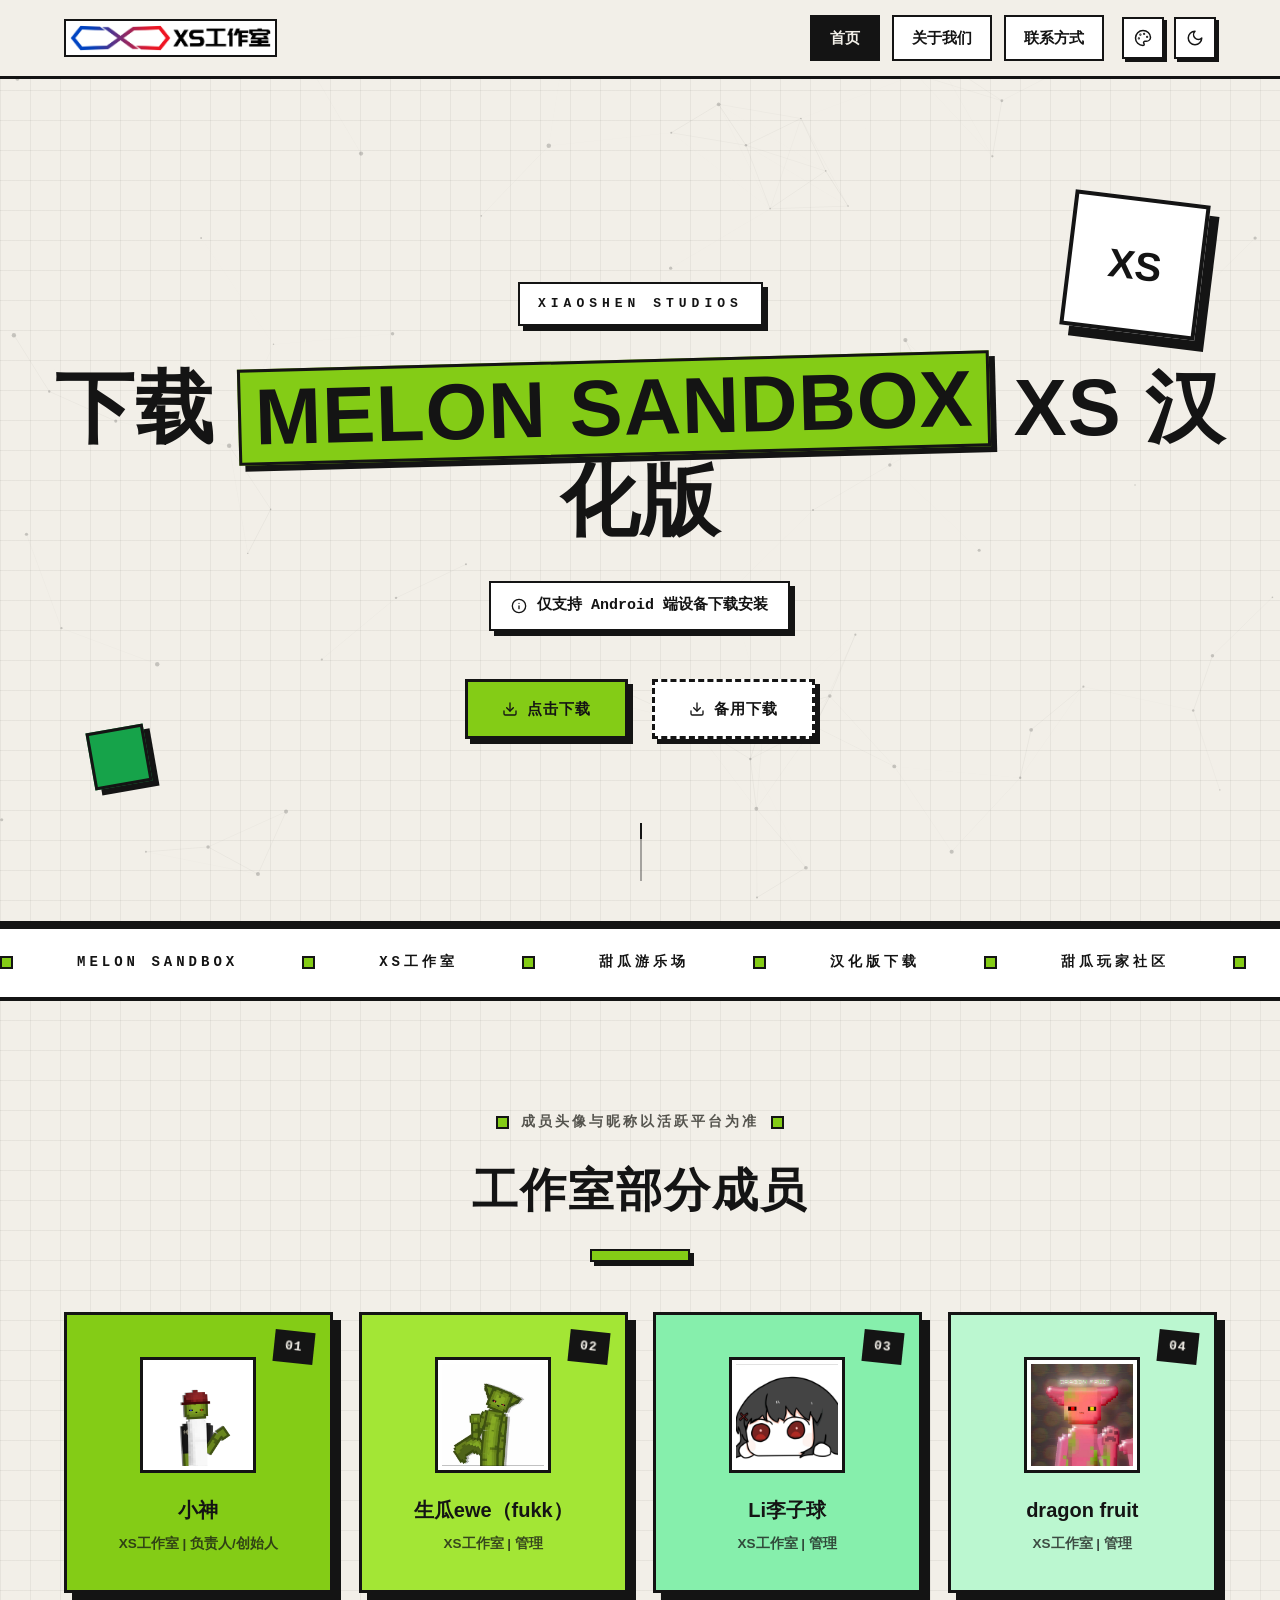
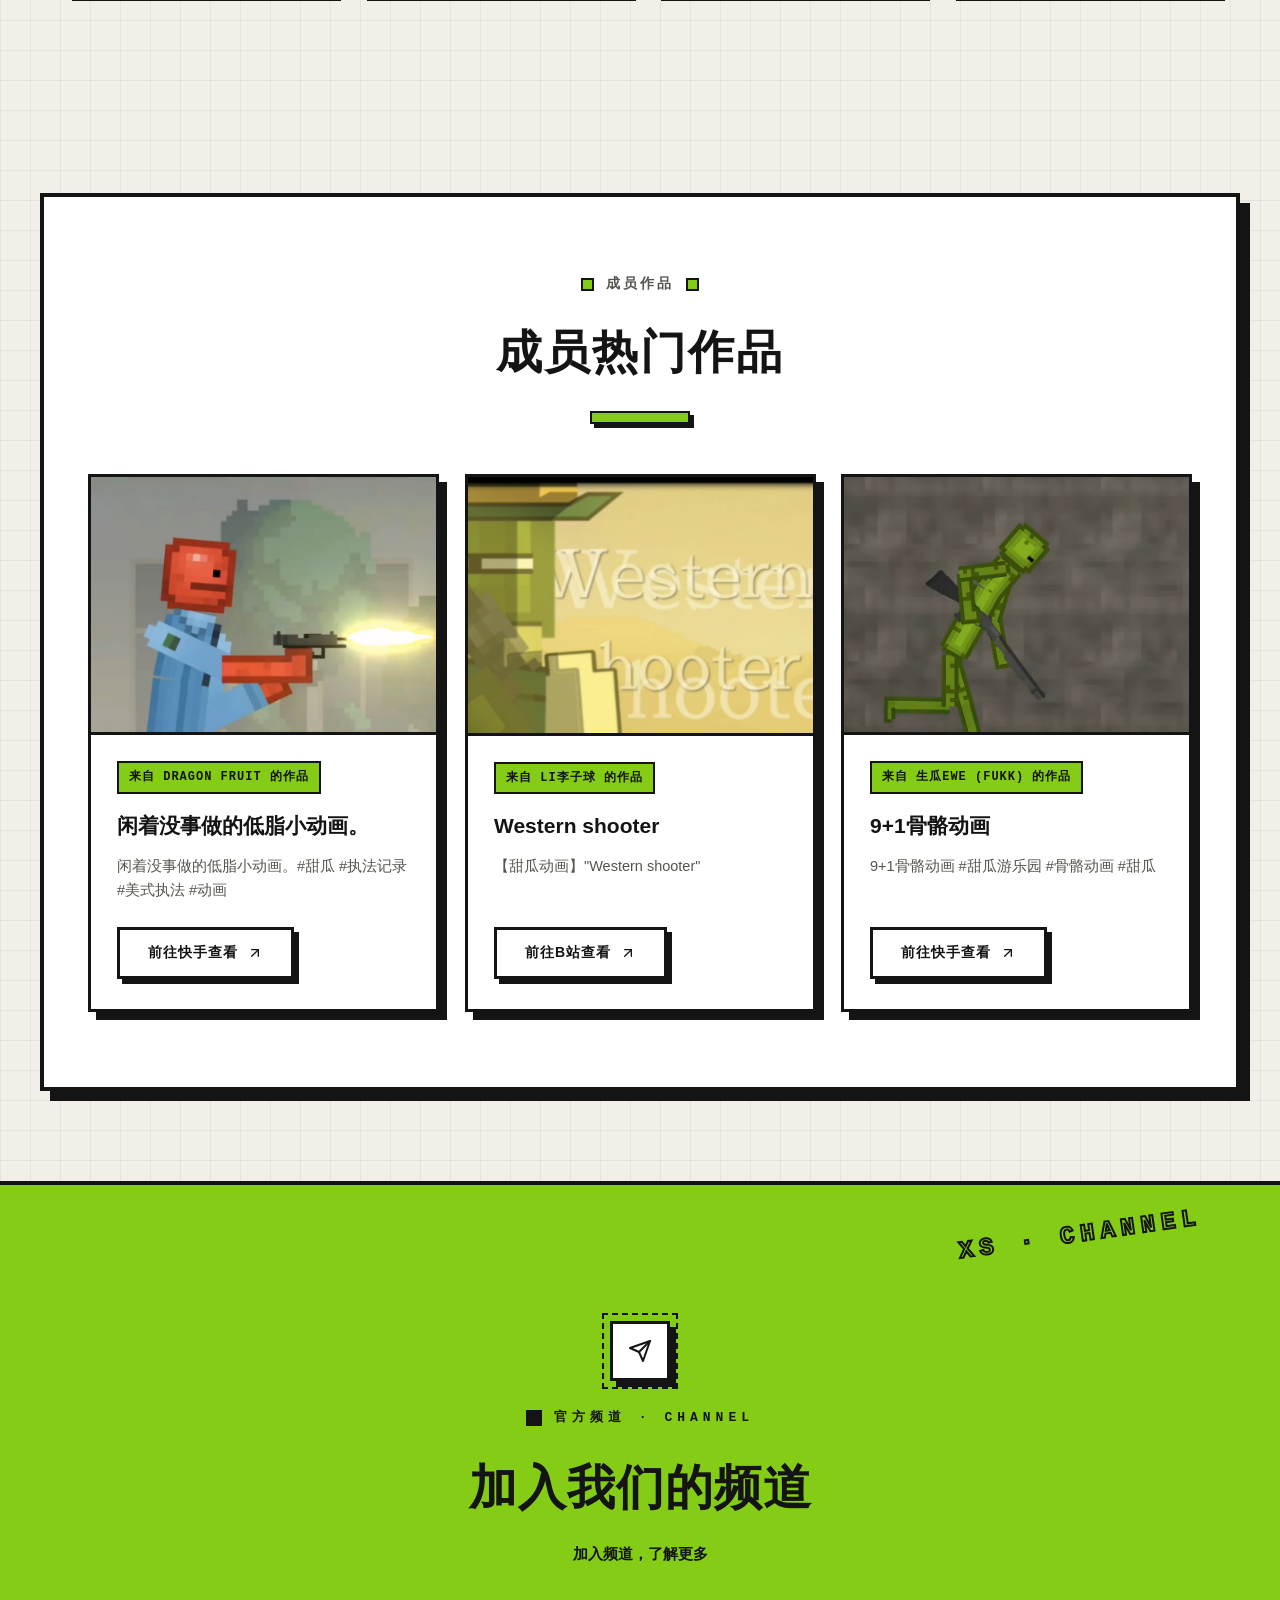
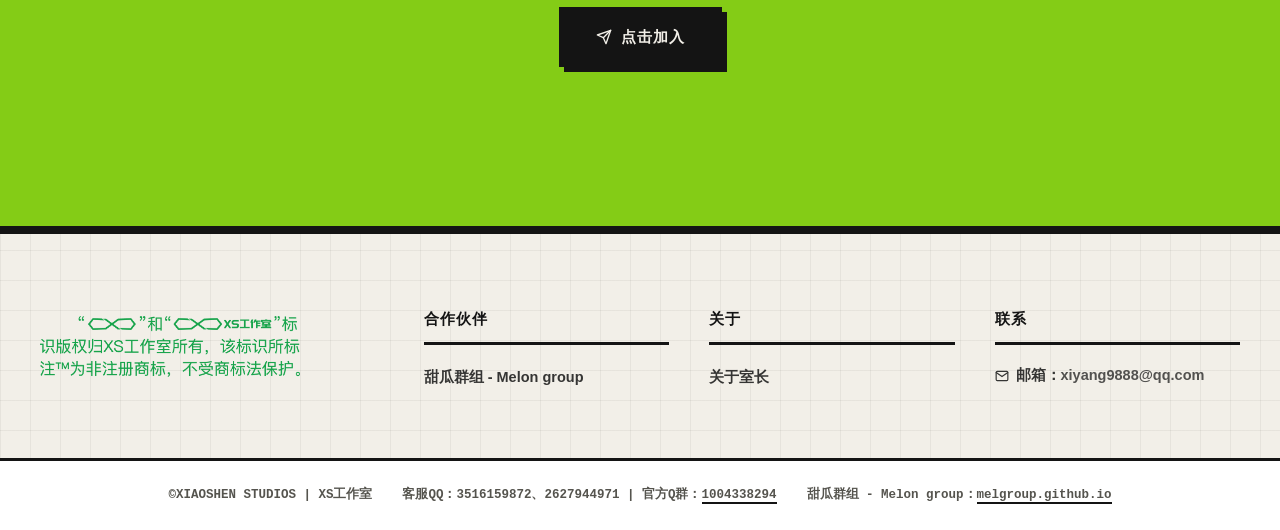
==== index.html @ 53ee2c27 "fix: 恢复页脚甜瓜群组内容并修复页脚logo主题色显示与排版" ====
<!DOCTYPE html>
<html lang="zh-CN">
<head>
  <meta charset="UTF-8">
  <meta name="viewport" content="width=device-width, initial-scale=1">
  <meta name="theme-color" content="#F2EFE8">
  <title>XS工作室官方网站</title>
  <meta name="description" content="《Melon Sandbox》非官方玩家组织">
  <meta name="keywords" content="XS工作室,甜瓜游乐场,Melon Sandbox">
  <link rel="icon" type="image/png" sizes="32x32" href="images/favicon-32.png">
  <link rel="apple-touch-icon" href="images/favicon-180.png">
  <link rel="stylesheet" href="css/style.css">
</head>
<body>

  <svg xmlns="http://www.w3.org/2000/svg" style="display:none" aria-hidden="true">
    <symbol id="i-arrow-up" viewBox="0 0 24 24" fill="none" stroke="currentColor" stroke-width="2" stroke-linecap="round" stroke-linejoin="round">
      <path d="M12 19V5"/><path d="M5 12l7-7 7 7"/>
    </symbol>
    <symbol id="i-download" viewBox="0 0 24 24" fill="none" stroke="currentColor" stroke-width="2" stroke-linecap="round" stroke-linejoin="round">
      <path d="M21 15v4a2 2 0 0 1-2 2H5a2 2 0 0 1-2-2v-4"/><path d="M7 10l5 5 5-5"/><path d="M12 15V3"/>
    </symbol>
    <symbol id="i-info" viewBox="0 0 24 24" fill="none" stroke="currentColor" stroke-width="2" stroke-linecap="round" stroke-linejoin="round">
      <circle cx="12" cy="12" r="10"/><path d="M12 16v-4"/><path d="M12 8h.01"/>
    </symbol>
    <symbol id="i-arrow-up-right" viewBox="0 0 24 24" fill="none" stroke="currentColor" stroke-width="2" stroke-linecap="round" stroke-linejoin="round">
      <path d="M7 17L17 7"/><path d="M7 7h10v10"/>
    </symbol>
    <symbol id="i-send" viewBox="0 0 24 24" fill="none" stroke="currentColor" stroke-width="2" stroke-linecap="round" stroke-linejoin="round">
      <path d="M22 2L11 13"/><path d="M22 2l-7 20-4-9-9-4 20-7"/>
    </symbol>
    <symbol id="i-external-link" viewBox="0 0 24 24" fill="none" stroke="currentColor" stroke-width="2" stroke-linecap="round" stroke-linejoin="round">
      <path d="M18 13v6a2 2 0 0 1-2 2H5a2 2 0 0 1-2-2V8a2 2 0 0 1 2-2h6"/><path d="M15 3h6v6"/><path d="M10 14L21 3"/>
    </symbol>
    <symbol id="i-mail" viewBox="0 0 24 24" fill="none" stroke="currentColor" stroke-width="2" stroke-linecap="round" stroke-linejoin="round">
      <path d="M4 4h16c1.1 0 2 .9 2 2v12c0 1.1-.9 2-2 2H4c-1.1 0-2-.9-2-2V6c0-1.1.9-2 2-2z"/><path d="m22 6-10 7L2 6"/>
    </symbol>
    <symbol id="i-message" viewBox="0 0 24 24" fill="none" stroke="currentColor" stroke-width="2" stroke-linecap="round" stroke-linejoin="round">
      <path d="M21 11.5a8.38 8.38 0 0 1-.9 3.8 8.5 8.5 0 0 1-7.6 4.7 8.38 8.38 0 0 1-3.8-.9L3 21l1.9-5.7a8.38 8.38 0 0 1-.9-3.8 8.5 8.5 0 0 1 4.7-7.6 8.38 8.38 0 0 1 3.8-.9h.5a8.48 8.48 0 0 1 8 8v.5z"/>
    </symbol>
    <symbol id="i-users" viewBox="0 0 24 24" fill="none" stroke="currentColor" stroke-width="2" stroke-linecap="round" stroke-linejoin="round">
      <path d="M17 21v-2a4 4 0 0 0-4-4H5a4 4 0 0 0-4 4v2"/><circle cx="9" cy="7" r="4"/><path d="M23 21v-2a4 4 0 0 0-3-3.87"/><path d="M16 3.13a4 4 0 0 1 0 7.75"/>
    </symbol>
    <symbol id="i-globe" viewBox="0 0 24 24" fill="none" stroke="currentColor" stroke-width="2" stroke-linecap="round" stroke-linejoin="round">
      <circle cx="12" cy="12" r="10"/><path d="M2 12h20"/><path d="M12 2a15.3 15.3 0 0 1 4 10 15.3 15.3 0 0 1-4 10 15.3 15.3 0 0 1-4-10 15.3 15.3 0 0 1 4-10z"/>
    </symbol>
    <symbol id="i-sun" viewBox="0 0 24 24" fill="none" stroke="currentColor" stroke-width="2" stroke-linecap="round" stroke-linejoin="round">
      <circle cx="12" cy="12" r="4"/><path d="M12 2v2"/><path d="M12 20v2"/><path d="m4.93 4.93 1.41 1.41"/><path d="m17.66 17.66 1.41 1.41"/><path d="M2 12h2"/><path d="M20 12h2"/><path d="m6.34 17.66-1.41 1.41"/><path d="m19.07 4.93-1.41 1.41"/>
    </symbol>
    <symbol id="i-moon" viewBox="0 0 24 24" fill="none" stroke="currentColor" stroke-width="2" stroke-linecap="round" stroke-linejoin="round">
      <path d="M12 3a6 6 0 0 0 9 9 9 9 0 1 1-9-9Z"/>
    </symbol>
    <symbol id="i-palette" viewBox="0 0 24 24" fill="none" stroke="currentColor" stroke-width="2" stroke-linecap="round" stroke-linejoin="round">
      <circle cx="13.5" cy="6.5" r=".5"/><circle cx="17.5" cy="10.5" r=".5"/><circle cx="8.5" cy="7.5" r=".5"/><circle cx="6.5" cy="12.5" r=".5"/>
      <path d="M12 2C6.5 2 2 6.5 2 12s4.5 10 10 10c.926 0 1.648-.746 1.648-1.688 0-.437-.18-.835-.437-1.125-.29-.289-.438-.652-.438-1.125a1.64 1.64 0 0 1 1.668-1.668h1.996c3.051 0 5.555-2.503 5.555-5.554C21.965 6.012 17.461 2 12 2z"/>
    </symbol>
  </svg>

  <canvas id="particles" aria-hidden="true"></canvas>

  <div class="preloader" id="preloader" aria-hidden="true">
    <div class="preloader-inner">
      <img class="preloader-logo" src="images/logo.png" alt="">
      <div class="preloader-line"></div>
      <span class="preloader-text">XS工作室</span>
    </div>
  </div>

  <div class="scroll-progress" id="scrollProgress"></div>
  <div class="cursor-glow" id="cursorGlow"></div>

  <!-- ===== 导航栏 ===== -->
  <header class="site-header" id="siteHeader">
    <div class="container nav-wrap">
      <a href="index.html" class="brand">
        <img src="images/logo-light.png" alt="XS工作室 Logo" class="brand-logo brand-logo-light">
        <img src="images/logo.png" alt="XS工作室 Logo" class="brand-logo brand-logo-dark">
      </a>
      <nav class="nav" id="mainNav">
        <a href="index.html" class="nav-link active">首页</a>
        <a href="about.html" class="nav-link">关于我们</a>
        <a href="contact.html" class="nav-link">联系方式</a>
      </nav>
      <div class="theme-controls">
        <div class="palette-wrap">
          <button class="palette-toggle" id="paletteToggle" aria-label="切换配色主题" aria-expanded="false">
            <svg class="ic" aria-hidden="true" focusable="false"><use href="#i-palette"/></svg>
          </button>
          <div class="palette-pop" id="palettePop">
            <button class="swatch" data-accent="yellow" aria-label="黄色主题"></button>
            <button class="swatch" data-accent="green" aria-label="绿色主题"></button>
            <button class="swatch" data-accent="blue" aria-label="蓝色主题"></button>
            <button class="swatch" data-accent="purple" aria-label="紫色主题"></button>
          </div>
        </div>
        <button class="theme-toggle" id="themeToggle" aria-label="切换深色/浅色主题">
          <svg class="ic tt-ic tt-moon" aria-hidden="true" focusable="false"><use href="#i-moon"/></svg>
          <svg class="ic tt-ic tt-sun" aria-hidden="true" focusable="false"><use href="#i-sun"/></svg>
        </button>
      </div>
      <button class="nav-toggle" id="navToggle" aria-label="打开菜单" aria-expanded="false">
        <span></span><span></span><span></span>
      </button>
    </div>
  </header>

  <main>

    <!-- ===== Hero 首屏 ===== -->
    <section class="hero">
      <div class="hero-bg" style="background-image:url('images/hero-bg.jpeg')"></div>
      <div class="hero-overlay"></div>
      <div class="hero-aurora" aria-hidden="true"></div>
      <div class="container hero-content">
        <span class="hero-kicker reveal">XIAOSHEN STUDIOS</span>
        <h1 class="hero-title reveal">下载 <em class="accent">Melon Sandbox</em> XS 汉化版</h1>
        <p class="hero-subtitle reveal">
          <svg class="ic hero-info-ic" aria-hidden="true" focusable="false"><use href="#i-info"/></svg>
          <span>仅支持 Android 端设备下载安装</span>
        </p>
        <div class="hero-actions reveal">
          <a class="btn btn-primary" href="https://1816986569.share.123pan.cn/123pan/jmLyVv-11Lph" target="_blank" rel="noopener">
            <svg class="ic btn-ic" aria-hidden="true" focusable="false"><use href="#i-download"/></svg>
            <span class="btn-text">点击下载</span>
          </a>
          <a class="btn btn-ghost" href="http://a.ruansky.com/up/2795013/" target="_blank" rel="noopener">
            <svg class="ic btn-ic" aria-hidden="true" focusable="false"><use href="#i-download"/></svg>
            <span class="btn-text">备用下载</span>
          </a>
        </div>
      </div>
      <div class="hero-scroll" aria-hidden="true"><span class="hero-scroll-dot"></span></div>
    </section>

    <!-- ===== 话题滚动条 ===== -->
    <div class="marquee" aria-hidden="true">
      <div class="marquee-track">
        <span>Melon Sandbox</span><span>XS工作室</span><span>甜瓜游乐场</span><span>汉化版下载</span><span>甜瓜玩家社区</span><span>甜瓜群组</span><span>Melon Sandbox</span><span>XS工作室</span><span>甜瓜游乐场</span><span>汉化版下载</span><span>甜瓜玩家社区</span><span>甜瓜群组</span>
      </div>
    </div>

    <!-- ===== 工作室成员 ===== -->
    <section class="section" id="members">
      <div class="container">
        <p class="section-eyebrow reveal">成员头像与昵称以活跃平台为准</p>
        <h2 class="section-title reveal">工作室部分成员</h2>
        <div class="member-grid">
          <figure class="member-card glass reveal" data-tilt>
            <span class="member-idx">01</span>
            <img class="member-avatar" src="images/avatar-xiaoshen.png" alt="小神">
            <figcaption class="member-name">小神</figcaption>
            <p class="member-role">XS工作室 | 负责人/创始人</p>
          </figure>
          <figure class="member-card glass reveal" data-tilt>
            <span class="member-idx">02</span>
            <img class="member-avatar" src="images/avatar-shenggua.jpg" alt="生瓜ewe（fukk）">
            <figcaption class="member-name">生瓜ewe（fukk）</figcaption>
            <p class="member-role">XS工作室 | 管理</p>
          </figure>
          <figure class="member-card glass reveal" data-tilt>
            <span class="member-idx">03</span>
            <img class="member-avatar" src="images/avatar-liziqiu.jpg" alt="Li李子球">
            <figcaption class="member-name">Li李子球</figcaption>
            <p class="member-role">XS工作室 | 管理</p>
          </figure>
          <figure class="member-card glass reveal" data-tilt>
            <span class="member-idx">04</span>
            <img class="member-avatar" src="images/avatar-dragonfruit.jpg" alt="dragon fruit">
            <figcaption class="member-name">dragon fruit</figcaption>
            <p class="member-role">XS工作室 | 管理</p>
          </figure>
        </div>
      </div>
    </section>

    <!-- ===== 成员作品 ===== -->
    <section class="section section-alt">
      <div class="container">
        <p class="section-eyebrow reveal">成员作品</p>
        <h2 class="section-title reveal">成员热门作品</h2>
        <div class="work-grid">
          <article class="work-card glass reveal" data-tilt>
            <div class="work-cover">
              <img src="images/work-dragonfruit.jpg" alt="闲着没事做的低脂小动画" loading="lazy">
              <span class="work-view" aria-hidden="true"><svg class="ic" aria-hidden="true" focusable="false"><use href="#i-arrow-up-right"/></svg></span>
            </div>
            <div class="work-body">
              <span class="work-author">来自 dragon fruit 的作品</span>
              <h3 class="work-title">闲着没事做的低脂小动画。</h3>
              <p class="work-desc">闲着没事做的低脂小动画。#甜瓜 #执法记录 #美式执法 #动画</p>
              <a class="btn btn-outline" href="http://v.kuaishou.com/KPwKpQvZ" target="_blank" rel="noopener">
                <span class="btn-text">前往快手查看</span>
                <svg class="ic btn-ic" aria-hidden="true" focusable="false"><use href="#i-arrow-up-right"/></svg>
              </a>
            </div>
          </article>
          <article class="work-card glass reveal" data-tilt>
            <div class="work-cover">
              <img src="images/work-liziqiu.jpg" alt="Western shooter" loading="lazy">
              <span class="work-view" aria-hidden="true"><svg class="ic" aria-hidden="true" focusable="false"><use href="#i-arrow-up-right"/></svg></span>
            </div>
            <div class="work-body">
              <span class="work-author">来自 Li李子球 的作品</span>
              <h3 class="work-title">Western shooter</h3>
              <p class="work-desc">【甜瓜动画】"Western shooter"</p>
              <a class="btn btn-outline" href="http://b23.tv/dc9qNei" target="_blank" rel="noopener">
                <span class="btn-text">前往B站查看</span>
                <svg class="ic btn-ic" aria-hidden="true" focusable="false"><use href="#i-arrow-up-right"/></svg>
              </a>
            </div>
          </article>
          <article class="work-card glass reveal" data-tilt>
            <div class="work-cover">
              <img src="images/work-shenggua.jpg" alt="9+1骨骼动画" loading="lazy">
              <span class="work-view" aria-hidden="true"><svg class="ic" aria-hidden="true" focusable="false"><use href="#i-arrow-up-right"/></svg></span>
            </div>
            <div class="work-body">
              <span class="work-author">来自 生瓜ewe (fukk) 的作品</span>
              <h3 class="work-title">9+1骨骼动画</h3>
              <p class="work-desc">9+1骨骼动画 #甜瓜游乐园 #骨骼动画 #甜瓜</p>
              <a class="btn btn-outline" href="http://v.kuaishou.com/JDgKGIay" target="_blank" rel="noopener">
                <span class="btn-text">前往快手查看</span>
                <svg class="ic btn-ic" aria-hidden="true" focusable="false"><use href="#i-arrow-up-right"/></svg>
              </a>
            </div>
          </article>
        </div>
      </div>
    </section>

    <!-- ===== 加入频道 ===== -->
    <section class="join">
      <img class="join-bg" src="images/join-bg.jpg" alt="" aria-hidden="true">
      <div class="join-overlay"></div>
      <div class="join-orb o1" aria-hidden="true"></div>
      <div class="join-orb o2" aria-hidden="true"></div>
      <div class="container join-content">
        <span class="join-badge reveal">
          <svg class="ic" aria-hidden="true" focusable="false"><use href="#i-send"/></svg>
        </span>
        <p class="join-label reveal">官方频道 · CHANNEL</p>
        <h2 class="join-title reveal">加入我们的频道</h2>
        <p class="join-subtitle reveal">加入频道，了解更多</p>
        <div class="join-actions reveal">
          <a class="btn btn-primary" href="http://pd.qq.com/s/3m5mgyonx" target="_blank" rel="noopener">
            <svg class="ic btn-ic" aria-hidden="true" focusable="false"><use href="#i-send"/></svg>
            <span class="btn-text">点击加入</span>
          </a>
        </div>
      </div>
    </section>

  </main>

  <!-- ===== 页脚 ===== -->
  <footer class="site-footer">
    <div class="container footer-grid">
      <div class="footer-col footer-brand">
        <span class="footer-logo"><img src="images/footer-logo.png" alt="XS工作室"></span>
      </div>
      <div class="footer-col">
        <h4 class="footer-title">合作伙伴</h4>
        <ul class="footer-links">
          <li><a href="https://melgroup.github.io" target="_blank" rel="noopener"><span>甜瓜群组 - Melon group</span><svg class="ic footer-arrow" aria-hidden="true" focusable="false"><use href="#i-external-link"/></svg></a></li>
        </ul>
      </div>
      <div class="footer-col">
        <h4 class="footer-title">关于</h4>
        <ul class="footer-links">
          <li><a href="http://dwz.cn/7M4l8HW7" target="_blank" rel="noopener"><span>关于室长</span><svg class="ic footer-arrow" aria-hidden="true" focusable="false"><use href="#i-external-link"/></svg></a></li>
        </ul>
      </div>
      <div class="footer-col">
        <h4 class="footer-title">联系</h4>
        <p class="footer-text"><svg class="ic footer-mail" aria-hidden="true" focusable="false"><use href="#i-mail"/></svg><span>邮箱：<a href="mailto:xiyang9888@qq.com">xiyang9888@qq.com</a></span></p>
      </div>
    </div>
    <div class="footer-bottom">
      <div class="container footer-bottom-inner">
        <p>©XIAOSHEN STUDIOS | XS工作室</p>
        <p>客服QQ：3516159872、2627944971 | 官方Q群：<a href="http://qm.qq.com/q/MsI9bf29GK" target="_blank" rel="noopener">1004338294</a></p>
        <p>甜瓜群组 - Melon group：<a href="https://melgroup.github.io/" target="_blank" rel="noopener">melgroup.github.io</a></p>
      </div>
    </div>
  </footer>

  <button class="back-to-top" id="backToTop" aria-label="返回顶部">
    <svg class="btt-ring" viewBox="0 0 48 48" aria-hidden="true" focusable="false">
      <circle class="btt-ring-track" cx="24" cy="24" r="21"></circle>
      <circle class="btt-ring-progress" id="bttRing" cx="24" cy="24" r="21"></circle>
    </svg>
    <svg class="ic btt-ic" aria-hidden="true" focusable="false"><use href="#i-arrow-up"/></svg>
  </button>
  <script src="js/main.js"></script>
</body>
</html>
---- css/style.css ----
/* ===== XS工作室 — Neo-Brutalism (新粗野主义) · 双主题 ===== */

:root {
  --ink: #141414;
  --paper: #F2EFE8;
  --paper-2: #FFFFFF;
  --panel: #FFFFFF;
  --text-dim: #55544E;
  --line: var(--ink);
  --line-soft: rgba(20, 20, 20, 0.35);
  --line-grid: rgba(20, 20, 20, 0.055);
  --shadow-color: #141414;
  --accent: #84CC16;
  --accent-2: #16A34A;
  --mint: #A3E635;
  --sky: #86EFAC;
  --pink: #BBF7D0;
  --ease-out: cubic-bezier(0.22, 1, 0.36, 1);
  --ease-spring: cubic-bezier(0.34, 1.56, 0.64, 1);
  --font: "Noto Sans SC", "PingFang SC", "Hiragino Sans GB", "Microsoft YaHei", "Segoe UI", sans-serif;
  --mono: "JetBrains Mono", "Cascadia Code", "Consolas", "SF Mono", monospace;
}

[data-theme="dark"] {
  --ink: #F2EFE8;
  --paper: #151513;
  --paper-2: #1F1F1C;
  --panel: #1F1F1C;
  --text-dim: #A6A69A;
  --line: #F2EFE8;
  --line-soft: rgba(242, 239, 232, 0.35);
  --line-grid: rgba(242, 239, 232, 0.05);
  --shadow-color: #000000;
}

/* ===== 配色主题（默认绿 / 黄 / 蓝 / 紫） ===== */
[data-accent="yellow"] {
  --accent: #FFD43B;
  --accent-2: #FF6B5E;
  --mint: #A9E5BB;
  --sky: #B8D4FF;
  --pink: #FFB3C7;
}
[data-accent="green"] {
  --accent: #84CC16;
  --accent-2: #16A34A;
  --mint: #A3E635;
  --sky: #86EFAC;
  --pink: #BBF7D0;
}
[data-accent="blue"] {
  --accent: #38BDF8;
  --accent-2: #3B82F6;
  --mint: #7DD3FC;
  --sky: #93C5FD;
  --pink: #A5B4FC;
}
[data-accent="purple"] {
  --accent: #A855F7;
  --accent-2: #7C3AED;
  --mint: #C084FC;
  --sky: #D8B4FE;
  --pink: #F0ABFC;
}

* { margin: 0; padding: 0; box-sizing: border-box; }

html { scroll-behavior: smooth; }

body {
  font-family: var(--font);
  background-color: var(--paper);
  background-image:
    linear-gradient(var(--line-grid) 1px, transparent 1px),
    linear-gradient(90deg, var(--line-grid) 1px, transparent 1px);
  background-size: 30px 30px;
  color: var(--ink);
  line-height: 1.7;
  -webkit-font-smoothing: antialiased;
}

img { max-width: 100%; display: block; }
a { color: inherit; text-decoration: none; }
ul { list-style: none; }

a:focus-visible,
button:focus-visible,
.nav-link:focus-visible {
  outline: 3px solid var(--ink);
  outline-offset: 2px;
  border-radius: 0;
}
a:focus:not(:focus-visible) { outline: none; }

a, button, .btn, .nav-link, .swatch, .theme-toggle, .palette-toggle, .nav-toggle, .back-to-top, .work-view, .contact-tile, .footer-links a {
  -webkit-tap-highlight-color: transparent;
  touch-action: manipulation;
}

::selection { background: var(--accent); color: var(--ink); }

::-webkit-scrollbar { width: 14px; }
::-webkit-scrollbar-track { background: var(--paper); border-left: 2px solid var(--ink); }
::-webkit-scrollbar-thumb {
  background: var(--accent);
  border: 2px solid var(--ink);
  border-radius: 0;
}
::-webkit-scrollbar-thumb:hover { background: var(--accent-2); }

.container {
  width: 100%;
  max-width: 1200px;
  margin: 0 auto;
  padding: 0 24px;
}

/* ===== 图标（内联 SVG，Lucide/Feather 开源图标） ===== */
.ic {
  width: 18px;
  height: 18px;
  display: inline-block;
  flex: none;
  vertical-align: -2px;
}

/* ===== 粒子背景 ===== */
#particles {
  position: fixed;
  inset: 0;
  z-index: 0;
  pointer-events: none;
  opacity: 0.5;
}

main, footer { position: relative; z-index: 1; }

/* ===== 预加载动画 ===== */
.preloader {
  position: fixed;
  inset: 0;
  z-index: 1000;
  display: flex;
  align-items: center;
  justify-content: center;
  background: var(--paper);
  background-image:
    linear-gradient(var(--line-grid) 1px, transparent 1px),
    linear-gradient(90deg, var(--line-grid) 1px, transparent 1px);
  background-size: 30px 30px;
  transition: opacity 0.45s ease, visibility 0.45s ease;
}
.preloader.hide { opacity: 0; visibility: hidden; }
.preloader-inner { display: flex; flex-direction: column; align-items: center; gap: 24px; }
.preloader-line {
  width: 220px;
  height: 14px;
  background: var(--paper-2);
  border: 3px solid var(--ink);
  position: relative;
  overflow: hidden;
}
.preloader-line::after {
  content: "";
  position: absolute;
  top: 0;
  bottom: 0;
  left: 0;
  width: 40%;
  background: var(--accent);
  animation: lineSlide 1.1s linear infinite;
}
@keyframes lineSlide {
  from { transform: translateX(-110%); }
  to   { transform: translateX(360%); }
}
.preloader-text {
  font-family: var(--mono);
  font-size: 13px;
  font-weight: 800;
  letter-spacing: 8px;
  padding-left: 8px;
  color: var(--ink);
}
.preloader-logo {
  width: 62px;
  height: 62px;
  object-fit: contain;
  background: var(--paper-2);
  border: 3px solid var(--ink);
  padding: 6px;
  animation: logoPulse 1.5s var(--ease-out) infinite alternate;
}
@keyframes logoPulse {
  from { transform: scale(0.92) rotate(-3deg); }
  to   { transform: scale(1) rotate(2deg); }
}

/* ===== 全局装饰层 ===== */
.scroll-progress {
  position: fixed;
  top: 0;
  left: 0;
  height: 6px;
  width: 0;
  z-index: 400;
  background: var(--accent);
  border-bottom: 2px solid var(--ink);
}

.cursor-glow {
  position: fixed;
  top: 0;
  left: 0;
  width: 30px;
  height: 30px;
  margin: -15px 0 0 -15px;
  background: var(--accent);
  border: 3px solid var(--ink);
  pointer-events: none;
  z-index: 6;
  opacity: 0;
  transition: opacity 0.3s ease;
}
.cursor-glow.visible { opacity: 0.9; }

.click-ring {
  position: fixed;
  width: 22px;
  height: 22px;
  margin: -11px 0 0 -11px;
  border: 3px solid var(--ink);
  background: var(--accent-2);
  pointer-events: none;
  z-index: 900;
  animation: clickRing 0.55s var(--ease-out) forwards;
}
@keyframes clickRing {
  0%   { transform: scale(0.4) rotate(0deg); opacity: 0.95; }
  100% { transform: scale(3.2) rotate(90deg); opacity: 0; border-color: var(--ink); }
}

/* ===== 粗野主义卡片工具类 ===== */
.glass {
  background: var(--panel);
  border: 3px solid var(--ink);
  box-shadow: 8px 8px 0 var(--shadow-color);
}

/* ===== 导航栏 ===== */
.site-header {
    position: sticky;
    top: 0;
    left: 0;
    right: 0;
    z-index: 200;
    background: var(--paper);
    border-bottom: 3px solid var(--ink);
    transition: box-shadow 0.25s ease;
    animation: headerIn 0.6s var(--ease-out) both;
  }
  @keyframes headerIn {
    from { opacity: 0; transform: translateY(-16px); }
    to   { transform: none; opacity: 1; }
  }
  .site-header.scrolled {
    background: var(--paper);
    box-shadow: 0 8px 0 -4px var(--shadow-color);
  }

.nav-wrap {
  display: flex;
  align-items: center;
  justify-content: space-between;
  height: 76px;
  gap: 18px;
}

.brand img {
  height: 38px;
  width: auto;
  background: var(--paper-2);
  border: 2px solid var(--ink);
  padding: 4px;
  transition: transform 0.2s var(--ease-out), box-shadow 0.2s ease;
}
.brand:hover img { transform: rotate(-2deg) scale(1.03); }

.brand .brand-logo-dark { display: none; }
[data-theme="dark"] .brand .brand-logo-light { display: none; }
[data-theme="dark"] .brand .brand-logo-dark { display: block; }

.nav { display: flex; gap: 12px; margin-left: auto; }

.nav-link {
  font-size: 15px;
  font-weight: 800;
  color: var(--ink);
  padding: 8px 18px;
  border: 2px solid var(--ink);
  background: var(--paper-2);
  transition: background 0.2s ease, color 0.2s ease, transform 0.15s ease, box-shadow 0.15s ease;
}
.nav-link:hover {
  background: var(--accent);
  transform: translate(-1px, -1px);
  box-shadow: 3px 3px 0 var(--shadow-color);
}
.nav-link.active {
  background: var(--ink);
  color: var(--paper);
}

.nav-toggle {
  display: none;
  flex-direction: column;
  gap: 5px;
  background: none;
  border: 0;
  cursor: pointer;
  padding: 6px;
}
.nav-toggle span {
  display: block;
  width: 24px;
  height: 3px;
  background: var(--ink);
  transition: transform 0.3s ease, opacity 0.3s ease;
}
.nav-toggle.open span:nth-child(1) { transform: translateY(8px) rotate(45deg); }
.nav-toggle.open span:nth-child(2) { opacity: 0; }
.nav-toggle.open span:nth-child(3) { transform: translateY(-8px) rotate(-45deg); }

/* ===== 主题切换 ===== */
.theme-toggle {
  width: 42px;
  height: 42px;
  display: inline-flex;
  align-items: center;
  justify-content: center;
  background: var(--paper-2);
  border: 2px solid var(--ink);
  box-shadow: 3px 3px 0 var(--shadow-color);
  cursor: pointer;
  color: var(--ink);
  transition: transform 0.15s ease, box-shadow 0.15s ease, background 0.2s ease;
}
.theme-toggle:hover {
  transform: translate(-1px, -1px);
  box-shadow: 5px 5px 0 var(--shadow-color);
  background: var(--accent);
}
.theme-toggle:active {
  transform: translate(2px, 2px);
  box-shadow: 0 0 0 var(--shadow-color);
}
.theme-toggle .tt-sun { display: none; }
.theme-toggle .tt-moon { display: block; }
[data-theme="dark"] .theme-toggle .tt-sun { display: block; }
[data-theme="dark"] .theme-toggle .tt-moon { display: none; }

/* ===== 配色主题切换器 ===== */
.theme-controls {
  display: flex;
  align-items: center;
  gap: 10px;
}
.palette-wrap { position: relative; }
.palette-toggle {
  width: 42px;
  height: 42px;
  display: inline-flex;
  align-items: center;
  justify-content: center;
  background: var(--paper-2);
  border: 2px solid var(--ink);
  box-shadow: 3px 3px 0 var(--shadow-color);
  cursor: pointer;
  color: var(--ink);
  transition: transform 0.15s ease, box-shadow 0.15s ease, background 0.2s ease;
}
.palette-toggle:hover {
  transform: translate(-1px, -1px);
  box-shadow: 5px 5px 0 var(--shadow-color);
  background: var(--accent);
}
.palette-toggle:active {
  transform: translate(2px, 2px);
  box-shadow: 0 0 0 var(--shadow-color);
}
.palette-pop {
  position: absolute;
  top: calc(100% + 12px);
  right: 0;
  display: none;
  flex-wrap: wrap;
  gap: 10px;
  background: var(--paper-2);
  border: 3px solid var(--ink);
  box-shadow: 6px 6px 0 var(--shadow-color);
  padding: 12px;
  z-index: 320;
}
.palette-pop.open { display: flex; }
.swatch {
  width: 34px;
  height: 34px;
  border: 2px solid var(--ink);
  cursor: pointer;
  position: relative;
  transition: transform 0.15s ease;
}
.swatch:hover { transform: scale(1.12) rotate(-6deg); }
.swatch[data-accent="yellow"] { background: #FFD43B; }
.swatch[data-accent="green"]  { background: #84CC16; }
.swatch[data-accent="blue"]   { background: #38BDF8; }
.swatch[data-accent="purple"] { background: #A855F7; }
.swatch.active::after {
  content: "\2713";
  position: absolute;
  inset: 0;
  display: flex;
  align-items: center;
  justify-content: center;
  font-size: 17px;
  font-weight: 900;
  color: #141414;
}
.swatch.active { outline: 3px solid var(--ink); outline-offset: 2px; }

/* ===== 按钮（粗野主义：粗描边 + 硬投影） ===== */
.btn {
  position: relative;
  display: inline-flex;
  align-items: center;
  justify-content: center;
  gap: 9px;
  padding: 14px 34px;
  border: 3px solid var(--ink);
  border-radius: 0;
  font-size: 15px;
  font-weight: 800;
  letter-spacing: 1px;
  cursor: pointer;
  color: var(--ink);
  background: var(--paper-2);
  box-shadow: 5px 5px 0 var(--shadow-color);
  transition: transform 0.18s var(--ease-spring), box-shadow 0.18s var(--ease-spring), background 0.2s ease, color 0.2s ease;
}
.btn:hover {
  transform: translate(-3px, -3px);
  box-shadow: 9px 9px 0 var(--shadow-color);
  background: var(--accent-2);
  color: var(--ink);
}
.btn:active {
  transform: translate(3px, 3px) scale(0.98);
  box-shadow: 0 0 0 var(--shadow-color);
}
.btn .btn-ic { width: 16px; height: 16px; transition: transform 0.3s var(--ease-spring); }
.btn:hover .btn-ic { transform: translateY(2px) rotate(-8deg); }
.btn:active .btn-ic { transform: translateY(3px); }
.btn-outline:hover .btn-ic { transform: translate(2px, -2px); }
.btn .btn-text { position: relative; z-index: 1; }

.btn-primary {
  background: var(--accent);
  color: var(--ink);
}
.btn-primary:hover {
  background: var(--ink);
  color: var(--paper);
}
.btn-primary:active {
  background: var(--accent-2);
  color: var(--ink);
}
.btn-primary .btn-ic { color: inherit; }

.btn-ghost {
  background: var(--paper-2);
  border-style: dashed;
}
.btn-ghost:hover {
  background: var(--sky);
  border-style: solid;
}

.btn-outline {
  background: transparent;
  padding: 11px 28px;
  font-size: 14px;
}
.btn-outline:hover {
  background: var(--mint);
  border-style: solid;
}

/* ===== 通用 Section ===== */
.section { padding: 110px 0; }
.section-alt { padding: 90px 0; }

.section-alt .container {
  background: var(--paper-2);
  border: 4px solid var(--ink);
  border-top: 4px solid var(--ink);
  padding: 76px 44px;
  box-shadow: 10px 10px 0 var(--shadow-color);
}

.section-eyebrow {
  font-family: var(--mono);
  text-align: center;
  color: var(--text-dim);
  font-size: 14px;
  font-weight: 700;
  margin-bottom: 16px;
  letter-spacing: 3px;
  text-transform: uppercase;
}
.section-eyebrow::before,
.section-eyebrow::after {
  content: "";
  display: inline-block;
  width: 9px;
  height: 9px;
  background: var(--accent);
  border: 2px solid var(--ink);
  vertical-align: middle;
  margin: 0 12px;
}

.section-title {
  text-align: center;
  font-size: clamp(32px, 4vw, 46px);
  font-weight: 900;
  letter-spacing: 2px;
  margin-bottom: 50px;
  position: relative;
  text-transform: uppercase;
}
.section-title::after {
  content: "";
  display: block;
  width: 96px;
  height: 9px;
  margin: 20px auto 0;
  background: var(--accent);
  border: 2px solid var(--ink);
  box-shadow: 4px 4px 0 var(--shadow-color);
  animation: lineGrow 0.9s var(--ease-out) both;
}
@keyframes lineGrow { from { width: 0; } to { width: 96px; } }

/* ===== Hero 首屏 ===== */
.hero {
    position: relative;
    min-height: 94vh;
    display: flex;
    align-items: center;
    justify-content: center;
    overflow: hidden;
    border-bottom: 4px solid var(--ink);
  }
  .hero::before,
  .hero::after {
    display: none;
  }
.hero-bg,
.hero-overlay {
  display: none;
}
.hero-aurora {
  position: absolute;
  inset: 0;
  z-index: 1;
  pointer-events: none;
}
.hero-aurora::before {
  content: "XS";
  position: absolute;
  right: 6%;
  top: 14%;
  width: 128px;
  height: 128px;
  display: flex;
  align-items: center;
  justify-content: center;
  border: 4px solid var(--ink);
  background: var(--paper-2);
  box-shadow: 10px 10px 0 var(--shadow-color);
  font-weight: 900;
  font-size: 40px;
  transform: rotate(7deg);
}
.hero-aurora::after {
  content: "";
  position: absolute;
  left: 7%;
  bottom: 16%;
  width: 52px;
  height: 52px;
  background: var(--accent-2);
  border: 3px solid var(--ink);
  box-shadow: 6px 6px 0 var(--shadow-color);
  transform: rotate(-10deg);
}
@keyframes fadeIn { from { opacity: 0; } to { opacity: 1; } }

.hero-content {
  position: relative;
  z-index: 2;
  text-align: center;
  padding: 130px 0 110px;
}

.hero-kicker {
  display: inline-flex;
  align-items: center;
  font-family: var(--mono);
  font-size: 13px;
  font-weight: 800;
  letter-spacing: 5px;
  color: var(--ink);
  text-transform: uppercase;
  background: var(--paper-2);
  border: 2px solid var(--ink);
  box-shadow: 5px 5px 0 var(--shadow-color);
  padding: 9px 18px;
  transform: rotate(-2deg);
  margin-bottom: 34px;
}
.hero-kicker::before { display: none; }

.hero-kicker,
.hero-title,
.hero-subtitle,
.hero-actions {
  opacity: 0;
  animation: riseIn 0.7s var(--ease-out) forwards;
  will-change: transform, opacity;
}
.hero-kicker    { animation-delay: 0.08s; }
.hero-title     { animation-delay: 0.18s; }
.hero-subtitle  { animation-delay: 0.32s; }
.hero-actions   { animation-delay: 0.46s; }

@keyframes riseIn {
  from { opacity: 0; transform: translateY(20px); }
  to   { opacity: 1; transform: none; }
}

.hero-title {
  font-size: clamp(44px, 6.2vw, 88px);
  font-weight: 900;
  line-height: 1.14;
  letter-spacing: 1px;
  color: var(--ink);
  text-transform: uppercase;
}
.hero-title em.accent {
  font-style: normal;
  color: var(--ink);
  background: var(--accent);
  border: 3px solid var(--ink);
  padding: 0 14px;
  box-shadow: 6px 6px 0 var(--shadow-color);
  display: inline-block;
  transform: rotate(-1.5deg);
}

.hero-subtitle {
  margin: 34px auto 48px;
  font-family: var(--mono);
  font-size: 15px;
  font-weight: 700;
  color: var(--ink);
  display: inline-flex;
  align-items: center;
  justify-content: center;
  gap: 10px;
  padding: 10px 20px;
  border: 2px solid var(--ink);
  background: var(--paper-2);
  box-shadow: 5px 5px 0 var(--shadow-color);
}
.hero-info-ic {
  width: 16px;
  height: 16px;
  flex: none;
  color: var(--ink);
}

.hero-actions {
  display: flex;
  gap: 24px;
  justify-content: center;
  flex-wrap: wrap;
}

/* ===== Hero 滚动指示 ===== */
.hero-scroll {
  position: absolute;
  left: 50%;
  bottom: 40px;
  transform: translateX(-50%);
  width: 2px;
  height: 58px;
  background: var(--line-soft);
  overflow: hidden;
  z-index: 4;
  opacity: 0;
  animation: riseIn 0.7s var(--ease-out) 0.6s forwards;
}
.hero-scroll-dot {
  position: absolute;
  left: -1px;
  top: 0;
  width: 4px;
  height: 16px;
  background: var(--ink);
  animation: scrollDot 2s var(--ease-out) infinite;
}
@keyframes scrollDot {
  0%   { transform: translateY(-18px); opacity: 0; }
  25%  { opacity: 1; }
  100% { transform: translateY(60px); opacity: 0; }
}

/* ===== 成员卡片 ===== */
.member-grid {
  display: grid;
  grid-template-columns: repeat(4, 1fr);
  gap: 26px;
}

.member-card {
  position: relative;
  border: 3px solid var(--ink);
  box-shadow: 8px 8px 0 var(--shadow-color);
  padding: 42px 22px 34px;
  text-align: center;
  overflow: hidden;
  transform-style: preserve-3d;
  transition: transform 0.18s var(--ease-out), box-shadow 0.18s var(--ease-out);
}
.member-card:nth-child(1) { background: var(--accent); }
.member-card:nth-child(2) { background: var(--mint); }
.member-card:nth-child(3) { background: var(--sky); }
.member-card:nth-child(4) { background: var(--pink); }
.member-card:hover {
  transform: translate(-3px, -3px);
  box-shadow: 12px 12px 0 var(--shadow-color);
}

.member-card::before,
.work-card::before { display: none; }
.member-card::after,
.work-card::after { display: none; }

.member-idx {
  position: absolute;
  top: 16px;
  right: 16px;
  font-family: var(--mono);
  font-size: 13px;
  font-weight: 800;
  letter-spacing: 1px;
  color: var(--paper);
  background: var(--ink);
  border: 2px solid var(--ink);
  padding: 3px 9px;
  transform: rotate(6deg);
  transition: background 0.2s ease, color 0.2s ease;
}
.member-card:hover .member-idx {
  background: var(--accent-2);
  color: var(--ink);
}

.member-avatar {
  width: 116px;
  height: 116px;
  object-fit: cover;
  border-radius: 0;
  margin: 0 auto 20px;
  border: 3px solid var(--ink);
  padding: 4px;
  background: var(--paper-2);
  transition: transform 0.25s var(--ease-out);
}
.member-card:hover .member-avatar {
  transform: scale(1.05) rotate(3deg);
}

.member-name {
  font-size: 20px;
  font-weight: 900;
  margin-bottom: 6px;
}
.member-role {
  font-size: 13.5px;
  font-weight: 600;
  color: var(--ink);
  opacity: 0.75;
}

/* ===== 作品卡片 ===== */
.work-grid {
  display: grid;
  grid-template-columns: repeat(3, 1fr);
  gap: 26px;
}

.work-card {
  position: relative;
  border: 3px solid var(--ink);
  box-shadow: 8px 8px 0 var(--shadow-color);
  overflow: hidden;
  display: flex;
  flex-direction: column;
  background: var(--panel);
  transform-style: preserve-3d;
  transition: transform 0.18s var(--ease-out), box-shadow 0.18s var(--ease-out);
}
.work-card:hover {
  transform: translate(-3px, -3px);
  box-shadow: 12px 12px 0 var(--shadow-color);
}

.work-cover {
  aspect-ratio: 4 / 3;
  overflow: hidden;
  background: var(--paper-2);
  position: relative;
  border-bottom: 3px solid var(--ink);
}
.work-cover::after { display: none; }
.work-view {
  position: absolute;
  left: 50%;
  top: 50%;
  width: 56px;
  height: 56px;
  margin: -28px 0 0 -28px;
  display: flex;
  align-items: center;
  justify-content: center;
  border: 3px solid var(--ink);
  background: var(--ink);
  color: var(--paper);
  z-index: 3;
  opacity: 0;
  transform: scale(0.6) rotate(12deg);
  transition: opacity 0.25s ease, transform 0.3s var(--ease-out), background 0.2s ease, color 0.2s ease;
}
.work-card:hover .work-view {
  opacity: 1;
  transform: scale(1) rotate(0deg);
}
.work-view:hover {
  background: var(--accent);
  color: var(--ink);
}
.work-view .ic { transition: transform 0.25s var(--ease-out); }
.work-view:hover .ic { transform: translate(2px, -2px); }
.work-cover img {
  width: 100%;
  height: 100%;
  object-fit: cover;
  transition: transform 0.5s var(--ease-out);
}
.work-card:hover .work-cover img { transform: scale(1.07); }

.work-body {
  padding: 26px 26px 30px;
  display: flex;
  flex-direction: column;
  flex: 1;
}
.work-author {
  font-family: var(--mono);
  font-size: 12px;
  color: var(--ink);
  font-weight: 800;
  letter-spacing: 1px;
  text-transform: uppercase;
  background: var(--accent);
  border: 2px solid var(--ink);
  padding: 4px 10px;
  align-self: flex-start;
  margin-bottom: 14px;
}
.work-title {
  font-size: 21px;
  font-weight: 900;
  margin-bottom: 10px;
}
.work-desc {
  font-size: 14.5px;
  color: var(--text-dim);
  margin-bottom: 24px;
  flex: 1;
}
.work-body .btn { align-self: flex-start; }

/* ===== 加入频道 ===== */
.join {
  position: relative;
  padding: 96px 0 120px;
  overflow: hidden;
  background: var(--accent);
  border-top: 4px solid var(--ink);
  border-bottom: 4px solid var(--ink);
}
.join::before {
  content: "XS · CHANNEL";
  position: absolute;
  top: 30px;
  right: 6%;
  font-family: var(--mono);
  font-weight: 900;
  font-size: 24px;
  letter-spacing: 6px;
  color: transparent;
  -webkit-text-stroke: 2px var(--ink);
  transform: rotate(-8deg);
  z-index: 2;
  pointer-events: none;
}
.join::after { display: none; }
.join-bg,
.join-overlay,
.join-orb { display: none; }

.join-content {
  position: relative;
  z-index: 3;
  text-align: center;
  padding: 40px 20px;
  display: flex;
  flex-direction: column;
  align-items: center;
}
.join-badge {
  position: relative;
  display: inline-flex;
  align-items: center;
  justify-content: center;
  width: 60px;
  height: 60px;
  border: 3px solid var(--ink);
  background: var(--paper-2);
  box-shadow: 6px 6px 0 var(--shadow-color);
  margin-bottom: 26px;
  color: var(--ink);
  transform: rotate(-6deg);
  transition: transform 0.2s var(--ease-out), background 0.2s ease;
}
.join-badge:hover {
  transform: rotate(0deg) scale(1.06);
  background: var(--accent-2);
  box-shadow: 8px 8px 0 var(--shadow-color);
}
.join-badge::before {
  content: "";
  position: absolute;
  inset: -11px;
  border: 2px dashed var(--ink);
  animation: ringSpin 9s linear infinite;
  pointer-events: none;
}
@keyframes ringSpin { to { transform: rotate(360deg); } }
.join-badge .ic {
  width: 24px;
  height: 24px;
}
.join-label {
  display: inline-flex;
  align-items: center;
  gap: 12px;
  font-family: var(--mono);
  font-size: 13px;
  font-weight: 800;
  letter-spacing: 5px;
  color: var(--ink);
  text-transform: uppercase;
  margin-bottom: 18px;
}
.join-label::before {
  content: "";
  width: 12px;
  height: 12px;
  background: var(--ink);
  border: 2px solid var(--ink);
}
.join-title {
  font-size: clamp(32px, 4.2vw, 48px);
  font-weight: 900;
  letter-spacing: 1px;
  color: var(--ink);
  text-transform: uppercase;
}
.join-subtitle {
  margin: 14px 0 38px;
  font-family: var(--mono);
  font-size: 15px;
  font-weight: 700;
  color: var(--ink);
  opacity: 0.8;
}
.join-actions {
  display: flex;
  gap: 24px;
  justify-content: center;
  flex-wrap: wrap;
}
.join-actions .btn-primary {
  background: var(--ink);
  color: var(--paper);
}
.join-actions .btn-primary:hover {
  background: var(--accent-2);
  color: var(--ink);
}

/* ===== 话题滚动条 ===== */
.marquee {
  position: relative;
  overflow: hidden;
  padding: 22px 0;
  border-top: 4px solid var(--ink);
  border-bottom: 4px solid var(--ink);
  background: var(--paper-2);
}
.marquee-track {
  display: flex;
  gap: 64px;
  width: max-content;
  animation: marqueeScroll 30s linear infinite;
}
.marquee:hover .marquee-track { animation-play-state: paused; }
.marquee-track span {
  display: inline-flex;
  align-items: center;
  gap: 64px;
  font-family: var(--mono);
  font-size: 14px;
  font-weight: 800;
  letter-spacing: 4px;
  text-transform: uppercase;
  color: var(--ink);
  white-space: nowrap;
}
.marquee-track span::before {
  content: "";
  width: 9px;
  height: 9px;
  background: var(--accent);
  border: 2px solid var(--ink);
  flex: none;
}
@keyframes marqueeScroll {
  to { transform: translateX(-50%); }
}

/* ===== 页脚 ===== */
.site-footer {
  position: relative;
}
.site-footer::before {
  content: "";
  position: absolute;
  top: 0;
  left: 0;
  right: 0;
  height: 4px;
  background: var(--ink);
}
.footer-grid {
  display: grid;
  grid-template-columns: 1.4fr 1fr 1fr 1fr;
  gap: 40px;
  padding: 76px 0 56px;
}
.page-contact .footer-grid {
  grid-template-columns: 1.4fr 1fr 1fr;
}
.footer-logo {
  display: block;
  max-width: 260px;
  padding: 10px;
  background: var(--paper-2);
  border: 3px solid var(--ink);
  box-shadow: 6px 6px 0 var(--shadow-color);
  transition: transform 0.2s var(--ease-out), box-shadow 0.2s ease;
}
.footer-logo img {
  display: block;
  width: 100%;
  height: auto;
}
[data-theme="light"] .footer-logo {
  background: var(--accent-2);
  border-color: transparent;
  outline: 3px solid var(--ink);
  box-shadow: 6px 6px 0 var(--ink);
  -webkit-mask-image: url(../images/footer-logo.png);
  mask-image: url(../images/footer-logo.png);
  -webkit-mask-size: contain;
  mask-size: contain;
  -webkit-mask-repeat: no-repeat;
  mask-repeat: no-repeat;
  -webkit-mask-position: center;
  mask-position: center;
}
[data-theme="light"] .footer-logo img { visibility: hidden; }
.footer-logo:hover {
  transform: rotate(-2deg) translate(-2px, -2px);
  box-shadow: 9px 9px 0 var(--shadow-color);
}

.footer-title {
  font-size: 15px;
  font-weight: 900;
  margin-bottom: 18px;
  padding-bottom: 10px;
  border-bottom: 3px solid var(--ink);
  text-transform: uppercase;
  letter-spacing: 1px;
}
.footer-links li { margin-bottom: 12px; }
.footer-links a,
.footer-text a {
  position: relative;
  font-size: 14.5px;
  font-weight: 600;
  color: var(--ink);
  opacity: 0.85;
  transition: opacity 0.2s ease, background 0.2s ease;
}
.footer-links a {
  display: inline-flex;
  align-items: center;
  gap: 6px;
  transition: opacity 0.2s ease, background 0.2s ease, padding-left 0.2s var(--ease-out);
}
.footer-links a:hover,
.footer-text a:hover { opacity: 1; }
.footer-links a:hover {
  padding-left: 8px;
  background: var(--accent);
  border: 2px solid var(--ink);
  margin: -2px;
  padding: 2px 8px 2px 14px;
}
.footer-links a span::after { display: none; }
.footer-arrow {
  width: 13px;
  height: 13px;
  opacity: 0;
  transform: translate(-4px, 4px);
  transition: opacity 0.2s ease, transform 0.2s var(--ease-out);
}
.footer-links a:hover .footer-arrow {
  opacity: 1;
  transform: none;
}
.footer-text {
  display: flex;
  align-items: baseline;
  gap: 7px;
  font-size: 14.5px;
  font-weight: 600;
  color: var(--ink);
  opacity: 0.85;
  word-break: break-all;
}
.footer-mail {
  width: 14px;
  height: 14px;
  flex: none;
  align-self: flex-start;
  margin-top: 6px;
  color: var(--ink);
}

.footer-bottom {
  border-top: 3px solid var(--ink);
  background: var(--paper-2);
  padding: 24px 0;
}
.footer-bottom-inner {
  display: flex;
  flex-wrap: wrap;
  gap: 8px 30px;
  justify-content: center;
  font-family: var(--mono);
  font-size: 12.5px;
  font-weight: 600;
  color: var(--text-dim);
  text-align: center;
}
.footer-bottom a {
  font-weight: 800;
  border-bottom: 2px solid var(--ink);
  transition: background 0.2s ease;
}
.footer-bottom a:hover {
  background: var(--accent);
  border-bottom: 2px solid var(--ink);
}

/* ===== 子页面通用 ===== */
.page {
  position: relative;
  padding-top: 170px;
  padding-bottom: 130px;
  min-height: 70vh;
}
.page::before {
  content: "XS";
  position: absolute;
  top: 60px;
  right: 6%;
  width: 110px;
  height: 110px;
  display: flex;
  align-items: center;
  justify-content: center;
  border: 4px solid var(--ink);
  background: var(--paper-2);
  box-shadow: 9px 9px 0 var(--shadow-color);
  font-weight: 900;
  font-size: 34px;
  transform: rotate(8deg);
  z-index: 0;
  pointer-events: none;
}
.page::after {
  content: "";
  position: absolute;
  bottom: 10%;
  left: 5%;
  width: 44px;
  height: 44px;
  background: var(--mint);
  border: 3px solid var(--ink);
  box-shadow: 5px 5px 0 var(--shadow-color);
  transform: rotate(-10deg);
  pointer-events: none;
  z-index: 0;
}
.page .container { position: relative; z-index: 1; }
.page-kicker {
  display: inline-flex;
  align-items: center;
  font-family: var(--mono);
  font-size: 13px;
  font-weight: 800;
  letter-spacing: 5px;
  color: var(--ink);
  text-transform: uppercase;
  background: var(--paper-2);
  border: 2px solid var(--ink);
  box-shadow: 4px 4px 0 var(--shadow-color);
  padding: 8px 16px;
  transform: rotate(-1.5deg);
  margin-bottom: 26px;
}
.page-kicker::before { display: none; }
.page-title {
  font-size: clamp(36px, 4.4vw, 50px);
  font-weight: 900;
  letter-spacing: 2px;
  color: var(--ink);
  text-transform: uppercase;
  margin-bottom: 36px;
  position: relative;
  padding-bottom: 22px;
}
.page-title::after {
  content: "";
  position: absolute;
  left: 0;
  bottom: 0;
  width: 96px;
  height: 9px;
  background: var(--accent);
  border: 2px solid var(--ink);
  box-shadow: 4px 4px 0 var(--shadow-color);
  animation: lineGrow 0.9s var(--ease-out) both;
}
.page-content {
  max-width: 820px;
  padding: 46px 50px;
  font-size: 16px;
  line-height: 2;
  transition: transform 0.2s var(--ease-out), box-shadow 0.2s var(--ease-out);
}
.page-content:hover {
  transform: translate(-2px, -2px);
  box-shadow: 11px 11px 0 var(--shadow-color);
}
.page-content p { margin-bottom: 20px; }
.page-content p:last-child { margin-bottom: 0; }
.page-content a {
  color: var(--ink);
  border-bottom: 2px solid var(--ink);
  font-weight: 700;
  padding-bottom: 1px;
  transition: background 0.2s ease;
}
.page-content a:hover { background: var(--accent); }

/* ===== 时间轴 ===== */
.timeline {
  margin-top: 34px;
  margin-left: 4px;
  padding-left: 26px;
  border-left: 4px solid var(--ink);
}
.timeline-item {
  position: relative;
  padding-bottom: 28px;
}
.timeline-item:last-child { padding-bottom: 0; }
.timeline-item::before {
  content: "";
  position: absolute;
  left: -35px;
  top: 8px;
  width: 14px;
  height: 14px;
  background: var(--accent);
  border: 3px solid var(--ink);
}
.timeline-date {
  display: block;
  font-family: var(--mono);
  font-size: 12.5px;
  font-weight: 800;
  letter-spacing: 1.5px;
  color: var(--ink);
  background: var(--accent);
  border: 2px solid var(--ink);
  padding: 2px 8px;
  display: inline-block;
  margin-bottom: 8px;
}
.timeline-text {
  display: block;
  font-size: 14.5px;
  font-weight: 600;
  color: var(--text-dim);
}

/* ===== 联系方式 ===== */
.contact-grid {
  display: grid;
  grid-template-columns: 1fr 1fr;
  gap: 22px;
}
.contact-tile {
  display: flex;
  align-items: center;
  gap: 18px;
  padding: 24px 22px;
  border: 3px solid var(--ink);
  background: var(--paper-2);
  box-shadow: 5px 5px 0 var(--shadow-color);
  transition: transform 0.18s var(--ease-out), box-shadow 0.18s var(--ease-out), background 0.2s ease;
}
.contact-tile:hover {
  transform: translate(-2px, -2px);
  box-shadow: 8px 8px 0 var(--shadow-color);
  background: var(--sky);
}
.contact-tile-ic {
  flex: none;
  width: 48px;
  height: 48px;
  display: flex;
  align-items: center;
  justify-content: center;
  border: 3px solid var(--ink);
  background: var(--accent);
  box-shadow: 3px 3px 0 var(--shadow-color);
  color: var(--ink);
  transition: transform 0.2s var(--ease-out), background 0.2s ease;
}
.contact-tile:hover .contact-tile-ic {
  transform: rotate(-6deg) scale(1.05);
  background: var(--accent-2);
}
.contact-tile-body {
  display: flex;
  flex-direction: column;
  gap: 5px;
  min-width: 0;
}
.contact-tile-label {
  font-family: var(--mono);
  font-size: 12px;
  font-weight: 700;
  color: var(--text-dim);
  letter-spacing: 1px;
  text-transform: uppercase;
}
.contact-tile-value {
  font-size: 15px;
  font-weight: 800;
  color: var(--ink);
  word-break: break-all;
  border-bottom: 2px dashed var(--ink);
  transition: border-color 0.2s ease, background 0.2s ease;
}
a.contact-tile-value:hover {
  border-bottom: 2px solid var(--ink);
  background: var(--accent);
  padding: 0 4px;
  margin: 0 -4px;
}

/* ===== 返回顶部 ===== */
.back-to-top {
  position: fixed;
  right: 28px;
  bottom: 28px;
  width: 54px;
  height: 54px;
  border: 3px solid var(--ink);
  background: var(--accent);
  box-shadow: 5px 5px 0 var(--shadow-color);
  color: var(--ink);
  cursor: pointer;
  z-index: 300;
  opacity: 0;
  transform: translateY(16px);
  pointer-events: none;
  transition: opacity 0.25s ease, transform 0.25s var(--ease-out), background 0.2s ease;
}
.back-to-top.show {
  opacity: 1;
  transform: none;
  pointer-events: auto;
}
.back-to-top:hover {
  background: var(--accent-2);
  transform: translate(-2px, -2px);
  box-shadow: 8px 8px 0 var(--shadow-color);
}
.back-to-top:active {
  transform: translate(2px, 2px);
  box-shadow: 0 0 0 var(--shadow-color);
}
.btt-ring { display: none; }
.btt-ic {
  position: relative;
  z-index: 2;
  width: 22px;
  height: 22px;
  transition: transform 0.2s var(--ease-out);
}
.back-to-top:hover .btt-ic { transform: translateY(-3px); }

/* ===== 滚动入场动画 ===== */
.reveal {
  opacity: 0;
  transform: translateY(16px);
  transition: opacity 0.6s var(--ease-out), transform 0.6s var(--ease-out);
  will-change: opacity, transform;
}
.reveal.visible {
  opacity: 1;
  transform: none;
}

.member-card:active,
.work-card:active { transform: scale(0.98); }

.member-card.tilting,
.work-card.tilting { transition: transform 0.09s linear; }

/* ===== 响应式适配（平板 / 移动端） ===== */
@media (max-width: 1100px) {
  .member-grid { grid-template-columns: repeat(2, 1fr); }
  .work-grid { grid-template-columns: repeat(2, 1fr); }
  .footer-grid,
  .page-contact .footer-grid { grid-template-columns: 1fr 1fr; }
  .hero-aurora::before { right: 4%; width: 96px; height: 96px; font-size: 30px; }
  .page::before { right: 4%; width: 88px; height: 88px; font-size: 28px; }
}

@media (max-width: 768px) {
  body { min-width: 0; }
  .container { padding: 0 16px; }

  .nav-wrap { height: 64px; gap: 10px; }
  .brand img { height: 32px; }

  .nav-toggle { display: flex; }
  .nav {
    display: none;
    position: absolute;
    top: 100%;
    left: 0;
    right: 0;
    flex-direction: column;
    background: var(--paper);
    border-bottom: 3px solid var(--ink);
    box-shadow: 0 10px 0 -6px var(--shadow-color);
    padding: 14px;
    gap: 10px;
    margin: 0;
  }
  .nav.open { display: flex; }
  .nav-link { width: 100%; text-align: center; }

  .theme-controls { margin-left: auto; }

  .hero { min-height: auto; padding: 26px 0 84px; }
  .hero-content { padding: 64px 0 56px; }
  .hero-kicker { font-size: 11px; letter-spacing: 3px; }
  .hero-title { font-size: clamp(34px, 9.5vw, 52px); }
  .hero-title em.accent { padding: 0 10px; box-shadow: 4px 4px 0 var(--shadow-color); }
  .hero-subtitle { margin: 26px auto 34px; font-size: 13px; padding: 9px 14px; }
  .hero-actions { flex-direction: column; align-items: center; }
  .btn { width: 100%; max-width: 300px; }
  .hero-aurora::before,
  .hero-aurora::after { display: none; }
  .hero-scroll { bottom: 26px; height: 44px; }

  .section { padding: 64px 0; }
  .section-alt { padding: 56px 0; }
  .section-alt .container { padding: 40px 18px; }
  .section-title { font-size: 28px; }
  .section-title::after { width: 72px; }
  .section-eyebrow { font-size: 12px; letter-spacing: 2px; }
  .section-eyebrow::before,
  .section-eyebrow::after { width: 7px; height: 7px; margin: 0 8px; }

  .marquee { padding: 16px 0; }
  .marquee-track span { font-size: 12px; letter-spacing: 2px; gap: 40px; }
  .marquee-track span::before { width: 7px; height: 7px; }

  .member-grid { grid-template-columns: 1fr 1fr; gap: 14px; }
  .member-card { padding: 30px 14px 24px; }
  .member-avatar { width: 84px; height: 84px; }
  .member-name { font-size: 16px; }
  .member-role { font-size: 12px; }

  .work-grid { grid-template-columns: 1fr; gap: 16px; }
  .work-body { padding: 20px 18px 22px; }

  .join { padding: 56px 0 64px; }
  .join::before { display: none; }
  .join-content { padding: 24px 12px; }
  .join-title { font-size: 28px; }

  .footer-grid,
  .page-contact .footer-grid { grid-template-columns: 1fr; gap: 26px; padding: 50px 0 40px; }
  .footer-logo { max-width: 190px; }
  .footer-bottom-inner { flex-direction: column; gap: 6px; }

  .page { padding-top: 110px; padding-bottom: 80px; }
  .page::before,
  .page::after { display: none; }
  .page-title { font-size: 30px; }
  .page-content { padding: 28px 18px; }

  .contact-grid { grid-template-columns: 1fr; gap: 16px; }

  .back-to-top { right: 16px; bottom: 16px; width: 48px; height: 48px; }
  .cursor-glow { display: none; }
  #particles { opacity: 0.3; }
}

/* ===== 触屏设备（data-touch 由 JS 标记）：禁用悬停位移，保留按压反馈 ===== */
[data-touch] .btn:hover { transform: none; box-shadow: 5px 5px 0 var(--shadow-color); background: var(--paper-2); }
[data-touch] .btn:active { transform: translate(3px, 3px) scale(0.97); box-shadow: 0 0 0 var(--shadow-color); transition-duration: 0.1s; }
[data-touch] .btn-primary:hover { background: var(--accent); color: var(--ink); }
[data-touch] .btn-primary:active { background: var(--accent); color: var(--ink); }
[data-touch] .btn-ghost:hover,
[data-touch] .btn-outline:hover { background: transparent; }
[data-touch] .join-actions .btn-primary:hover { background: var(--ink); color: var(--paper); }
[data-touch] .join-actions .btn-primary:active { background: var(--ink); color: var(--paper); }
[data-touch] .nav-link:hover { background: var(--paper-2); color: var(--ink); box-shadow: none; transform: none; }
[data-touch] .member-card:hover,
[data-touch] .work-card:hover { transform: none; box-shadow: 8px 8px 0 var(--shadow-color); }
[data-touch] .theme-toggle:hover,
[data-touch] .palette-toggle:hover { transform: none; box-shadow: 3px 3px 0 var(--shadow-color); background: var(--paper-2); }
[data-touch] .theme-toggle:active,
[data-touch] .palette-toggle:active { transform: translate(2px, 2px); box-shadow: 0 0 0 var(--shadow-color); }
[data-touch] .swatch:hover { transform: none; }
[data-touch] .swatch:active { transform: scale(0.9) rotate(-6deg); }
[data-touch] .brand:hover img,
[data-touch] .footer-logo:hover { transform: none; box-shadow: 6px 6px 0 var(--shadow-color); }
[data-touch] .contact-tile:hover { transform: none; box-shadow: 5px 5px 0 var(--shadow-color); background: var(--paper-2); }
[data-touch] .page-content:hover { transform: none; box-shadow: 8px 8px 0 var(--shadow-color); }
[data-touch] .back-to-top:hover { transform: none; box-shadow: 5px 5px 0 var(--shadow-color); background: var(--accent); }
[data-touch] .join-badge:hover { transform: rotate(-6deg); background: var(--paper-2); }
[data-touch] .footer-links a:hover { padding-left: 0; background: none; margin: 0; padding: 2px 8px 2px 8px; }

/* ===== 移动端安全区（iPhone 手势条等） ===== */
@supports (padding: env(safe-area-inset-bottom)) {
  .footer-bottom { padding-bottom: calc(24px + env(safe-area-inset-bottom, 0px)); }
  .back-to-top { bottom: calc(28px + env(safe-area-inset-bottom, 0px)); }
  @media (max-width: 768px) {
    .back-to-top { bottom: calc(16px + env(safe-area-inset-bottom, 0px)); }
  }
}

@media (prefers-reduced-motion: reduce) {
  html { scroll-behavior: auto; }
  .preloader { display: none; }
  .site-header { animation: none; }
  .hero-kicker,
  .hero-title,
  .hero-subtitle,
  .hero-actions { opacity: 1; animation: none; }
  .hero-scroll { opacity: 0; }
  .join-badge { animation: none; }
  .join-badge::before { animation: none; }
  .join-actions .btn { animation: none; }
  .reveal { opacity: 1; transform: none; transition: none; }
  .preloader-logo { animation: none; }
  .marquee-track { animation: none; }
  .click-ring { display: none; }
  .work-view { opacity: 0; }
}
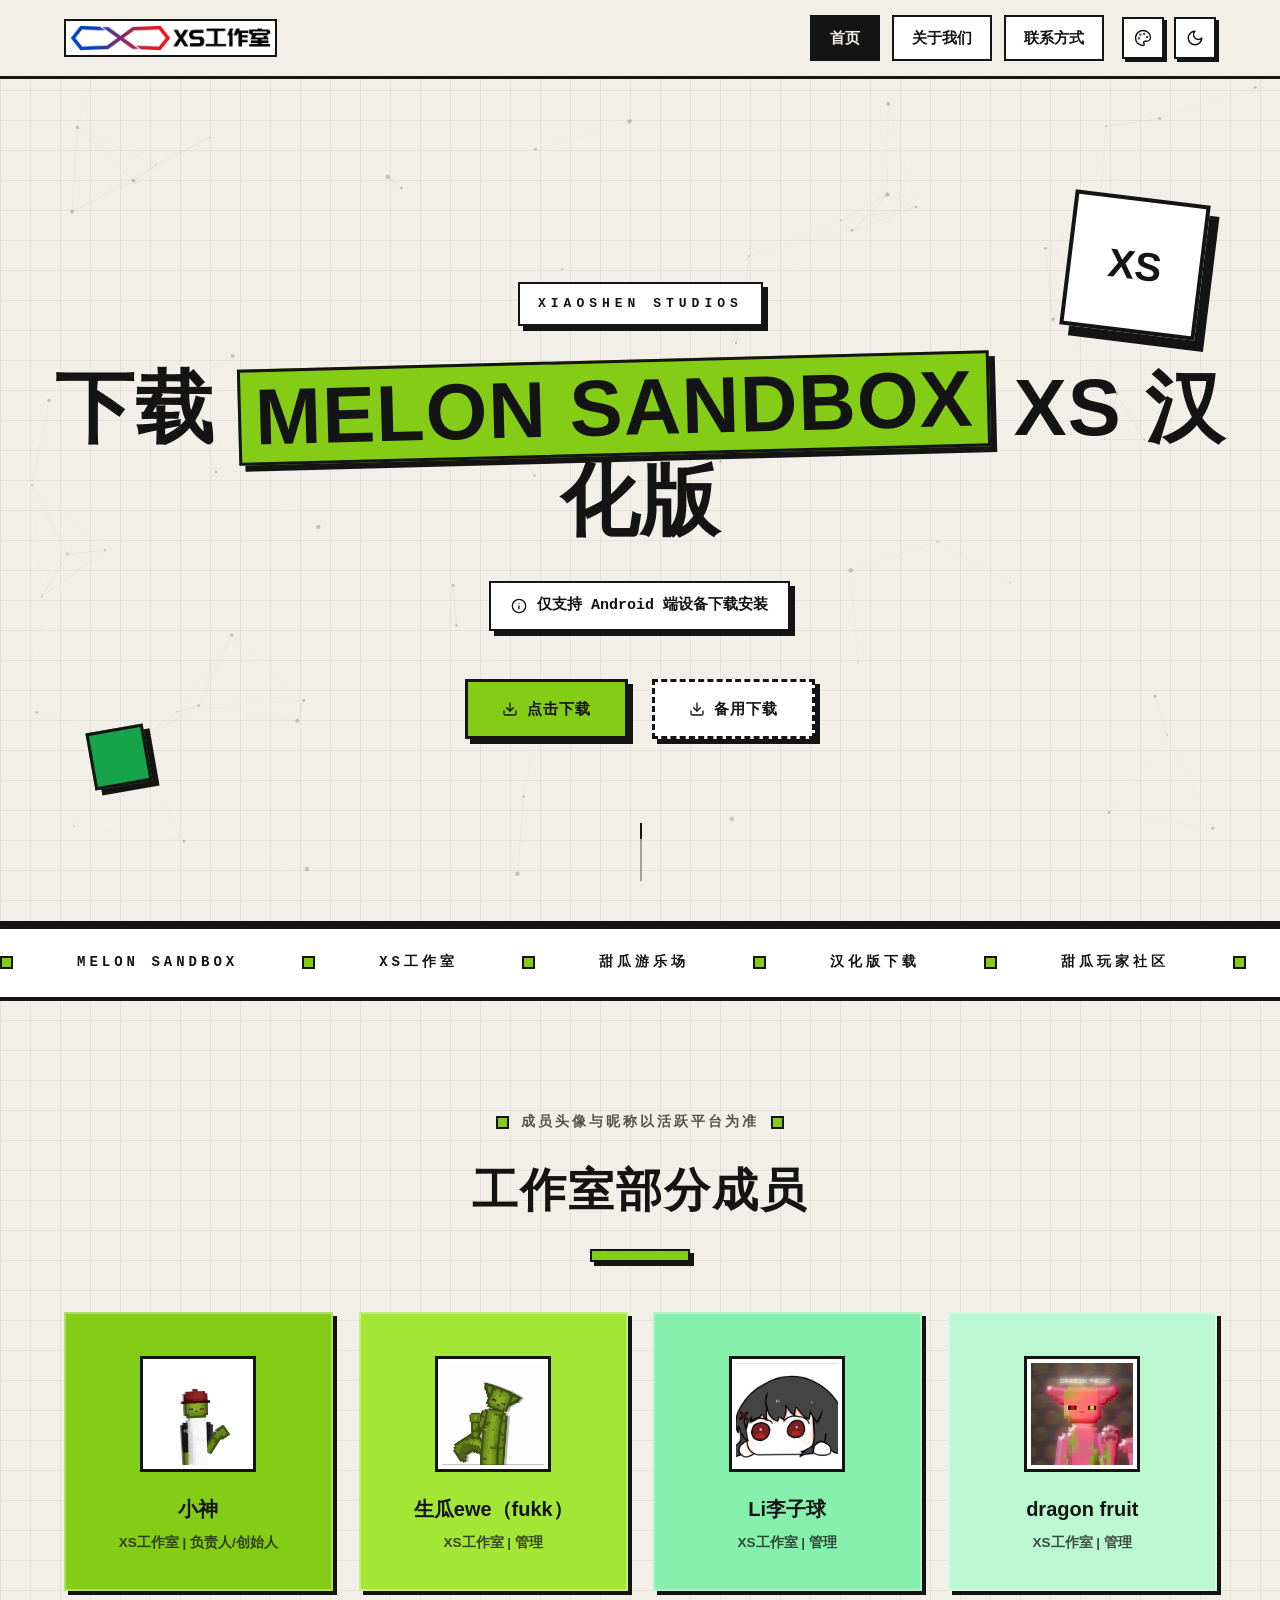
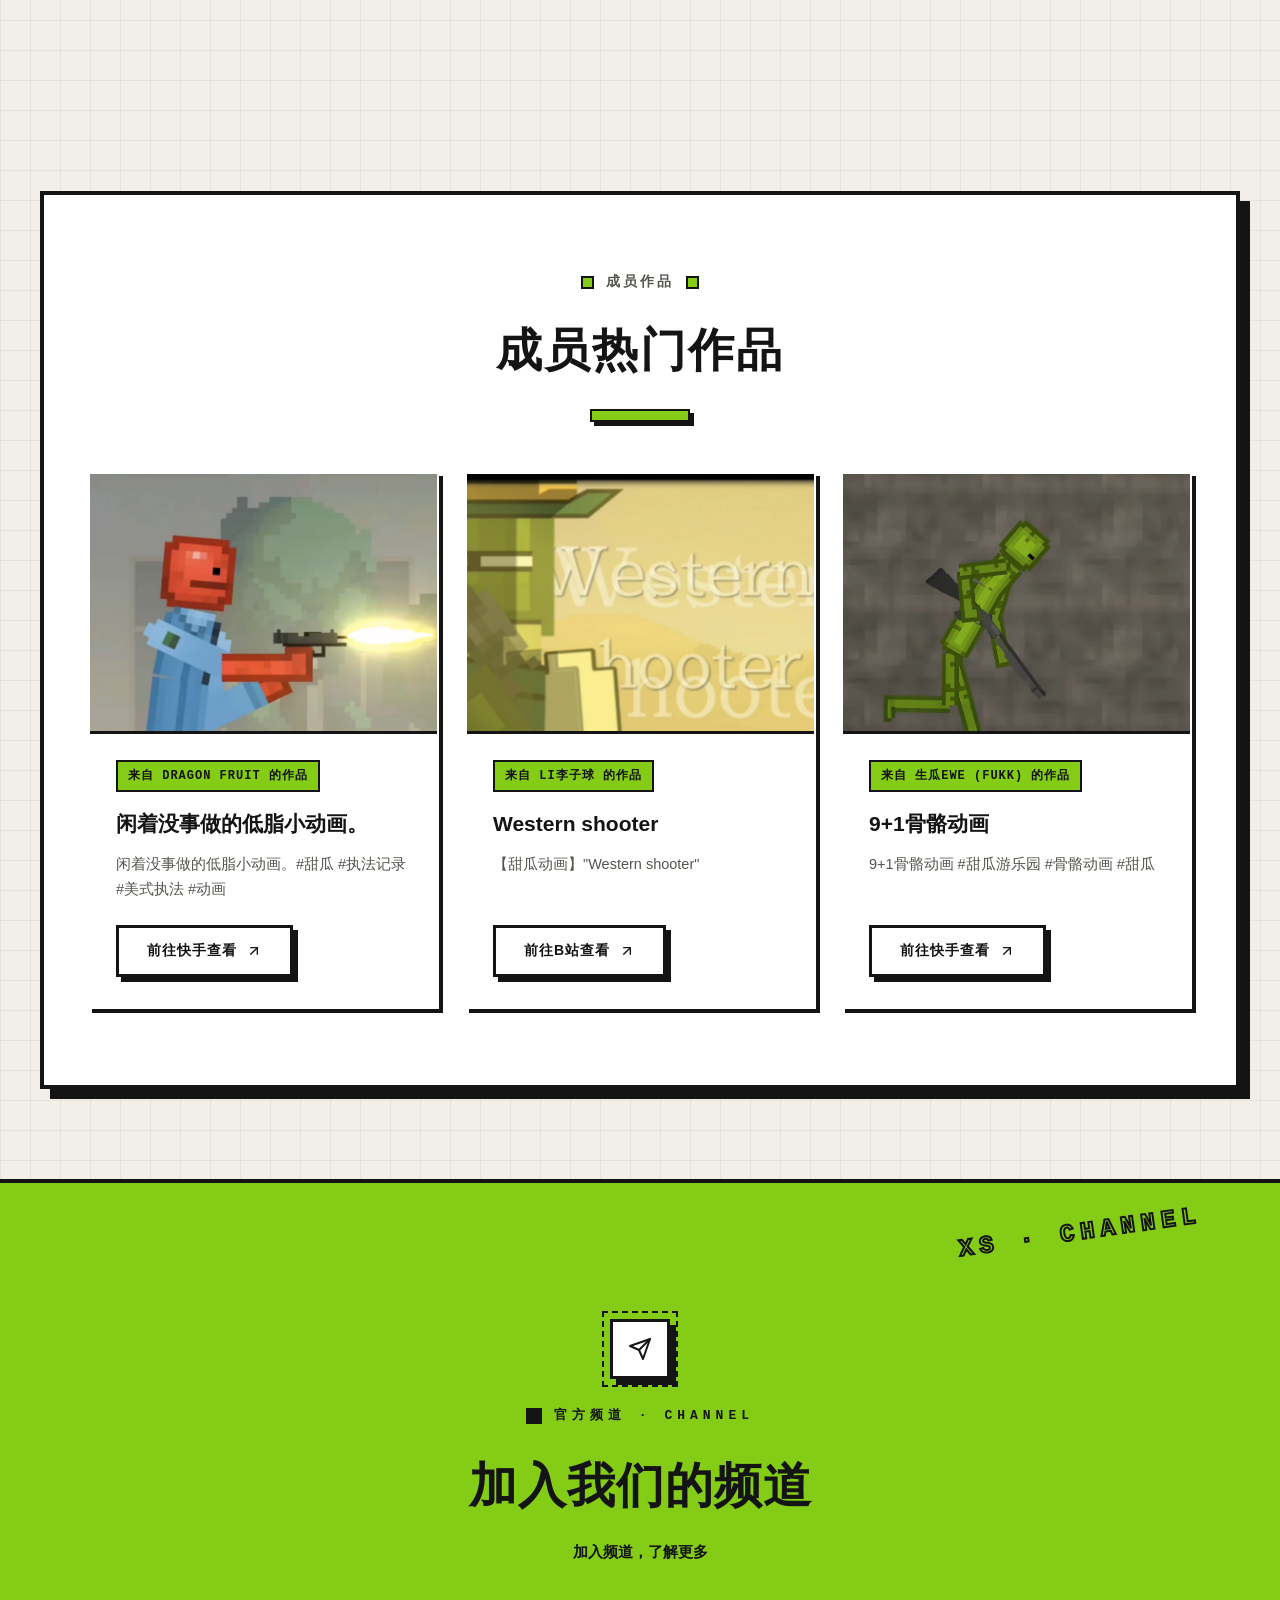
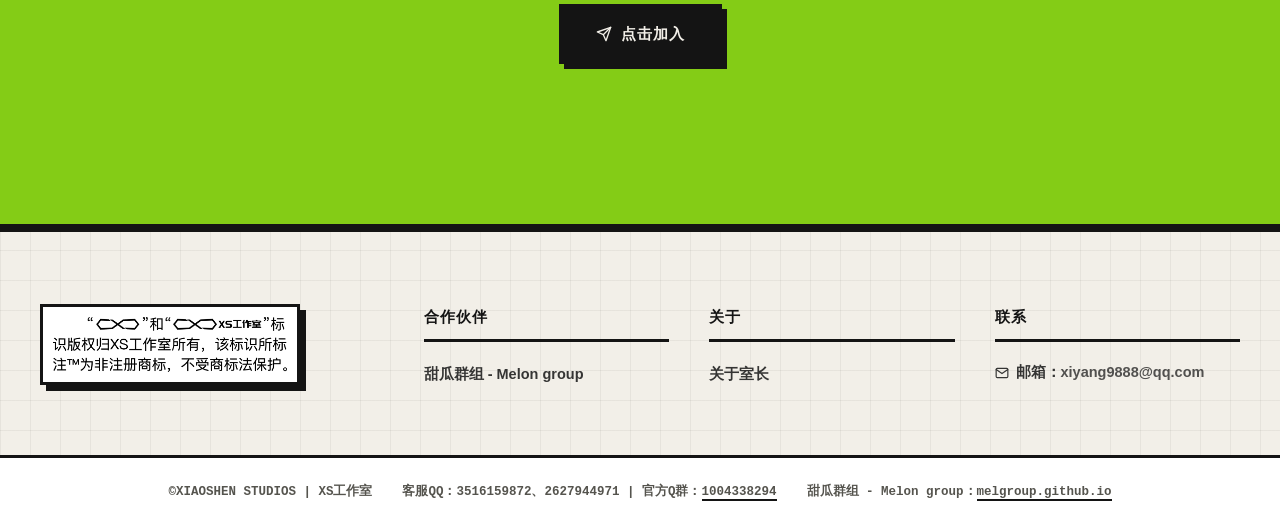
==== commit c8c5e511: "feat: 集成 LiquidGlass 液态玻璃效果，升级卡片外观与动画" ====
--- a/index.html
+++ b/index.html
@@ -10,6 +10,33 @@
   <link rel="icon" type="image/png" sizes="32x32" href="images/favicon-32.png">
   <link rel="apple-touch-icon" href="images/favicon-180.png">
   <link rel="stylesheet" href="css/style.css">
+  <style>
+    /* LiquidGlass 容器：确保内部玻璃卡片可见背景 */
+    #lg-root {
+      position: relative;
+      display: contents;
+    }
+    /* 为 LiquidGlass 覆盖原有 .glass 硬边风格，改用最细微的玻璃效果 */
+    .lg-glass {
+      --_blur: 0.06;
+      --_refract: 0.18;
+      --_edge: 0.12;
+      --_fresnel: 0.6;
+      --_shadow: 0.25;
+      --_corner: 18px;
+      background: rgba(255,255,255,0.18);
+      border: 2px solid rgba(255,255,255,0.35);
+      box-shadow: 4px 4px 0 var(--shadow-color);
+      backdrop-filter: blur(4px);
+      -webkit-backdrop-filter: blur(4px);
+    }
+    [data-theme="dark"] .lg-glass {
+      background: rgba(255,255,255,0.07);
+      border: 2px solid rgba(255,255,255,0.15);
+    }
+    /* member-card / work-card 保留原有 neo-brutalist 风格不变 */
+    /* lg-glass 仅作为数据属性标记，实际渲染由 JS 注入 WebGL canvas */
+  </style>
 </head>
 <body>
 
@@ -144,31 +171,33 @@
       <div class="container">
         <p class="section-eyebrow reveal">成员头像与昵称以活跃平台为准</p>
         <h2 class="section-title reveal">工作室部分成员</h2>
-        <div class="member-grid">
-          <figure class="member-card glass reveal" data-tilt>
-            <span class="member-idx">01</span>
-            <img class="member-avatar" src="images/avatar-xiaoshen.png" alt="小神">
-            <figcaption class="member-name">小神</figcaption>
-            <p class="member-role">XS工作室 | 负责人/创始人</p>
-          </figure>
-          <figure class="member-card glass reveal" data-tilt>
-            <span class="member-idx">02</span>
-            <img class="member-avatar" src="images/avatar-shenggua.jpg" alt="生瓜ewe（fukk）">
-            <figcaption class="member-name">生瓜ewe（fukk）</figcaption>
-            <p class="member-role">XS工作室 | 管理</p>
-          </figure>
-          <figure class="member-card glass reveal" data-tilt>
-            <span class="member-idx">03</span>
-            <img class="member-avatar" src="images/avatar-liziqiu.jpg" alt="Li李子球">
-            <figcaption class="member-name">Li李子球</figcaption>
-            <p class="member-role">XS工作室 | 管理</p>
-          </figure>
-          <figure class="member-card glass reveal" data-tilt>
-            <span class="member-idx">04</span>
-            <img class="member-avatar" src="images/avatar-dragonfruit.jpg" alt="dragon fruit">
-            <figcaption class="member-name">dragon fruit</figcaption>
-            <p class="member-role">XS工作室 | 管理</p>
-          </figure>
+        <div id="lg-root">
+          <div class="member-grid">
+            <figure class="member-card glass lg-glass reveal" data-tilt data-config='{"blurAmount":0.06,"refraction":0.18,"edgeHighlight":0.12,"fresnel":0.6,"cornerRadius":18,"opacity":0.92,"shadowOpacity":0.25,"shadowSpread":6,"shadowOffsetY":2}'>
+              <span class="member-idx">01</span>
+              <img class="member-avatar" src="images/avatar-xiaoshen.png" alt="小神">
+              <figcaption class="member-name">小神</figcaption>
+              <p class="member-role">XS工作室 | 负责人/创始人</p>
+            </figure>
+            <figure class="member-card glass lg-glass reveal" data-tilt data-config='{"blurAmount":0.06,"refraction":0.18,"edgeHighlight":0.12,"fresnel":0.6,"cornerRadius":18,"opacity":0.92,"shadowOpacity":0.25,"shadowSpread":6,"shadowOffsetY":2}'>
+              <span class="member-idx">02</span>
+              <img class="member-avatar" src="images/avatar-shenggua.jpg" alt="生瓜ewe（fukk）">
+              <figcaption class="member-name">生瓜ewe（fukk）</figcaption>
+              <p class="member-role">XS工作室 | 管理</p>
+            </figure>
+            <figure class="member-card glass lg-glass reveal" data-tilt data-config='{"blurAmount":0.06,"refraction":0.18,"edgeHighlight":0.12,"fresnel":0.6,"cornerRadius":18,"opacity":0.92,"shadowOpacity":0.25,"shadowSpread":6,"shadowOffsetY":2}'>
+              <span class="member-idx">03</span>
+              <img class="member-avatar" src="images/avatar-liziqiu.jpg" alt="Li李子球">
+              <figcaption class="member-name">Li李子球</figcaption>
+              <p class="member-role">XS工作室 | 管理</p>
+            </figure>
+            <figure class="member-card glass lg-glass reveal" data-tilt data-config='{"blurAmount":0.06,"refraction":0.18,"edgeHighlight":0.12,"fresnel":0.6,"cornerRadius":18,"opacity":0.92,"shadowOpacity":0.25,"shadowSpread":6,"shadowOffsetY":2}'>
+              <span class="member-idx">04</span>
+              <img class="member-avatar" src="images/avatar-dragonfruit.jpg" alt="dragon fruit">
+              <figcaption class="member-name">dragon fruit</figcaption>
+              <p class="member-role">XS工作室 | 管理</p>
+            </figure>
+          </div>
         </div>
       </div>
     </section>
@@ -178,52 +207,54 @@
       <div class="container">
         <p class="section-eyebrow reveal">成员作品</p>
         <h2 class="section-title reveal">成员热门作品</h2>
-        <div class="work-grid">
-          <article class="work-card glass reveal" data-tilt>
-            <div class="work-cover">
-              <img src="images/work-dragonfruit.jpg" alt="闲着没事做的低脂小动画" loading="lazy">
-              <span class="work-view" aria-hidden="true"><svg class="ic" aria-hidden="true" focusable="false"><use href="#i-arrow-up-right"/></svg></span>
-            </div>
-            <div class="work-body">
-              <span class="work-author">来自 dragon fruit 的作品</span>
-              <h3 class="work-title">闲着没事做的低脂小动画。</h3>
-              <p class="work-desc">闲着没事做的低脂小动画。#甜瓜 #执法记录 #美式执法 #动画</p>
-              <a class="btn btn-outline" href="http://v.kuaishou.com/KPwKpQvZ" target="_blank" rel="noopener">
-                <span class="btn-text">前往快手查看</span>
-                <svg class="ic btn-ic" aria-hidden="true" focusable="false"><use href="#i-arrow-up-right"/></svg>
-              </a>
-            </div>
-          </article>
-          <article class="work-card glass reveal" data-tilt>
-            <div class="work-cover">
-              <img src="images/work-liziqiu.jpg" alt="Western shooter" loading="lazy">
-              <span class="work-view" aria-hidden="true"><svg class="ic" aria-hidden="true" focusable="false"><use href="#i-arrow-up-right"/></svg></span>
-            </div>
-            <div class="work-body">
-              <span class="work-author">来自 Li李子球 的作品</span>
-              <h3 class="work-title">Western shooter</h3>
-              <p class="work-desc">【甜瓜动画】"Western shooter"</p>
-              <a class="btn btn-outline" href="http://b23.tv/dc9qNei" target="_blank" rel="noopener">
-                <span class="btn-text">前往B站查看</span>
-                <svg class="ic btn-ic" aria-hidden="true" focusable="false"><use href="#i-arrow-up-right"/></svg>
-              </a>
-            </div>
-          </article>
-          <article class="work-card glass reveal" data-tilt>
-            <div class="work-cover">
-              <img src="images/work-shenggua.jpg" alt="9+1骨骼动画" loading="lazy">
-              <span class="work-view" aria-hidden="true"><svg class="ic" aria-hidden="true" focusable="false"><use href="#i-arrow-up-right"/></svg></span>
-            </div>
-            <div class="work-body">
-              <span class="work-author">来自 生瓜ewe (fukk) 的作品</span>
-              <h3 class="work-title">9+1骨骼动画</h3>
-              <p class="work-desc">9+1骨骼动画 #甜瓜游乐园 #骨骼动画 #甜瓜</p>
-              <a class="btn btn-outline" href="http://v.kuaishou.com/JDgKGIay" target="_blank" rel="noopener">
-                <span class="btn-text">前往快手查看</span>
-                <svg class="ic btn-ic" aria-hidden="true" focusable="false"><use href="#i-arrow-up-right"/></svg>
-              </a>
-            </div>
-          </article>
+        <div id="lg-works-root">
+          <div class="work-grid">
+            <article class="work-card glass lg-glass reveal" data-tilt data-config='{"blurAmount":0.06,"refraction":0.18,"edgeHighlight":0.12,"fresnel":0.6,"cornerRadius":18,"opacity":0.92,"shadowOpacity":0.25,"shadowSpread":6,"shadowOffsetY":2}'>
+              <div class="work-cover">
+                <img src="images/work-dragonfruit.jpg" alt="闲着没事做的低脂小动画" loading="lazy">
+                <span class="work-view" aria-hidden="true"><svg class="ic" aria-hidden="true" focusable="false"><use href="#i-arrow-up-right"/></svg></span>
+              </div>
+              <div class="work-body">
+                <span class="work-author">来自 dragon fruit 的作品</span>
+                <h3 class="work-title">闲着没事做的低脂小动画。</h3>
+                <p class="work-desc">闲着没事做的低脂小动画。#甜瓜 #执法记录 #美式执法 #动画</p>
+                <a class="btn btn-outline" href="http://v.kuaishou.com/KPwKpQvZ" target="_blank" rel="noopener">
+                  <span class="btn-text">前往快手查看</span>
+                  <svg class="ic btn-ic" aria-hidden="true" focusable="false"><use href="#i-arrow-up-right"/></svg>
+                </a>
+              </div>
+            </article>
+            <article class="work-card glass lg-glass reveal" data-tilt data-config='{"blurAmount":0.06,"refraction":0.18,"edgeHighlight":0.12,"fresnel":0.6,"cornerRadius":18,"opacity":0.92,"shadowOpacity":0.25,"shadowSpread":6,"shadowOffsetY":2}'>
+              <div class="work-cover">
+                <img src="images/work-liziqiu.jpg" alt="Western shooter" loading="lazy">
+                <span class="work-view" aria-hidden="true"><svg class="ic" aria-hidden="true" focusable="false"><use href="#i-arrow-up-right"/></svg></span>
+              </div>
+              <div class="work-body">
+                <span class="work-author">来自 Li李子球 的作品</span>
+                <h3 class="work-title">Western shooter</h3>
+                <p class="work-desc">【甜瓜动画】"Western shooter"</p>
+                <a class="btn btn-outline" href="http://b23.tv/dc9qNei" target="_blank" rel="noopener">
+                  <span class="btn-text">前往B站查看</span>
+                  <svg class="ic btn-ic" aria-hidden="true" focusable="false"><use href="#i-arrow-up-right"/></svg>
+                </a>
+              </div>
+            </article>
+            <article class="work-card glass lg-glass reveal" data-tilt data-config='{"blurAmount":0.06,"refraction":0.18,"edgeHighlight":0.12,"fresnel":0.6,"cornerRadius":18,"opacity":0.92,"shadowOpacity":0.25,"shadowSpread":6,"shadowOffsetY":2}'>
+              <div class="work-cover">
+                <img src="images/work-shenggua.jpg" alt="9+1骨骼动画" loading="lazy">
+                <span class="work-view" aria-hidden="true"><svg class="ic" aria-hidden="true" focusable="false"><use href="#i-arrow-up-right"/></svg></span>
+              </div>
+              <div class="work-body">
+                <span class="work-author">来自 生瓜ewe (fukk) 的作品</span>
+                <h3 class="work-title">9+1骨骼动画</h3>
+                <p class="work-desc">9+1骨骼动画 #甜瓜游乐园 #骨骼动画 #甜瓜</p>
+                <a class="btn btn-outline" href="http://v.kuaishou.com/JDgKGIay" target="_blank" rel="noopener">
+                  <span class="btn-text">前往快手查看</span>
+                  <svg class="ic btn-ic" aria-hidden="true" focusable="false"><use href="#i-arrow-up-right"/></svg>
+                </a>
+              </div>
+            </article>
+          </div>
         </div>
       </div>
     </section>
@@ -291,6 +322,7 @@
     </svg>
     <svg class="ic btt-ic" aria-hidden="true" focusable="false"><use href="#i-arrow-up"/></svg>
   </button>
+  <script src="assets/liquidglass/index.js"></script>
   <script src="js/main.js"></script>
 </body>
 </html>
--- a/css/style.css
+++ b/css/style.css
@@ -446,7 +446,19 @@
   background: var(--paper-2);
   box-shadow: 5px 5px 0 var(--shadow-color);
   transition: transform 0.18s var(--ease-spring), box-shadow 0.18s var(--ease-spring), background 0.2s ease, color 0.2s ease;
-}
+  overflow: hidden;
+}
+.btn::before {
+  content: "";
+  position: absolute;
+  top: 0;
+  left: -100%;
+  width: 100%;
+  height: 100%;
+  background: linear-gradient(90deg, transparent, rgba(255,255,255,0.2), transparent);
+  transition: left 0.4s ease;
+}
+.btn:hover::before { left: 100%; }
 .btn:hover {
   transform: translate(-3px, -3px);
   box-shadow: 9px 9px 0 var(--shadow-color);
@@ -592,6 +604,7 @@
   font-weight: 900;
   font-size: 40px;
   transform: rotate(7deg);
+  animation: floatSlow 6s ease-in-out infinite;
 }
 .hero-aurora::after {
   content: "";
@@ -604,6 +617,11 @@
   border: 3px solid var(--ink);
   box-shadow: 6px 6px 0 var(--shadow-color);
   transform: rotate(-10deg);
+  animation: floatSlow 5s ease-in-out infinite reverse;
+}
+@keyframes floatSlow {
+  0%, 100% { transform: rotate(7deg) translateY(0); }
+  50% { transform: rotate(7deg) translateY(-10px); }
 }
 @keyframes fadeIn { from { opacity: 0; } to { opacity: 1; } }
 
@@ -1059,6 +1077,11 @@
   background: var(--accent);
   border: 2px solid var(--ink);
   flex: none;
+  animation: dotPulse 2s ease-in-out infinite;
+}
+@keyframes dotPulse {
+  0%, 100% { transform: scale(1); }
+  50% { transform: scale(1.3); }
 }
 @keyframes marqueeScroll {
   to { transform: translateX(-50%); }
@@ -1094,6 +1117,11 @@
   border: 3px solid var(--ink);
   box-shadow: 6px 6px 0 var(--shadow-color);
   transition: transform 0.2s var(--ease-out), box-shadow 0.2s ease;
+  animation: floatSlow2 7s ease-in-out infinite;
+}
+@keyframes floatSlow2 {
+  0%, 100% { transform: translateY(0) rotate(0deg); }
+  50% { transform: translateY(-4px) rotate(-0.5deg); }
 }
 .footer-logo img {
   display: block;
@@ -1101,20 +1129,13 @@
   height: auto;
 }
 [data-theme="light"] .footer-logo {
-  background: var(--accent-2);
-  border-color: transparent;
-  outline: 3px solid var(--ink);
+  background: var(--paper-2);
+  border-color: var(--ink);
   box-shadow: 6px 6px 0 var(--ink);
-  -webkit-mask-image: url(../images/footer-logo.png);
-  mask-image: url(../images/footer-logo.png);
-  -webkit-mask-size: contain;
-  mask-size: contain;
-  -webkit-mask-repeat: no-repeat;
-  mask-repeat: no-repeat;
-  -webkit-mask-position: center;
-  mask-position: center;
-}
-[data-theme="light"] .footer-logo img { visibility: hidden; }
+}
+[data-theme="light"] .footer-logo img {
+  filter: brightness(0);
+}
 .footer-logo:hover {
   transform: rotate(-2deg) translate(-2px, -2px);
   box-shadow: 9px 9px 0 var(--shadow-color);
@@ -1474,6 +1495,16 @@
 .reveal.visible {
   opacity: 1;
   transform: none;
+}
+
+/* LiquidGlass canvas 注入后的样式修正 */
+.lg-glass canvas {
+  position: absolute !important;
+  inset: 0 !important;
+  width: 100% !important;
+  height: 100% !important;
+  pointer-events: none !important;
+  z-index: -1 !important;
 }
 
 .member-card:active,
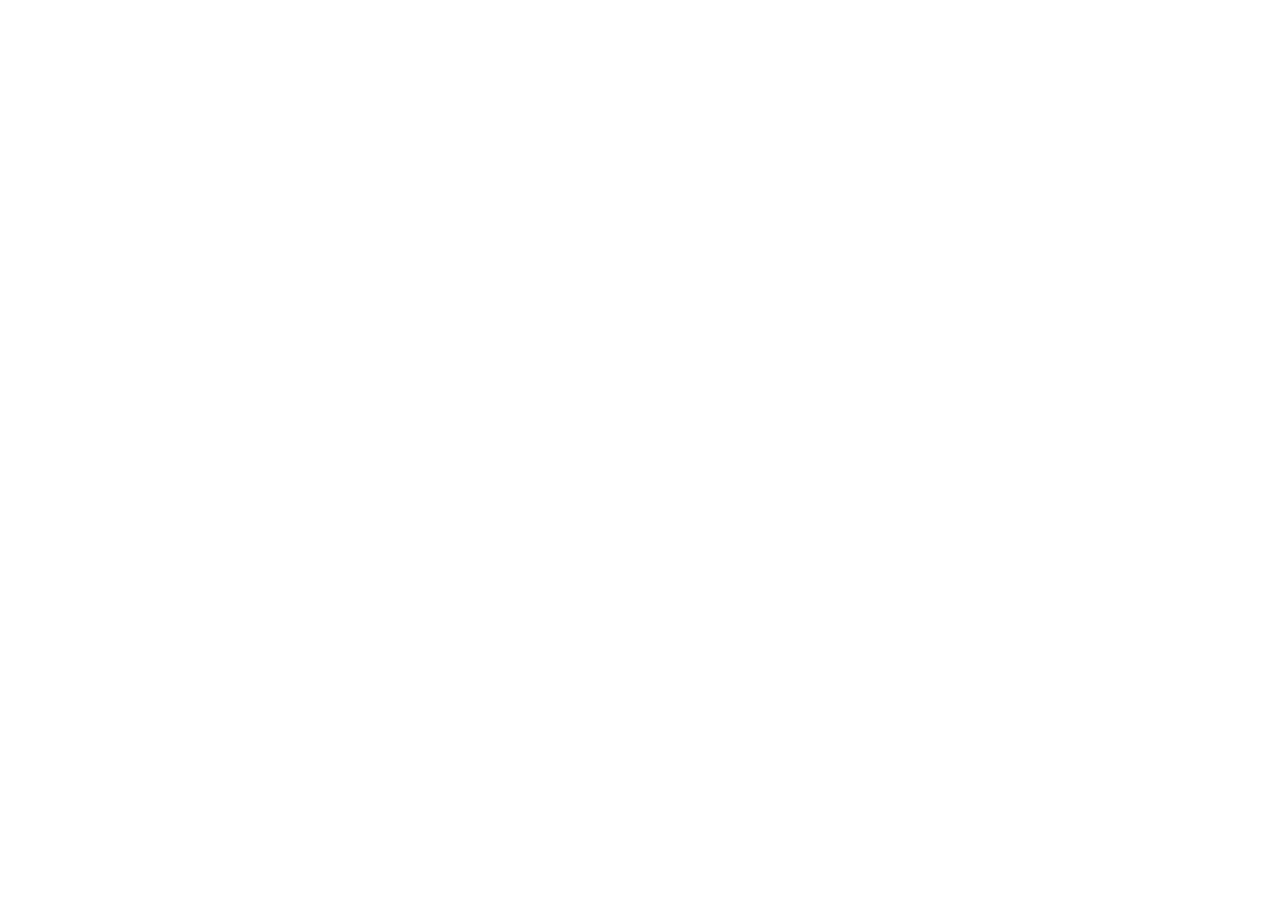
==== commit ca30c0e0: "style: 全面重构为 iOS Liquid Glass 风格" ====
--- a/index.html
+++ b/index.html
@@ -4,38 +4,18 @@
   <meta charset="UTF-8">
   <meta name="viewport" content="width=device-width, initial-scale=1">
   <meta name="theme-color" content="#F2EFE8">
-  <title>XS工作室官方网站</title>
+  <title>XS工作室官方网�?/title>
   <meta name="description" content="《Melon Sandbox》非官方玩家组织">
-  <meta name="keywords" content="XS工作室,甜瓜游乐场,Melon Sandbox">
+  <meta name="keywords" content="XS工作�?甜瓜游乐�?Melon Sandbox">
   <link rel="icon" type="image/png" sizes="32x32" href="images/favicon-32.png">
   <link rel="apple-touch-icon" href="images/favicon-180.png">
   <link rel="stylesheet" href="css/style.css">
   <style>
-    /* LiquidGlass 容器：确保内部玻璃卡片可见背景 */
-    #lg-root {
-      position: relative;
-      display: contents;
-    }
-    /* 为 LiquidGlass 覆盖原有 .glass 硬边风格，改用最细微的玻璃效果 */
-    .lg-glass {
-      --_blur: 0.06;
-      --_refract: 0.18;
-      --_edge: 0.12;
-      --_fresnel: 0.6;
-      --_shadow: 0.25;
-      --_corner: 18px;
-      background: rgba(255,255,255,0.18);
-      border: 2px solid rgba(255,255,255,0.35);
-      box-shadow: 4px 4px 0 var(--shadow-color);
-      backdrop-filter: blur(4px);
-      -webkit-backdrop-filter: blur(4px);
-    }
-    [data-theme="dark"] .lg-glass {
-      background: rgba(255,255,255,0.07);
-      border: 2px solid rgba(255,255,255,0.15);
-    }
-    /* member-card / work-card 保留原有 neo-brutalist 风格不变 */
-    /* lg-glass 仅作为数据属性标记，实际渲染由 JS 注入 WebGL canvas */
+    /* LiquidGlass 容器 */
+    #lg-root { position: relative; }
+    #lg-works-root { position: relative; }
+    /* lg-glass 仅作标记，实际渲染由 JS 注入 WebGL canvas */
+    .lg-glass canvas { pointer-events: none !important; z-index: 0 !important; }
   </style>
 </head>
 <body>
@@ -89,19 +69,19 @@
     <div class="preloader-inner">
       <img class="preloader-logo" src="images/logo.png" alt="">
       <div class="preloader-line"></div>
-      <span class="preloader-text">XS工作室</span>
+      <span class="preloader-text">XS工作�?/span>
     </div>
   </div>
 
   <div class="scroll-progress" id="scrollProgress"></div>
   <div class="cursor-glow" id="cursorGlow"></div>
 
-  <!-- ===== 导航栏 ===== -->
+  <!-- ===== 导航�?===== -->
   <header class="site-header" id="siteHeader">
     <div class="container nav-wrap">
       <a href="index.html" class="brand">
-        <img src="images/logo-light.png" alt="XS工作室 Logo" class="brand-logo brand-logo-light">
-        <img src="images/logo.png" alt="XS工作室 Logo" class="brand-logo brand-logo-dark">
+        <img src="images/logo-light.png" alt="XS工作�?Logo" class="brand-logo brand-logo-light">
+        <img src="images/logo.png" alt="XS工作�?Logo" class="brand-logo brand-logo-dark">
       </a>
       <nav class="nav" id="mainNav">
         <a href="index.html" class="nav-link active">首页</a>
@@ -140,10 +120,10 @@
       <div class="hero-aurora" aria-hidden="true"></div>
       <div class="container hero-content">
         <span class="hero-kicker reveal">XIAOSHEN STUDIOS</span>
-        <h1 class="hero-title reveal">下载 <em class="accent">Melon Sandbox</em> XS 汉化版</h1>
+        <h1 class="hero-title reveal">下载 <em class="accent">Melon Sandbox</em> XS 汉化�?/h1>
         <p class="hero-subtitle reveal">
           <svg class="ic hero-info-ic" aria-hidden="true" focusable="false"><use href="#i-info"/></svg>
-          <span>仅支持 Android 端设备下载安装</span>
+          <span>仅支�?Android 端设备下载安�?/span>
         </p>
         <div class="hero-actions reveal">
           <a class="btn btn-primary" href="https://1816986569.share.123pan.cn/123pan/jmLyVv-11Lph" target="_blank" rel="noopener">
@@ -159,43 +139,43 @@
       <div class="hero-scroll" aria-hidden="true"><span class="hero-scroll-dot"></span></div>
     </section>
 
-    <!-- ===== 话题滚动条 ===== -->
+    <!-- ===== 话题滚动�?===== -->
     <div class="marquee" aria-hidden="true">
       <div class="marquee-track">
-        <span>Melon Sandbox</span><span>XS工作室</span><span>甜瓜游乐场</span><span>汉化版下载</span><span>甜瓜玩家社区</span><span>甜瓜群组</span><span>Melon Sandbox</span><span>XS工作室</span><span>甜瓜游乐场</span><span>汉化版下载</span><span>甜瓜玩家社区</span><span>甜瓜群组</span>
-      </div>
-    </div>
-
-    <!-- ===== 工作室成员 ===== -->
+        <span>Melon Sandbox</span><span>XS工作�?/span><span>甜瓜游乐�?/span><span>汉化版下�?/span><span>甜瓜玩家社区</span><span>甜瓜群组</span><span>Melon Sandbox</span><span>XS工作�?/span><span>甜瓜游乐�?/span><span>汉化版下�?/span><span>甜瓜玩家社区</span><span>甜瓜群组</span>
+      </div>
+    </div>
+
+    <!-- ===== 工作室成�?===== -->
     <section class="section" id="members">
       <div class="container">
         <p class="section-eyebrow reveal">成员头像与昵称以活跃平台为准</p>
-        <h2 class="section-title reveal">工作室部分成员</h2>
+        <h2 class="section-title reveal">工作室部分成�?/h2>
         <div id="lg-root">
           <div class="member-grid">
-            <figure class="member-card glass lg-glass reveal" data-tilt data-config='{"blurAmount":0.06,"refraction":0.18,"edgeHighlight":0.12,"fresnel":0.6,"cornerRadius":18,"opacity":0.92,"shadowOpacity":0.25,"shadowSpread":6,"shadowOffsetY":2}'>
+            <figure class="member-card glass lg-glass reveal" data-tilt data-config='{"blurAmount":0.18,"refraction":0.35,"edgeHighlight":0.22,"fresnel":0.8,"cornerRadius":24,"opacity":0.88,"shadowOpacity":0.35,"shadowSpread":10,"shadowOffsetY":3,"brightness":0.06}'>
               <span class="member-idx">01</span>
               <img class="member-avatar" src="images/avatar-xiaoshen.png" alt="小神">
               <figcaption class="member-name">小神</figcaption>
-              <p class="member-role">XS工作室 | 负责人/创始人</p>
+              <p class="member-role">XS工作�?| 负责�?创始�?/p>
             </figure>
-            <figure class="member-card glass lg-glass reveal" data-tilt data-config='{"blurAmount":0.06,"refraction":0.18,"edgeHighlight":0.12,"fresnel":0.6,"cornerRadius":18,"opacity":0.92,"shadowOpacity":0.25,"shadowSpread":6,"shadowOffsetY":2}'>
+            <figure class="member-card glass lg-glass reveal" data-tilt data-config='{"blurAmount":0.18,"refraction":0.35,"edgeHighlight":0.22,"fresnel":0.8,"cornerRadius":24,"opacity":0.88,"shadowOpacity":0.35,"shadowSpread":10,"shadowOffsetY":3,"brightness":0.06}'>
               <span class="member-idx">02</span>
-              <img class="member-avatar" src="images/avatar-shenggua.jpg" alt="生瓜ewe（fukk）">
-              <figcaption class="member-name">生瓜ewe（fukk）</figcaption>
-              <p class="member-role">XS工作室 | 管理</p>
+              <img class="member-avatar" src="images/avatar-shenggua.jpg" alt="生瓜ewe（fukk�?>
+              <figcaption class="member-name">生瓜ewe（fukk�?/figcaption>
+              <p class="member-role">XS工作�?| 管理</p>
             </figure>
-            <figure class="member-card glass lg-glass reveal" data-tilt data-config='{"blurAmount":0.06,"refraction":0.18,"edgeHighlight":0.12,"fresnel":0.6,"cornerRadius":18,"opacity":0.92,"shadowOpacity":0.25,"shadowSpread":6,"shadowOffsetY":2}'>
+            <figure class="member-card glass lg-glass reveal" data-tilt data-config='{"blurAmount":0.18,"refraction":0.35,"edgeHighlight":0.22,"fresnel":0.8,"cornerRadius":24,"opacity":0.88,"shadowOpacity":0.35,"shadowSpread":10,"shadowOffsetY":3,"brightness":0.06}'>
               <span class="member-idx">03</span>
-              <img class="member-avatar" src="images/avatar-liziqiu.jpg" alt="Li李子球">
-              <figcaption class="member-name">Li李子球</figcaption>
-              <p class="member-role">XS工作室 | 管理</p>
+              <img class="member-avatar" src="images/avatar-liziqiu.jpg" alt="Li李子�?>
+              <figcaption class="member-name">Li李子�?/figcaption>
+              <p class="member-role">XS工作�?| 管理</p>
             </figure>
-            <figure class="member-card glass lg-glass reveal" data-tilt data-config='{"blurAmount":0.06,"refraction":0.18,"edgeHighlight":0.12,"fresnel":0.6,"cornerRadius":18,"opacity":0.92,"shadowOpacity":0.25,"shadowSpread":6,"shadowOffsetY":2}'>
+            <figure class="member-card glass lg-glass reveal" data-tilt data-config='{"blurAmount":0.18,"refraction":0.35,"edgeHighlight":0.22,"fresnel":0.8,"cornerRadius":24,"opacity":0.88,"shadowOpacity":0.35,"shadowSpread":10,"shadowOffsetY":3,"brightness":0.06}'>
               <span class="member-idx">04</span>
               <img class="member-avatar" src="images/avatar-dragonfruit.jpg" alt="dragon fruit">
               <figcaption class="member-name">dragon fruit</figcaption>
-              <p class="member-role">XS工作室 | 管理</p>
+              <p class="member-role">XS工作�?| 管理</p>
             </figure>
           </div>
         </div>
@@ -209,45 +189,45 @@
         <h2 class="section-title reveal">成员热门作品</h2>
         <div id="lg-works-root">
           <div class="work-grid">
-            <article class="work-card glass lg-glass reveal" data-tilt data-config='{"blurAmount":0.06,"refraction":0.18,"edgeHighlight":0.12,"fresnel":0.6,"cornerRadius":18,"opacity":0.92,"shadowOpacity":0.25,"shadowSpread":6,"shadowOffsetY":2}'>
+            <article class="work-card glass lg-glass reveal" data-tilt data-config='{"blurAmount":0.18,"refraction":0.35,"edgeHighlight":0.22,"fresnel":0.8,"cornerRadius":24,"opacity":0.88,"shadowOpacity":0.35,"shadowSpread":10,"shadowOffsetY":3,"brightness":0.06}'>
               <div class="work-cover">
-                <img src="images/work-dragonfruit.jpg" alt="闲着没事做的低脂小动画" loading="lazy">
+                <img src="images/work-dragonfruit.jpg" alt="闲着没事做的低脂小动�? loading="lazy">
                 <span class="work-view" aria-hidden="true"><svg class="ic" aria-hidden="true" focusable="false"><use href="#i-arrow-up-right"/></svg></span>
               </div>
               <div class="work-body">
-                <span class="work-author">来自 dragon fruit 的作品</span>
-                <h3 class="work-title">闲着没事做的低脂小动画。</h3>
-                <p class="work-desc">闲着没事做的低脂小动画。#甜瓜 #执法记录 #美式执法 #动画</p>
+                <span class="work-author">来自 dragon fruit 的作�?/span>
+                <h3 class="work-title">闲着没事做的低脂小动画�?/h3>
+                <p class="work-desc">闲着没事做的低脂小动画�?甜瓜 #执法记录 #美式执法 #动画</p>
                 <a class="btn btn-outline" href="http://v.kuaishou.com/KPwKpQvZ" target="_blank" rel="noopener">
                   <span class="btn-text">前往快手查看</span>
                   <svg class="ic btn-ic" aria-hidden="true" focusable="false"><use href="#i-arrow-up-right"/></svg>
                 </a>
               </div>
             </article>
-            <article class="work-card glass lg-glass reveal" data-tilt data-config='{"blurAmount":0.06,"refraction":0.18,"edgeHighlight":0.12,"fresnel":0.6,"cornerRadius":18,"opacity":0.92,"shadowOpacity":0.25,"shadowSpread":6,"shadowOffsetY":2}'>
+            <article class="work-card glass lg-glass reveal" data-tilt data-config='{"blurAmount":0.18,"refraction":0.35,"edgeHighlight":0.22,"fresnel":0.8,"cornerRadius":24,"opacity":0.88,"shadowOpacity":0.35,"shadowSpread":10,"shadowOffsetY":3,"brightness":0.06}'>
               <div class="work-cover">
                 <img src="images/work-liziqiu.jpg" alt="Western shooter" loading="lazy">
                 <span class="work-view" aria-hidden="true"><svg class="ic" aria-hidden="true" focusable="false"><use href="#i-arrow-up-right"/></svg></span>
               </div>
               <div class="work-body">
-                <span class="work-author">来自 Li李子球 的作品</span>
+                <span class="work-author">来自 Li李子�?的作�?/span>
                 <h3 class="work-title">Western shooter</h3>
-                <p class="work-desc">【甜瓜动画】"Western shooter"</p>
+                <p class="work-desc">【甜瓜动画�?Western shooter"</p>
                 <a class="btn btn-outline" href="http://b23.tv/dc9qNei" target="_blank" rel="noopener">
-                  <span class="btn-text">前往B站查看</span>
+                  <span class="btn-text">前往B站查�?/span>
                   <svg class="ic btn-ic" aria-hidden="true" focusable="false"><use href="#i-arrow-up-right"/></svg>
                 </a>
               </div>
             </article>
-            <article class="work-card glass lg-glass reveal" data-tilt data-config='{"blurAmount":0.06,"refraction":0.18,"edgeHighlight":0.12,"fresnel":0.6,"cornerRadius":18,"opacity":0.92,"shadowOpacity":0.25,"shadowSpread":6,"shadowOffsetY":2}'>
+            <article class="work-card glass lg-glass reveal" data-tilt data-config='{"blurAmount":0.18,"refraction":0.35,"edgeHighlight":0.22,"fresnel":0.8,"cornerRadius":24,"opacity":0.88,"shadowOpacity":0.35,"shadowSpread":10,"shadowOffsetY":3,"brightness":0.06}'>
               <div class="work-cover">
                 <img src="images/work-shenggua.jpg" alt="9+1骨骼动画" loading="lazy">
                 <span class="work-view" aria-hidden="true"><svg class="ic" aria-hidden="true" focusable="false"><use href="#i-arrow-up-right"/></svg></span>
               </div>
               <div class="work-body">
-                <span class="work-author">来自 生瓜ewe (fukk) 的作品</span>
+                <span class="work-author">来自 生瓜ewe (fukk) 的作�?/span>
                 <h3 class="work-title">9+1骨骼动画</h3>
-                <p class="work-desc">9+1骨骼动画 #甜瓜游乐园 #骨骼动画 #甜瓜</p>
+                <p class="work-desc">9+1骨骼动画 #甜瓜游乐�?#骨骼动画 #甜瓜</p>
                 <a class="btn btn-outline" href="http://v.kuaishou.com/JDgKGIay" target="_blank" rel="noopener">
                   <span class="btn-text">前往快手查看</span>
                   <svg class="ic btn-ic" aria-hidden="true" focusable="false"><use href="#i-arrow-up-right"/></svg>
@@ -270,8 +250,8 @@
           <svg class="ic" aria-hidden="true" focusable="false"><use href="#i-send"/></svg>
         </span>
         <p class="join-label reveal">官方频道 · CHANNEL</p>
-        <h2 class="join-title reveal">加入我们的频道</h2>
-        <p class="join-subtitle reveal">加入频道，了解更多</p>
+        <h2 class="join-title reveal">加入我们的频�?/h2>
+        <p class="join-subtitle reveal">加入频道，了解更�?/p>
         <div class="join-actions reveal">
           <a class="btn btn-primary" href="http://pd.qq.com/s/3m5mgyonx" target="_blank" rel="noopener">
             <svg class="ic btn-ic" aria-hidden="true" focusable="false"><use href="#i-send"/></svg>
@@ -287,7 +267,7 @@
   <footer class="site-footer">
     <div class="container footer-grid">
       <div class="footer-col footer-brand">
-        <span class="footer-logo"><img src="images/footer-logo.png" alt="XS工作室"></span>
+        <span class="footer-logo"><img src="images/footer-logo.png" alt="XS工作�?></span>
       </div>
       <div class="footer-col">
         <h4 class="footer-title">合作伙伴</h4>
@@ -303,14 +283,14 @@
       </div>
       <div class="footer-col">
         <h4 class="footer-title">联系</h4>
-        <p class="footer-text"><svg class="ic footer-mail" aria-hidden="true" focusable="false"><use href="#i-mail"/></svg><span>邮箱：<a href="mailto:xiyang9888@qq.com">xiyang9888@qq.com</a></span></p>
+        <p class="footer-text"><svg class="ic footer-mail" aria-hidden="true" focusable="false"><use href="#i-mail"/></svg><span>邮箱�?a href="mailto:xiyang9888@qq.com">xiyang9888@qq.com</a></span></p>
       </div>
     </div>
     <div class="footer-bottom">
       <div class="container footer-bottom-inner">
-        <p>©XIAOSHEN STUDIOS | XS工作室</p>
-        <p>客服QQ：3516159872、2627944971 | 官方Q群：<a href="http://qm.qq.com/q/MsI9bf29GK" target="_blank" rel="noopener">1004338294</a></p>
-        <p>甜瓜群组 - Melon group：<a href="https://melgroup.github.io/" target="_blank" rel="noopener">melgroup.github.io</a></p>
+        <p>©XIAOSHEN STUDIOS | XS工作�?/p>
+        <p>客服QQ�?516159872�?627944971 | 官方Q群：<a href="http://qm.qq.com/q/MsI9bf29GK" target="_blank" rel="noopener">1004338294</a></p>
+        <p>甜瓜群组 - Melon group�?a href="https://melgroup.github.io/" target="_blank" rel="noopener">melgroup.github.io</a></p>
       </div>
     </div>
   </footer>
--- a/css/style.css
+++ b/css/style.css
@@ -1,21 +1,20 @@
-/* ===== XS工作室 — Neo-Brutalism (新粗野主义) · 双主题 ===== */
+/* ===== XS工作室 — iOS Liquid Glass · 双主题 ===== */
 
 :root {
   --ink: #141414;
   --paper: #F2EFE8;
   --paper-2: #FFFFFF;
-  --panel: #FFFFFF;
+  --panel: rgba(255, 255, 255, 0.55);
   --text-dim: #55544E;
   --line: var(--ink);
-  --line-soft: rgba(20, 20, 20, 0.35);
-  --line-grid: rgba(20, 20, 20, 0.055);
-  --shadow-color: #141414;
-  --accent: #84CC16;
-  --accent-2: #16A34A;
-  --mint: #A3E635;
-  --sky: #86EFAC;
-  --pink: #BBF7D0;
-  --ease-out: cubic-bezier(0.22, 1, 0.36, 1);
+  --line-soft: rgba(20, 20, 20, 0.2);
+  --shadow-color: rgba(0, 0, 0, 0.12);
+  --accent: #007AFF;
+  --accent-2: #0051D5;
+  --mint: #30D158;
+  --sky: #0AC4FF;
+  --pink: #FF375F;
+  --ease-out: cubic-bezier(0.25, 0.46, 0.45, 0.94);
   --ease-spring: cubic-bezier(0.34, 1.56, 0.64, 1);
   --font: "Noto Sans SC", "PingFang SC", "Hiragino Sans GB", "Microsoft YaHei", "Segoe UI", sans-serif;
   --mono: "JetBrains Mono", "Cascadia Code", "Consolas", "SF Mono", monospace;
@@ -23,44 +22,43 @@
 
 [data-theme="dark"] {
   --ink: #F2EFE8;
-  --paper: #151513;
-  --paper-2: #1F1F1C;
-  --panel: #1F1F1C;
-  --text-dim: #A6A69A;
-  --line: #F2EFE8;
-  --line-soft: rgba(242, 239, 232, 0.35);
-  --line-grid: rgba(242, 239, 232, 0.05);
-  --shadow-color: #000000;
-}
-
-/* ===== 配色主题（默认绿 / 黄 / 蓝 / 紫） ===== */
+  --paper: #0D0D0D;
+  --paper-2: #1C1C1E;
+  --panel: rgba(255, 255, 255, 0.08);
+  --text-dim: #8E8E93;
+  --line: rgba(255, 255, 255, 0.12);
+  --line-soft: rgba(255, 255, 255, 0.1);
+  --shadow-color: rgba(0, 0, 0, 0.4);
+}
+
+/* ===== 配色主题（默认蓝 / 黄 / 绿 / 紫） ===== */
 [data-accent="yellow"] {
-  --accent: #FFD43B;
-  --accent-2: #FF6B5E;
-  --mint: #A9E5BB;
-  --sky: #B8D4FF;
-  --pink: #FFB3C7;
+  --accent: #FF9F0A;
+  --accent-2: #E88A00;
+  --mint: #FFE166;
+  --sky: #FFD60A;
+  --pink: #FF453A;
 }
 [data-accent="green"] {
-  --accent: #84CC16;
-  --accent-2: #16A34A;
-  --mint: #A3E635;
-  --sky: #86EFAC;
-  --pink: #BBF7D0;
+  --accent: #30D158;
+  --accent-2: #248A3D;
+  --mint: #6EE7B7;
+  --sky: #34C759;
+  --pink: #A8E6CF;
 }
 [data-accent="blue"] {
-  --accent: #38BDF8;
-  --accent-2: #3B82F6;
-  --mint: #7DD3FC;
-  --sky: #93C5FD;
-  --pink: #A5B4FC;
+  --accent: #007AFF;
+  --accent-2: #0051D5;
+  --mint: #5AC8FA;
+  --sky: #007AFF;
+  --pink: #AF52DE;
 }
 [data-accent="purple"] {
-  --accent: #A855F7;
-  --accent-2: #7C3AED;
-  --mint: #C084FC;
-  --sky: #D8B4FE;
-  --pink: #F0ABFC;
+  --accent: #BF5AF2;
+  --accent-2: #9945CC;
+  --mint: #D28BF7;
+  --sky: #5E5CE6;
+  --pink: #FF375F;
 }
 
 * { margin: 0; padding: 0; box-sizing: border-box; }
@@ -69,11 +67,7 @@
 
 body {
   font-family: var(--font);
-  background-color: var(--paper);
-  background-image:
-    linear-gradient(var(--line-grid) 1px, transparent 1px),
-    linear-gradient(90deg, var(--line-grid) 1px, transparent 1px);
-  background-size: 30px 30px;
+  background: var(--paper);
   color: var(--ink);
   line-height: 1.7;
   -webkit-font-smoothing: antialiased;
@@ -99,14 +93,13 @@
 
 ::selection { background: var(--accent); color: var(--ink); }
 
-::-webkit-scrollbar { width: 14px; }
-::-webkit-scrollbar-track { background: var(--paper); border-left: 2px solid var(--ink); }
+::-webkit-scrollbar { width: 8px; }
+::-webkit-scrollbar-track { background: transparent; }
 ::-webkit-scrollbar-thumb {
-  background: var(--accent);
-  border: 2px solid var(--ink);
-  border-radius: 0;
-}
-::-webkit-scrollbar-thumb:hover { background: var(--accent-2); }
+  background: rgba(128, 128, 128, 0.3);
+  border-radius: 4px;
+}
+::-webkit-scrollbar-thumb:hover { background: rgba(128, 128, 128, 0.5); }
 
 .container {
   width: 100%;
@@ -144,10 +137,6 @@
   align-items: center;
   justify-content: center;
   background: var(--paper);
-  background-image:
-    linear-gradient(var(--line-grid) 1px, transparent 1px),
-    linear-gradient(90deg, var(--line-grid) 1px, transparent 1px);
-  background-size: 30px 30px;
   transition: opacity 0.45s ease, visibility 0.45s ease;
 }
 .preloader.hide { opacity: 0; visibility: hidden; }
@@ -212,17 +201,17 @@
   position: fixed;
   top: 0;
   left: 0;
-  width: 30px;
-  height: 30px;
-  margin: -15px 0 0 -15px;
-  background: var(--accent);
-  border: 3px solid var(--ink);
+  width: 20px;
+  height: 20px;
+  margin: -10px 0 0 -10px;
+  background: radial-gradient(circle, var(--accent) 0%, transparent 70%);
+  border-radius: 50%;
   pointer-events: none;
   z-index: 6;
   opacity: 0;
   transition: opacity 0.3s ease;
 }
-.cursor-glow.visible { opacity: 0.9; }
+.cursor-glow.visible { opacity: 0.6; }
 
 .click-ring {
   position: fixed;
@@ -240,32 +229,46 @@
   100% { transform: scale(3.2) rotate(90deg); opacity: 0; border-color: var(--ink); }
 }
 
-/* ===== 粗野主义卡片工具类 ===== */
+/* ===== 粗野主义卡片工具类（液态玻璃替代） ===== */
 .glass {
   background: var(--panel);
-  border: 3px solid var(--ink);
-  box-shadow: 8px 8px 0 var(--shadow-color);
-}
-
-/* ===== 导航栏 ===== */
+  backdrop-filter: blur(20px) saturate(180%);
+  -webkit-backdrop-filter: blur(20px) saturate(180%);
+  border: 1px solid rgba(255, 255, 255, 0.2);
+  box-shadow: 0 4px 24px var(--shadow-color), inset 0 1px 0 rgba(255,255,255,0.15);
+}
+
+[data-theme="dark"] .glass {
+  border: 1px solid rgba(255, 255, 255, 0.08);
+  box-shadow: 0 4px 24px rgba(0,0,0,0.5), inset 0 1px 0 rgba(255,255,255,0.05);
+}
+
+/* ===== 导航栏 —— 液态玻璃 ===== */
 .site-header {
     position: sticky;
     top: 0;
     left: 0;
     right: 0;
     z-index: 200;
-    background: var(--paper);
-    border-bottom: 3px solid var(--ink);
+    background: var(--panel);
+    backdrop-filter: blur(24px) saturate(200%);
+    -webkit-backdrop-filter: blur(24px) saturate(200%);
+    border-bottom: 1px solid rgba(255, 255, 255, 0.15);
+    box-shadow: 0 1px 0 rgba(255,255,255,0.1), 0 4px 20px var(--shadow-color);
     transition: box-shadow 0.25s ease;
     animation: headerIn 0.6s var(--ease-out) both;
   }
   @keyframes headerIn {
-    from { opacity: 0; transform: translateY(-16px); }
+    from { opacity: 0; transform: translateY(-12px); }
     to   { transform: none; opacity: 1; }
   }
+  [data-theme="dark"] .site-header {
+    border-bottom: 1px solid rgba(255, 255, 255, 0.06);
+    box-shadow: 0 1px 0 rgba(255,255,255,0.04), 0 4px 20px rgba(0,0,0,0.5);
+  }
   .site-header.scrolled {
-    background: var(--paper);
-    box-shadow: 0 8px 0 -4px var(--shadow-color);
+    background: var(--panel);
+    box-shadow: 0 1px 0 rgba(255,255,255,0.1), 0 8px 32px var(--shadow-color);
   }
 
 .nav-wrap {
@@ -294,21 +297,19 @@
 
 .nav-link {
   font-size: 15px;
-  font-weight: 800;
+  font-weight: 600;
   color: var(--ink);
-  padding: 8px 18px;
-  border: 2px solid var(--ink);
-  background: var(--paper-2);
-  transition: background 0.2s ease, color 0.2s ease, transform 0.15s ease, box-shadow 0.15s ease;
+  padding: 8px 16px;
+  border-radius: 12px;
+  background: transparent;
+  transition: background 0.2s ease, color 0.2s ease, transform 0.15s ease;
 }
 .nav-link:hover {
+  background: rgba(128, 128, 128, 0.1);
+}
+.nav-link.active {
   background: var(--accent);
-  transform: translate(-1px, -1px);
-  box-shadow: 3px 3px 0 var(--shadow-color);
-}
-.nav-link.active {
-  background: var(--ink);
-  color: var(--paper);
+  color: #FFFFFF;
 }
 
 .nav-toggle {
@@ -333,26 +334,24 @@
 
 /* ===== 主题切换 ===== */
 .theme-toggle {
-  width: 42px;
-  height: 42px;
+  width: 40px;
+  height: 40px;
   display: inline-flex;
   align-items: center;
   justify-content: center;
-  background: var(--paper-2);
-  border: 2px solid var(--ink);
-  box-shadow: 3px 3px 0 var(--shadow-color);
+  background: rgba(128, 128, 128, 0.1);
+  border: none;
+  border-radius: 12px;
   cursor: pointer;
   color: var(--ink);
-  transition: transform 0.15s ease, box-shadow 0.15s ease, background 0.2s ease;
+  transition: transform 0.15s ease, background 0.2s ease;
 }
 .theme-toggle:hover {
-  transform: translate(-1px, -1px);
-  box-shadow: 5px 5px 0 var(--shadow-color);
-  background: var(--accent);
+  background: rgba(128, 128, 128, 0.2);
+  transform: scale(1.05);
 }
 .theme-toggle:active {
-  transform: translate(2px, 2px);
-  box-shadow: 0 0 0 var(--shadow-color);
+  transform: scale(0.95);
 }
 .theme-toggle .tt-sun { display: none; }
 .theme-toggle .tt-moon { display: block; }
@@ -367,26 +366,24 @@
 }
 .palette-wrap { position: relative; }
 .palette-toggle {
-  width: 42px;
-  height: 42px;
+  width: 40px;
+  height: 40px;
   display: inline-flex;
   align-items: center;
   justify-content: center;
-  background: var(--paper-2);
-  border: 2px solid var(--ink);
-  box-shadow: 3px 3px 0 var(--shadow-color);
+  background: rgba(128, 128, 128, 0.1);
+  border: none;
+  border-radius: 12px;
   cursor: pointer;
   color: var(--ink);
-  transition: transform 0.15s ease, box-shadow 0.15s ease, background 0.2s ease;
+  transition: transform 0.15s ease, background 0.2s ease;
 }
 .palette-toggle:hover {
-  transform: translate(-1px, -1px);
-  box-shadow: 5px 5px 0 var(--shadow-color);
-  background: var(--accent);
+  background: rgba(128, 128, 128, 0.2);
+  transform: scale(1.05);
 }
 .palette-toggle:active {
-  transform: translate(2px, 2px);
-  box-shadow: 0 0 0 var(--shadow-color);
+  transform: scale(0.95);
 }
 .palette-pop {
   position: absolute;
@@ -395,26 +392,30 @@
   display: none;
   flex-wrap: wrap;
   gap: 10px;
-  background: var(--paper-2);
-  border: 3px solid var(--ink);
-  box-shadow: 6px 6px 0 var(--shadow-color);
-  padding: 12px;
+  background: var(--panel);
+  backdrop-filter: blur(24px) saturate(200%);
+  -webkit-backdrop-filter: blur(24px) saturate(200%);
+  border: 1px solid rgba(255, 255, 255, 0.15);
+  border-radius: 20px;
+  padding: 16px;
+  box-shadow: 0 8px 32px var(--shadow-color);
   z-index: 320;
 }
 .palette-pop.open { display: flex; }
 .swatch {
   width: 34px;
   height: 34px;
-  border: 2px solid var(--ink);
+  border: none;
+  border-radius: 50%;
   cursor: pointer;
   position: relative;
   transition: transform 0.15s ease;
 }
-.swatch:hover { transform: scale(1.12) rotate(-6deg); }
-.swatch[data-accent="yellow"] { background: #FFD43B; }
-.swatch[data-accent="green"]  { background: #84CC16; }
-.swatch[data-accent="blue"]   { background: #38BDF8; }
-.swatch[data-accent="purple"] { background: #A855F7; }
+.swatch:hover { transform: scale(1.15); }
+.swatch[data-accent="yellow"] { background: #FF9F0A; }
+.swatch[data-accent="green"]  { background: #30D158; }
+.swatch[data-accent="blue"]   { background: #007AFF; }
+.swatch[data-accent="purple"] { background: #BF5AF2; }
 .swatch.active::after {
   content: "\2713";
   position: absolute;
@@ -422,13 +423,13 @@
   display: flex;
   align-items: center;
   justify-content: center;
-  font-size: 17px;
-  font-weight: 900;
-  color: #141414;
-}
-.swatch.active { outline: 3px solid var(--ink); outline-offset: 2px; }
-
-/* ===== 按钮（粗野主义：粗描边 + 硬投影） ===== */
+  font-size: 16px;
+  font-weight: 700;
+  color: #fff;
+}
+.swatch.active { outline: 2px solid var(--ink); outline-offset: 2px; }
+
+/* ===== 按钮（iOS Liquid Glass 风格） ===== */
 .btn {
   position: relative;
   display: inline-flex;
@@ -436,15 +437,17 @@
   justify-content: center;
   gap: 9px;
   padding: 14px 34px;
-  border: 3px solid var(--ink);
-  border-radius: 0;
+  border-radius: 16px;
   font-size: 15px;
-  font-weight: 800;
-  letter-spacing: 1px;
+  font-weight: 600;
+  letter-spacing: 0.3px;
   cursor: pointer;
   color: var(--ink);
-  background: var(--paper-2);
-  box-shadow: 5px 5px 0 var(--shadow-color);
+  background: var(--panel);
+  backdrop-filter: blur(20px) saturate(180%);
+  -webkit-backdrop-filter: blur(20px) saturate(180%);
+  border: 1px solid rgba(255, 255, 255, 0.25);
+  box-shadow: 0 2px 16px var(--shadow-color), inset 0 1px 0 rgba(255,255,255,0.2);
   transition: transform 0.18s var(--ease-spring), box-shadow 0.18s var(--ease-spring), background 0.2s ease, color 0.2s ease;
   overflow: hidden;
 }
@@ -455,46 +458,45 @@
   left: -100%;
   width: 100%;
   height: 100%;
-  background: linear-gradient(90deg, transparent, rgba(255,255,255,0.2), transparent);
+  background: linear-gradient(90deg, transparent, rgba(255,255,255,0.25), transparent);
   transition: left 0.4s ease;
 }
 .btn:hover::before { left: 100%; }
 .btn:hover {
-  transform: translate(-3px, -3px);
-  box-shadow: 9px 9px 0 var(--shadow-color);
-  background: var(--accent-2);
-  color: var(--ink);
+  transform: translateY(-2px);
+  box-shadow: 0 8px 28px var(--shadow-color), inset 0 1px 0 rgba(255,255,255,0.25);
 }
 .btn:active {
-  transform: translate(3px, 3px) scale(0.98);
-  box-shadow: 0 0 0 var(--shadow-color);
+  transform: translateY(0) scale(0.97);
+  box-shadow: 0 2px 8px var(--shadow-color);
 }
 .btn .btn-ic { width: 16px; height: 16px; transition: transform 0.3s var(--ease-spring); }
-.btn:hover .btn-ic { transform: translateY(2px) rotate(-8deg); }
-.btn:active .btn-ic { transform: translateY(3px); }
-.btn-outline:hover .btn-ic { transform: translate(2px, -2px); }
+.btn:hover .btn-ic { transform: translateY(1px) rotate(-4deg); }
+.btn:active .btn-ic { transform: translateY(2px); }
+.btn-outline:hover .btn-ic { transform: translate(1px, -1px); }
 .btn .btn-text { position: relative; z-index: 1; }
 
 .btn-primary {
   background: var(--accent);
-  color: var(--ink);
+  color: #FFFFFF;
+  border-color: transparent;
 }
 .btn-primary:hover {
-  background: var(--ink);
-  color: var(--paper);
+  background: var(--accent-2);
+  color: #FFFFFF;
 }
 .btn-primary:active {
-  background: var(--accent-2);
-  color: var(--ink);
+  background: var(--accent);
+  color: #FFFFFF;
 }
 .btn-primary .btn-ic { color: inherit; }
 
 .btn-ghost {
-  background: var(--paper-2);
+  background: rgba(128, 128, 128, 0.08);
   border-style: dashed;
 }
 .btn-ghost:hover {
-  background: var(--sky);
+  background: rgba(128, 128, 128, 0.15);
   border-style: solid;
 }
 
@@ -502,31 +504,24 @@
   background: transparent;
   padding: 11px 28px;
   font-size: 14px;
+  border-radius: 14px;
 }
 .btn-outline:hover {
-  background: var(--mint);
+  background: rgba(48, 209, 88, 0.15);
   border-style: solid;
 }
 
 /* ===== 通用 Section ===== */
-.section { padding: 110px 0; }
-.section-alt { padding: 90px 0; }
-
-.section-alt .container {
-  background: var(--paper-2);
-  border: 4px solid var(--ink);
-  border-top: 4px solid var(--ink);
-  padding: 76px 44px;
-  box-shadow: 10px 10px 0 var(--shadow-color);
-}
+.section { padding: 100px 0; }
+.section-alt { padding: 80px 0; }
 
 .section-eyebrow {
   font-family: var(--mono);
   text-align: center;
   color: var(--text-dim);
-  font-size: 14px;
-  font-weight: 700;
-  margin-bottom: 16px;
+  font-size: 12px;
+  font-weight: 600;
+  margin-bottom: 12px;
   letter-spacing: 3px;
   text-transform: uppercase;
 }
@@ -534,94 +529,75 @@
 .section-eyebrow::after {
   content: "";
   display: inline-block;
-  width: 9px;
-  height: 9px;
+  width: 6px;
+  height: 6px;
   background: var(--accent);
-  border: 2px solid var(--ink);
+  border-radius: 50%;
   vertical-align: middle;
   margin: 0 12px;
 }
 
 .section-title {
   text-align: center;
-  font-size: clamp(32px, 4vw, 46px);
-  font-weight: 900;
-  letter-spacing: 2px;
-  margin-bottom: 50px;
-  position: relative;
-  text-transform: uppercase;
+  font-size: clamp(28px, 4vw, 42px);
+  font-weight: 800;
+  letter-spacing: -0.5px;
+  margin-bottom: 48px;
+  position: relative;
 }
 .section-title::after {
   content: "";
   display: block;
-  width: 96px;
-  height: 9px;
-  margin: 20px auto 0;
+  width: 60px;
+  height: 4px;
+  margin: 16px auto 0;
   background: var(--accent);
-  border: 2px solid var(--ink);
-  box-shadow: 4px 4px 0 var(--shadow-color);
+  border-radius: 2px;
   animation: lineGrow 0.9s var(--ease-out) both;
 }
-@keyframes lineGrow { from { width: 0; } to { width: 96px; } }
+@keyframes lineGrow { from { width: 0; } to { width: 60px; } }
 
 /* ===== Hero 首屏 ===== */
 .hero {
     position: relative;
-    min-height: 94vh;
+    min-height: 90vh;
     display: flex;
     align-items: center;
     justify-content: center;
     overflow: hidden;
-    border-bottom: 4px solid var(--ink);
   }
   .hero::before,
-  .hero::after {
-    display: none;
-  }
+  .hero::after { display: none; }
 .hero-bg,
-.hero-overlay {
-  display: none;
-}
+.hero-overlay { display: none; }
 .hero-aurora {
   position: absolute;
   inset: 0;
   z-index: 1;
   pointer-events: none;
+  background: radial-gradient(ellipse 80% 60% at 50% 40%, rgba(0,122,255,0.07) 0%, transparent 70%);
 }
 .hero-aurora::before {
-  content: "XS";
+  content: "";
   position: absolute;
-  right: 6%;
-  top: 14%;
-  width: 128px;
-  height: 128px;
-  display: flex;
-  align-items: center;
-  justify-content: center;
-  border: 4px solid var(--ink);
-  background: var(--paper-2);
-  box-shadow: 10px 10px 0 var(--shadow-color);
-  font-weight: 900;
-  font-size: 40px;
-  transform: rotate(7deg);
+  right: 8%;
+  top: 20%;
+  width: 100px;
+  height: 100px;
+  border-radius: 50%;
+  background: radial-gradient(circle, rgba(0,122,255,0.14) 0%, transparent 70%);
   animation: floatSlow 6s ease-in-out infinite;
 }
 .hero-aurora::after {
   content: "";
   position: absolute;
-  left: 7%;
-  bottom: 16%;
-  width: 52px;
-  height: 52px;
-  background: var(--accent-2);
-  border: 3px solid var(--ink);
-  box-shadow: 6px 6px 0 var(--shadow-color);
-  transform: rotate(-10deg);
+  left: 10%;
+  bottom: 20%;
+  width: 60px;
+  height: 60px;
+  border-radius: 50%;
+  background: radial-gradient(circle, rgba(48,209,88,0.12) 0%, transparent 70%);
   animation: floatSlow 5s ease-in-out infinite reverse;
-}
-@keyframes floatSlow {
-  0%, 100% { transform: rotate(7deg) translateY(0); }
-  50% { transform: rotate(7deg) translateY(-10px); }
 }
 @keyframes fadeIn { from { opacity: 0; } to { opacity: 1; } }
 
@@ -636,17 +612,16 @@
   display: inline-flex;
   align-items: center;
   font-family: var(--mono);
-  font-size: 13px;
-  font-weight: 800;
-  letter-spacing: 5px;
-  color: var(--ink);
+  font-size: 12px;
+  font-weight: 600;
+  letter-spacing: 4px;
+  color: var(--accent);
   text-transform: uppercase;
-  background: var(--paper-2);
-  border: 2px solid var(--ink);
-  box-shadow: 5px 5px 0 var(--shadow-color);
-  padding: 9px 18px;
-  transform: rotate(-2deg);
-  margin-bottom: 34px;
+  background: rgba(0, 122, 255, 0.08);
+  border: 1px solid rgba(0, 122, 255, 0.2);
+  border-radius: 20px;
+  padding: 8px 20px;
+  margin-bottom: 32px;
 }
 .hero-kicker::before { display: none; }
 
@@ -669,49 +644,47 @@
 }
 
 .hero-title {
-  font-size: clamp(44px, 6.2vw, 88px);
-  font-weight: 900;
-  line-height: 1.14;
-  letter-spacing: 1px;
+  font-size: clamp(36px, 5.5vw, 72px);
+  font-weight: 800;
+  line-height: 1.15;
+  letter-spacing: -1px;
   color: var(--ink);
-  text-transform: uppercase;
 }
 .hero-title em.accent {
   font-style: normal;
-  color: var(--ink);
-  background: var(--accent);
-  border: 3px solid var(--ink);
-  padding: 0 14px;
-  box-shadow: 6px 6px 0 var(--shadow-color);
-  display: inline-block;
-  transform: rotate(-1.5deg);
+  background: linear-gradient(135deg, var(--accent) 0%, var(--mint) 100%);
+  -webkit-background-clip: text;
+  -webkit-text-fill-color: transparent;
+  background-clip: text;
 }
 
 .hero-subtitle {
-  margin: 34px auto 48px;
+  margin: 28px auto 44px;
   font-family: var(--mono);
-  font-size: 15px;
-  font-weight: 700;
-  color: var(--ink);
+  font-size: 14px;
+  font-weight: 500;
+  color: var(--text-dim);
   display: inline-flex;
   align-items: center;
   justify-content: center;
   gap: 10px;
   padding: 10px 20px;
-  border: 2px solid var(--ink);
-  background: var(--paper-2);
-  box-shadow: 5px 5px 0 var(--shadow-color);
+  background: var(--panel);
+  backdrop-filter: blur(16px);
+  -webkit-backdrop-filter: blur(16px);
+  border: 1px solid rgba(255, 255, 255, 0.15);
+  border-radius: 14px;
 }
 .hero-info-ic {
   width: 16px;
   height: 16px;
   flex: none;
-  color: var(--ink);
+  color: var(--accent);
 }
 
 .hero-actions {
   display: flex;
-  gap: 24px;
+  gap: 16px;
   justify-content: center;
   flex-wrap: wrap;
 }
@@ -749,26 +722,25 @@
 .member-grid {
   display: grid;
   grid-template-columns: repeat(4, 1fr);
-  gap: 26px;
+  gap: 24px;
 }
 
 .member-card {
   position: relative;
-  border: 3px solid var(--ink);
-  box-shadow: 8px 8px 0 var(--shadow-color);
-  padding: 42px 22px 34px;
+  border-radius: 24px;
+  padding: 36px 20px 28px;
   text-align: center;
   overflow: hidden;
   transform-style: preserve-3d;
-  transition: transform 0.18s var(--ease-out), box-shadow 0.18s var(--ease-out);
-}
-.member-card:nth-child(1) { background: var(--accent); }
-.member-card:nth-child(2) { background: var(--mint); }
-.member-card:nth-child(3) { background: var(--sky); }
-.member-card:nth-child(4) { background: var(--pink); }
+  transition: transform 0.2s var(--ease-out), box-shadow 0.2s var(--ease-out);
+}
+.member-card:nth-child(1) { background: linear-gradient(145deg, rgba(0,122,255,0.12), rgba(0,122,255,0.04)); }
+.member-card:nth-child(2) { background: linear-gradient(145deg, rgba(48,209,88,0.12), rgba(48,209,88,0.04)); }
+.member-card:nth-child(3) { background: linear-gradient(145deg, rgba(10,196,255,0.12), rgba(10,196,255,0.04)); }
+.member-card:nth-child(4) { background: linear-gradient(145deg, rgba(191,90,242,0.12), rgba(191,90,242,0.04)); }
 .member-card:hover {
-  transform: translate(-3px, -3px);
-  box-shadow: 12px 12px 0 var(--shadow-color);
+  transform: translateY(-4px);
+  box-shadow: 0 12px 40px var(--shadow-color);
 }
 
 .member-card::before,
@@ -781,69 +753,75 @@
   top: 16px;
   right: 16px;
   font-family: var(--mono);
+  font-size: 11px;
+  font-weight: 700;
+  letter-spacing: 1px;
+  color: var(--accent);
+  background: rgba(0, 122, 255, 0.1);
+  border: 1px solid rgba(0, 122, 255, 0.2);
+  border-radius: 8px;
+  padding: 3px 8px;
+  transition: background 0.2s ease, color 0.2s ease;
+}
+.member-card:hover .member-idx {
+  background: var(--accent);
+  color: #fff;
+}
+
+.member-avatar {
+  width: 96px;
+  height: 96px;
+  object-fit: cover;
+  border-radius: 50%;
+  margin: 0 auto 18px;
+  border: 3px solid rgba(255, 255, 255, 0.3);
+  padding: 3px;
+  background: var(--panel);
+  backdrop-filter: blur(8px);
+  -webkit-backdrop-filter: blur(8px);
+  box-shadow: 0 4px 16px var(--shadow-color);
+  transition: transform 0.25s var(--ease-out), box-shadow 0.25s ease;
+}
+.member-card:hover .member-avatar {
+  transform: scale(1.06);
+  box-shadow: 0 6px 24px var(--shadow-color);
+}
+
+.member-name {
+  font-size: 18px;
+  font-weight: 700;
+  margin-bottom: 4px;
+}
+.member-role {
   font-size: 13px;
-  font-weight: 800;
-  letter-spacing: 1px;
-  color: var(--paper);
-  background: var(--ink);
-  border: 2px solid var(--ink);
-  padding: 3px 9px;
-  transform: rotate(6deg);
-  transition: background 0.2s ease, color 0.2s ease;
-}
-.member-card:hover .member-idx {
-  background: var(--accent-2);
-  color: var(--ink);
-}
-
-.member-avatar {
-  width: 116px;
-  height: 116px;
-  object-fit: cover;
-  border-radius: 0;
-  margin: 0 auto 20px;
-  border: 3px solid var(--ink);
-  padding: 4px;
-  background: var(--paper-2);
-  transition: transform 0.25s var(--ease-out);
-}
-.member-card:hover .member-avatar {
-  transform: scale(1.05) rotate(3deg);
-}
-
-.member-name {
-  font-size: 20px;
-  font-weight: 900;
-  margin-bottom: 6px;
-}
-.member-role {
-  font-size: 13.5px;
-  font-weight: 600;
-  color: var(--ink);
-  opacity: 0.75;
+  font-weight: 500;
+  color: var(--text-dim);
 }
 
 /* ===== 作品卡片 ===== */
 .work-grid {
   display: grid;
   grid-template-columns: repeat(3, 1fr);
-  gap: 26px;
+  gap: 24px;
 }
 
 .work-card {
   position: relative;
-  border: 3px solid var(--ink);
-  box-shadow: 8px 8px 0 var(--shadow-color);
+  border-radius: 24px;
   overflow: hidden;
   display: flex;
   flex-direction: column;
   background: var(--panel);
+  backdrop-filter: blur(20px) saturate(180%);
+  -webkit-backdrop-filter: blur(20px) saturate(180%);
+  border: 1px solid rgba(255, 255, 255, 0.18);
+  box-shadow: 0 4px 24px var(--shadow-color), inset 0 1px 0 rgba(255,255,255,0.12);
   transform-style: preserve-3d;
-  transition: transform 0.18s var(--ease-out), box-shadow 0.18s var(--ease-out);
+  transition: transform 0.2s var(--ease-out), box-shadow 0.2s var(--ease-out);
 }
 .work-card:hover {
-  transform: translate(-3px, -3px);
-  box-shadow: 12px 12px 0 var(--shadow-color);
+  transform: translateY(-4px);
+  box-shadow: 0 12px 40px var(--shadow-color), inset 0 1px 0 rgba(255,255,255,0.15);
 }
 
 .work-cover {
@@ -851,34 +829,35 @@
   overflow: hidden;
   background: var(--paper-2);
   position: relative;
-  border-bottom: 3px solid var(--ink);
 }
 .work-cover::after { display: none; }
 .work-view {
   position: absolute;
   left: 50%;
   top: 50%;
-  width: 56px;
-  height: 56px;
-  margin: -28px 0 0 -28px;
+  width: 52px;
+  height: 52px;
+  margin: -26px 0 0 -26px;
   display: flex;
   align-items: center;
   justify-content: center;
-  border: 3px solid var(--ink);
-  background: var(--ink);
-  color: var(--paper);
+  border-radius: 50%;
+  background: rgba(0, 0, 0, 0.6);
+  backdrop-filter: blur(12px);
+  -webkit-backdrop-filter: blur(12px);
+  border: 1px solid rgba(255, 255, 255, 0.15);
+  color: #fff;
   z-index: 3;
   opacity: 0;
-  transform: scale(0.6) rotate(12deg);
-  transition: opacity 0.25s ease, transform 0.3s var(--ease-out), background 0.2s ease, color 0.2s ease;
+  transform: scale(0.6);
+  transition: opacity 0.25s ease, transform 0.3s var(--ease-out), background 0.2s ease;
 }
 .work-card:hover .work-view {
   opacity: 1;
-  transform: scale(1) rotate(0deg);
+  transform: scale(1);
 }
 .work-view:hover {
   background: var(--accent);
-  color: var(--ink);
 }
 .work-view .ic { transition: transform 0.25s var(--ease-out); }
 .work-view:hover .ic { transform: translate(2px, -2px); }
@@ -888,61 +867,62 @@
   object-fit: cover;
   transition: transform 0.5s var(--ease-out);
 }
-.work-card:hover .work-cover img { transform: scale(1.07); }
+.work-card:hover .work-cover img { transform: scale(1.05); }
 
 .work-body {
-  padding: 26px 26px 30px;
+  padding: 22px 22px 26px;
   display: flex;
   flex-direction: column;
   flex: 1;
 }
 .work-author {
   font-family: var(--mono);
-  font-size: 12px;
-  color: var(--ink);
-  font-weight: 800;
+  font-size: 11px;
+  color: var(--text-dim);
+  font-weight: 600;
   letter-spacing: 1px;
   text-transform: uppercase;
-  background: var(--accent);
-  border: 2px solid var(--ink);
-  padding: 4px 10px;
-  align-self: flex-start;
-  margin-bottom: 14px;
+  margin-bottom: 10px;
 }
 .work-title {
-  font-size: 21px;
-  font-weight: 900;
-  margin-bottom: 10px;
+  font-size: 18px;
+  font-weight: 700;
+  margin-bottom: 8px;
+  line-height: 1.3;
 }
 .work-desc {
-  font-size: 14.5px;
+  font-size: 13.5px;
   color: var(--text-dim);
-  margin-bottom: 24px;
+  margin-bottom: 20px;
   flex: 1;
+  line-height: 1.6;
 }
 .work-body .btn { align-self: flex-start; }
 
 /* ===== 加入频道 ===== */
 .join {
   position: relative;
-  padding: 96px 0 120px;
+  padding: 80px 0 100px;
   overflow: hidden;
-  background: var(--accent);
-  border-top: 4px solid var(--ink);
-  border-bottom: 4px solid var(--ink);
+  background: linear-gradient(135deg, rgba(0,122,255,0.08) 0%, rgba(48,209,88,0.06) 100%);
+  border-top: 1px solid rgba(255, 255, 255, 0.1);
+  border-bottom: 1px solid rgba(255, 255, 255, 0.1);
+}
+[data-theme="dark"] .join {
+  background: linear-gradient(135deg, rgba(0,122,255,0.12) 0%, rgba(48,209,88,0.08) 100%);
 }
 .join::before {
   content: "XS · CHANNEL";
   position: absolute;
-  top: 30px;
+  top: 24px;
   right: 6%;
   font-family: var(--mono);
-  font-weight: 900;
-  font-size: 24px;
-  letter-spacing: 6px;
+  font-weight: 700;
+  font-size: 18px;
+  letter-spacing: 4px;
   color: transparent;
-  -webkit-text-stroke: 2px var(--ink);
-  transform: rotate(-8deg);
+  -webkit-text-stroke: 1px var(--text-dim);
+  transform: rotate(-5deg);
   z-index: 2;
   pointer-events: none;
 }
@@ -965,95 +945,97 @@
   display: inline-flex;
   align-items: center;
   justify-content: center;
-  width: 60px;
-  height: 60px;
-  border: 3px solid var(--ink);
-  background: var(--paper-2);
-  box-shadow: 6px 6px 0 var(--shadow-color);
-  margin-bottom: 26px;
-  color: var(--ink);
-  transform: rotate(-6deg);
-  transition: transform 0.2s var(--ease-out), background 0.2s ease;
+  width: 56px;
+  height: 56px;
+  border-radius: 50%;
+  border: 1px solid rgba(255, 255, 255, 0.2);
+  background: var(--panel);
+  backdrop-filter: blur(16px);
+  -webkit-backdrop-filter: blur(16px);
+  box-shadow: 0 4px 20px var(--shadow-color);
+  margin-bottom: 24px;
+  color: var(--accent);
+  transition: transform 0.2s var(--ease-out), box-shadow 0.2s ease;
 }
 .join-badge:hover {
-  transform: rotate(0deg) scale(1.06);
-  background: var(--accent-2);
-  box-shadow: 8px 8px 0 var(--shadow-color);
+  transform: scale(1.08);
+  box-shadow: 0 8px 28px var(--shadow-color);
 }
 .join-badge::before {
   content: "";
   position: absolute;
-  inset: -11px;
-  border: 2px dashed var(--ink);
+  inset: -10px;
+  border: 1px dashed rgba(128, 128, 128, 0.3);
+  border-radius: 50%;
   animation: ringSpin 9s linear infinite;
   pointer-events: none;
 }
 @keyframes ringSpin { to { transform: rotate(360deg); } }
 .join-badge .ic {
-  width: 24px;
-  height: 24px;
+  width: 22px;
+  height: 22px;
 }
 .join-label {
   display: inline-flex;
   align-items: center;
-  gap: 12px;
+  gap: 10px;
   font-family: var(--mono);
-  font-size: 13px;
-  font-weight: 800;
-  letter-spacing: 5px;
-  color: var(--ink);
+  font-size: 12px;
+  font-weight: 600;
+  letter-spacing: 4px;
+  color: var(--text-dim);
   text-transform: uppercase;
-  margin-bottom: 18px;
+  margin-bottom: 16px;
 }
 .join-label::before {
   content: "";
-  width: 12px;
-  height: 12px;
-  background: var(--ink);
-  border: 2px solid var(--ink);
+  width: 8px;
+  height: 8px;
+  background: var(--accent);
+  border-radius: 50%;
 }
 .join-title {
-  font-size: clamp(32px, 4.2vw, 48px);
-  font-weight: 900;
-  letter-spacing: 1px;
+  font-size: clamp(28px, 4vw, 44px);
+  font-weight: 800;
+  letter-spacing: -0.5px;
   color: var(--ink);
-  text-transform: uppercase;
 }
 .join-subtitle {
-  margin: 14px 0 38px;
+  margin: 12px 0 36px;
   font-family: var(--mono);
-  font-size: 15px;
-  font-weight: 700;
-  color: var(--ink);
-  opacity: 0.8;
+  font-size: 14px;
+  font-weight: 500;
+  color: var(--text-dim);
 }
 .join-actions {
   display: flex;
-  gap: 24px;
+  gap: 16px;
   justify-content: center;
   flex-wrap: wrap;
 }
 .join-actions .btn-primary {
-  background: var(--ink);
-  color: var(--paper);
+  background: var(--accent);
+  color: #fff;
 }
 .join-actions .btn-primary:hover {
   background: var(--accent-2);
-  color: var(--ink);
+  color: #fff;
 }
 
 /* ===== 话题滚动条 ===== */
 .marquee {
   position: relative;
   overflow: hidden;
-  padding: 22px 0;
-  border-top: 4px solid var(--ink);
-  border-bottom: 4px solid var(--ink);
-  background: var(--paper-2);
+  padding: 18px 0;
+  border-top: 1px solid rgba(128,128,128,0.15);
+  border-bottom: 1px solid rgba(128,128,128,0.15);
+  background: var(--panel);
+  backdrop-filter: blur(12px);
+  -webkit-backdrop-filter: blur(12px);
 }
 .marquee-track {
   display: flex;
-  gap: 64px;
+  gap: 60px;
   width: max-content;
   animation: marqueeScroll 30s linear infinite;
 }
@@ -1061,21 +1043,21 @@
 .marquee-track span {
   display: inline-flex;
   align-items: center;
-  gap: 64px;
+  gap: 60px;
   font-family: var(--mono);
-  font-size: 14px;
-  font-weight: 800;
-  letter-spacing: 4px;
+  font-size: 13px;
+  font-weight: 600;
+  letter-spacing: 3px;
   text-transform: uppercase;
-  color: var(--ink);
+  color: var(--text-dim);
   white-space: nowrap;
 }
 .marquee-track span::before {
   content: "";
-  width: 9px;
-  height: 9px;
+  width: 6px;
+  height: 6px;
   background: var(--accent);
-  border: 2px solid var(--ink);
+  border-radius: 50%;
   flex: none;
   animation: dotPulse 2s ease-in-out infinite;
 }
@@ -1090,97 +1072,70 @@
 /* ===== 页脚 ===== */
 .site-footer {
   position: relative;
-}
-.site-footer::before {
-  content: "";
-  position: absolute;
-  top: 0;
-  left: 0;
-  right: 0;
-  height: 4px;
-  background: var(--ink);
+  background: var(--panel);
+  backdrop-filter: blur(20px) saturate(180%);
+  -webkit-backdrop-filter: blur(20px) saturate(180%);
+  border-top: 1px solid rgba(255, 255, 255, 0.12);
 }
 .footer-grid {
   display: grid;
   grid-template-columns: 1.4fr 1fr 1fr 1fr;
-  gap: 40px;
-  padding: 76px 0 56px;
+  gap: 36px;
+  padding: 64px 0 48px;
 }
 .page-contact .footer-grid {
   grid-template-columns: 1.4fr 1fr 1fr;
 }
 .footer-logo {
   display: block;
-  max-width: 260px;
-  padding: 10px;
-  background: var(--paper-2);
-  border: 3px solid var(--ink);
-  box-shadow: 6px 6px 0 var(--shadow-color);
-  transition: transform 0.2s var(--ease-out), box-shadow 0.2s ease;
+  max-width: 200px;
+  transition: transform 0.2s var(--ease-out);
   animation: floatSlow2 7s ease-in-out infinite;
 }
 @keyframes floatSlow2 {
-  0%, 100% { transform: translateY(0) rotate(0deg); }
-  50% { transform: translateY(-4px) rotate(-0.5deg); }
+  0%, 100% { transform: translateY(0); }
+  50% { transform: translateY(-4px); }
 }
 .footer-logo img {
   display: block;
   width: 100%;
   height: auto;
 }
-[data-theme="light"] .footer-logo {
-  background: var(--paper-2);
-  border-color: var(--ink);
-  box-shadow: 6px 6px 0 var(--ink);
-}
-[data-theme="light"] .footer-logo img {
-  filter: brightness(0);
-}
-.footer-logo:hover {
-  transform: rotate(-2deg) translate(-2px, -2px);
-  box-shadow: 9px 9px 0 var(--shadow-color);
-}
+.footer-logo:hover { transform: translateY(-2px); }
 
 .footer-title {
-  font-size: 15px;
-  font-weight: 900;
-  margin-bottom: 18px;
-  padding-bottom: 10px;
-  border-bottom: 3px solid var(--ink);
+  font-size: 13px;
+  font-weight: 700;
+  margin-bottom: 16px;
+  color: var(--text-dim);
   text-transform: uppercase;
-  letter-spacing: 1px;
-}
-.footer-links li { margin-bottom: 12px; }
+  letter-spacing: 1.5px;
+}
+.footer-links li { margin-bottom: 10px; }
 .footer-links a,
 .footer-text a {
   position: relative;
-  font-size: 14.5px;
-  font-weight: 600;
+  font-size: 14px;
+  font-weight: 500;
   color: var(--ink);
-  opacity: 0.85;
-  transition: opacity 0.2s ease, background 0.2s ease;
+  opacity: 0.8;
+  transition: opacity 0.2s ease, color 0.2s ease;
 }
 .footer-links a {
   display: inline-flex;
   align-items: center;
   gap: 6px;
-  transition: opacity 0.2s ease, background 0.2s ease, padding-left 0.2s var(--ease-out);
+  transition: opacity 0.2s ease, color 0.2s ease, padding-left 0.2s var(--ease-out);
 }
 .footer-links a:hover,
-.footer-text a:hover { opacity: 1; }
-.footer-links a:hover {
-  padding-left: 8px;
-  background: var(--accent);
-  border: 2px solid var(--ink);
-  margin: -2px;
-  padding: 2px 8px 2px 14px;
-}
+.footer-text a:hover { opacity: 1; color: var(--accent); }
+.footer-links a:hover { padding-left: 6px; }
 .footer-links a span::after { display: none; }
 .footer-arrow {
-  width: 13px;
-  height: 13px;
+  width: 12px;
+  height: 12px;
   opacity: 0;
-  transform: translate(-4px, 4px);
+  transform: translate(-3px, 3px);
   transition: opacity 0.2s ease, transform 0.2s var(--ease-out);
 }
 .footer-links a:hover .footer-arrow {
@@ -1190,43 +1145,45 @@
 .footer-text {
   display: flex;
   align-items: baseline;
-  gap: 7px;
-  font-size: 14.5px;
-  font-weight: 600;
+  gap: 6px;
+  font-size: 14px;
+  font-weight: 500;
   color: var(--ink);
-  opacity: 0.85;
+  opacity: 0.8;
   word-break: break-all;
 }
 .footer-mail {
-  width: 14px;
-  height: 14px;
+  width: 13px;
+  height: 13px;
   flex: none;
   align-self: flex-start;
-  margin-top: 6px;
-  color: var(--ink);
+  margin-top: 5px;
+  color: var(--accent);
 }
 
 .footer-bottom {
-  border-top: 3px solid var(--ink);
-  background: var(--paper-2);
-  padding: 24px 0;
+  border-top: 1px solid rgba(128,128,128,0.15);
+  background: transparent;
+  padding: 20px 0;
 }
 .footer-bottom-inner {
   display: flex;
   flex-wrap: wrap;
-  gap: 8px 30px;
+  gap: 6px 24px;
   justify-content: center;
   font-family: var(--mono);
-  font-size: 12.5px;
-  font-weight: 600;
+  font-size: 12px;
+  font-weight: 500;
   color: var(--text-dim);
   text-align: center;
 }
 .footer-bottom a {
-  font-weight: 800;
-  border-bottom: 2px solid var(--ink);
-  transition: background 0.2s ease;
-}
+  font-weight: 600;
+  color: var(--accent);
+  border-bottom: 1px solid transparent;
+  transition: border-color 0.2s ease;
+}
+.footer-bottom a:hover { border-bottom-color: var(--accent); }
 .footer-bottom a:hover {
   background: var(--accent);
   border-bottom: 2px solid var(--ink);
@@ -1235,40 +1192,31 @@
 /* ===== 子页面通用 ===== */
 .page {
   position: relative;
-  padding-top: 170px;
-  padding-bottom: 130px;
+  padding-top: 140px;
+  padding-bottom: 100px;
   min-height: 70vh;
 }
 .page::before {
-  content: "XS";
+  content: "";
   position: absolute;
-  top: 60px;
-  right: 6%;
-  width: 110px;
-  height: 110px;
-  display: flex;
-  align-items: center;
-  justify-content: center;
-  border: 4px solid var(--ink);
-  background: var(--paper-2);
-  box-shadow: 9px 9px 0 var(--shadow-color);
-  font-weight: 900;
-  font-size: 34px;
-  transform: rotate(8deg);
+  top: 40px;
+  right: 5%;
+  width: 80px;
+  height: 80px;
+  border-radius: 50%;
+  background: radial-gradient(circle, rgba(0,122,255,0.12) 0%, transparent 70%);
   z-index: 0;
   pointer-events: none;
 }
 .page::after {
   content: "";
   position: absolute;
-  bottom: 10%;
+  bottom: 15%;
   left: 5%;
-  width: 44px;
-  height: 44px;
-  background: var(--mint);
-  border: 3px solid var(--ink);
-  box-shadow: 5px 5px 0 var(--shadow-color);
-  transform: rotate(-10deg);
+  width: 50px;
+  height: 50px;
+  border-radius: 50%;
+  background: radial-gradient(circle, rgba(48,209,88,0.1) 0%, transparent 70%);
   pointer-events: none;
   z-index: 0;
 }
@@ -1277,102 +1225,107 @@
   display: inline-flex;
   align-items: center;
   font-family: var(--mono);
-  font-size: 13px;
-  font-weight: 800;
-  letter-spacing: 5px;
-  color: var(--ink);
+  font-size: 12px;
+  font-weight: 600;
+  letter-spacing: 4px;
+  color: var(--accent);
   text-transform: uppercase;
-  background: var(--paper-2);
-  border: 2px solid var(--ink);
-  box-shadow: 4px 4px 0 var(--shadow-color);
-  padding: 8px 16px;
-  transform: rotate(-1.5deg);
-  margin-bottom: 26px;
+  background: rgba(0, 122, 255, 0.08);
+  border: 1px solid rgba(0, 122, 255, 0.2);
+  border-radius: 20px;
+  padding: 7px 16px;
+  margin-bottom: 24px;
 }
 .page-kicker::before { display: none; }
 .page-title {
-  font-size: clamp(36px, 4.4vw, 50px);
-  font-weight: 900;
-  letter-spacing: 2px;
+  font-size: clamp(30px, 4vw, 46px);
+  font-weight: 800;
+  letter-spacing: -0.5px;
   color: var(--ink);
-  text-transform: uppercase;
-  margin-bottom: 36px;
-  position: relative;
-  padding-bottom: 22px;
+  margin-bottom: 32px;
+  position: relative;
+  padding-bottom: 18px;
 }
 .page-title::after {
   content: "";
   position: absolute;
   left: 0;
   bottom: 0;
-  width: 96px;
-  height: 9px;
+  width: 56px;
+  height: 4px;
   background: var(--accent);
-  border: 2px solid var(--ink);
-  box-shadow: 4px 4px 0 var(--shadow-color);
+  border-radius: 2px;
   animation: lineGrow 0.9s var(--ease-out) both;
 }
 .page-content {
   max-width: 820px;
-  padding: 46px 50px;
+  padding: 40px 44px;
   font-size: 16px;
   line-height: 2;
-  transition: transform 0.2s var(--ease-out), box-shadow 0.2s var(--ease-out);
-}
-.page-content:hover {
-  transform: translate(-2px, -2px);
-  box-shadow: 11px 11px 0 var(--shadow-color);
-}
-.page-content p { margin-bottom: 20px; }
+  border-radius: 24px;
+  background: var(--panel);
+  backdrop-filter: blur(20px) saturate(180%);
+  -webkit-backdrop-filter: blur(20px) saturate(180%);
+  border: 1px solid rgba(255, 255, 255, 0.15);
+  box-shadow: 0 4px 24px var(--shadow-color), inset 0 1px 0 rgba(255,255,255,0.12);
+  transition: box-shadow 0.2s var(--ease-out);
+}
+[data-theme="dark"] .page-content {
+  border: 1px solid rgba(255, 255, 255, 0.06);
+  box-shadow: 0 4px 24px rgba(0,0,0,0.5), inset 0 1px 0 rgba(255,255,255,0.04);
+}
+.page-content:hover { box-shadow: 0 8px 36px var(--shadow-color), inset 0 1px 0 rgba(255,255,255,0.15); }
+.page-content p { margin-bottom: 18px; }
 .page-content p:last-child { margin-bottom: 0; }
 .page-content a {
-  color: var(--ink);
-  border-bottom: 2px solid var(--ink);
-  font-weight: 700;
-  padding-bottom: 1px;
-  transition: background 0.2s ease;
+  color: var(--accent);
+  border-bottom: 1px solid rgba(0,122,255,0.3);
+  font-weight: 600;
+  transition: border-color 0.2s ease;
 }
 .page-content a:hover { background: var(--accent); }
 
 /* ===== 时间轴 ===== */
 .timeline {
-  margin-top: 34px;
+  margin-top: 30px;
   margin-left: 4px;
-  padding-left: 26px;
-  border-left: 4px solid var(--ink);
+  padding-left: 24px;
+  border-left: 2px solid var(--accent);
 }
 .timeline-item {
   position: relative;
-  padding-bottom: 28px;
+  padding-bottom: 24px;
 }
 .timeline-item:last-child { padding-bottom: 0; }
 .timeline-item::before {
   content: "";
   position: absolute;
-  left: -35px;
-  top: 8px;
-  width: 14px;
-  height: 14px;
+  left: -31px;
+  top: 6px;
+  width: 12px;
+  height: 12px;
   background: var(--accent);
-  border: 3px solid var(--ink);
+  border-radius: 50%;
+  border: 2px solid var(--paper);
+  box-shadow: 0 0 0 3px rgba(0,122,255,0.2);
 }
 .timeline-date {
-  display: block;
+  display: inline-block;
   font-family: var(--mono);
-  font-size: 12.5px;
-  font-weight: 800;
-  letter-spacing: 1.5px;
-  color: var(--ink);
-  background: var(--accent);
-  border: 2px solid var(--ink);
-  padding: 2px 8px;
-  display: inline-block;
+  font-size: 12px;
+  font-weight: 700;
+  letter-spacing: 1px;
+  color: var(--accent);
+  background: rgba(0, 122, 255, 0.08);
+  border: 1px solid rgba(0, 122, 255, 0.2);
+  border-radius: 8px;
+  padding: 2px 10px;
   margin-bottom: 8px;
 }
 .timeline-text {
   display: block;
-  font-size: 14.5px;
-  font-weight: 600;
+  font-size: 14px;
+  font-weight: 500;
   color: var(--text-dim);
 }
 
@@ -1380,39 +1333,46 @@
 .contact-grid {
   display: grid;
   grid-template-columns: 1fr 1fr;
-  gap: 22px;
+  gap: 18px;
 }
 .contact-tile {
   display: flex;
   align-items: center;
-  gap: 18px;
-  padding: 24px 22px;
-  border: 3px solid var(--ink);
-  background: var(--paper-2);
-  box-shadow: 5px 5px 0 var(--shadow-color);
-  transition: transform 0.18s var(--ease-out), box-shadow 0.18s var(--ease-out), background 0.2s ease;
+  gap: 16px;
+  padding: 22px 20px;
+  border-radius: 20px;
+  background: var(--panel);
+  backdrop-filter: blur(16px) saturate(180%);
+  -webkit-backdrop-filter: blur(16px) saturate(180%);
+  border: 1px solid rgba(255, 255, 255, 0.15);
+  box-shadow: 0 4px 16px var(--shadow-color), inset 0 1px 0 rgba(255,255,255,0.1);
+  transition: transform 0.18s var(--ease-out), box-shadow 0.18s var(--ease-out);
+}
+[data-theme="dark"] .contact-tile {
+  border: 1px solid rgba(255, 255, 255, 0.06);
+  box-shadow: 0 4px 16px rgba(0,0,0,0.4), inset 0 1px 0 rgba(255,255,255,0.04);
 }
 .contact-tile:hover {
-  transform: translate(-2px, -2px);
-  box-shadow: 8px 8px 0 var(--shadow-color);
-  background: var(--sky);
+  transform: translateY(-2px);
+  box-shadow: 0 8px 28px var(--shadow-color), inset 0 1px 0 rgba(255,255,255,0.12);
 }
 .contact-tile-ic {
   flex: none;
-  width: 48px;
-  height: 48px;
+  width: 44px;
+  height: 44px;
   display: flex;
   align-items: center;
   justify-content: center;
-  border: 3px solid var(--ink);
+  border-radius: 14px;
+  background: rgba(0, 122, 255, 0.1);
+  border: 1px solid rgba(0, 122, 255, 0.2);
+  color: var(--accent);
+  transition: transform 0.2s var(--ease-out), background 0.2s ease;
+}
+.contact-tile:hover .contact-tile-ic {
+  transform: scale(1.08);
   background: var(--accent);
-  box-shadow: 3px 3px 0 var(--shadow-color);
-  color: var(--ink);
-  transition: transform 0.2s var(--ease-out), background 0.2s ease;
-}
-.contact-tile:hover .contact-tile-ic {
-  transform: rotate(-6deg) scale(1.05);
-  background: var(--accent-2);
+  color: #fff;
 }
 .contact-tile-body {
   display: flex;
@@ -1437,29 +1397,29 @@
   transition: border-color 0.2s ease, background 0.2s ease;
 }
 a.contact-tile-value:hover {
-  border-bottom: 2px solid var(--ink);
-  background: var(--accent);
-  padding: 0 4px;
-  margin: 0 -4px;
+  border-bottom: 1px solid var(--accent);
 }
 
 /* ===== 返回顶部 ===== */
 .back-to-top {
   position: fixed;
-  right: 28px;
-  bottom: 28px;
-  width: 54px;
-  height: 54px;
-  border: 3px solid var(--ink);
-  background: var(--accent);
-  box-shadow: 5px 5px 0 var(--shadow-color);
-  color: var(--ink);
+  right: 24px;
+  bottom: 24px;
+  width: 48px;
+  height: 48px;
+  border-radius: 50%;
+  border: none;
+  background: var(--panel);
+  backdrop-filter: blur(16px) saturate(180%);
+  -webkit-backdrop-filter: blur(16px) saturate(180%);
+  box-shadow: 0 4px 20px var(--shadow-color), inset 0 1px 0 rgba(255,255,255,0.2);
+  color: var(--accent);
   cursor: pointer;
   z-index: 300;
   opacity: 0;
-  transform: translateY(16px);
+  transform: translateY(12px);
   pointer-events: none;
-  transition: opacity 0.25s ease, transform 0.25s var(--ease-out), background 0.2s ease;
+  transition: opacity 0.25s ease, transform 0.25s var(--ease-out), box-shadow 0.2s ease;
 }
 .back-to-top.show {
   opacity: 1;
@@ -1467,23 +1427,21 @@
   pointer-events: auto;
 }
 .back-to-top:hover {
-  background: var(--accent-2);
-  transform: translate(-2px, -2px);
-  box-shadow: 8px 8px 0 var(--shadow-color);
+  box-shadow: 0 6px 28px var(--shadow-color), inset 0 1px 0 rgba(255,255,255,0.25);
+  transform: translateY(-2px);
 }
 .back-to-top:active {
-  transform: translate(2px, 2px);
-  box-shadow: 0 0 0 var(--shadow-color);
+  transform: scale(0.94);
 }
 .btt-ring { display: none; }
 .btt-ic {
   position: relative;
   z-index: 2;
-  width: 22px;
-  height: 22px;
+  width: 20px;
+  height: 20px;
   transition: transform 0.2s var(--ease-out);
 }
-.back-to-top:hover .btt-ic { transform: translateY(-3px); }
+.back-to-top:hover .btt-ic { transform: translateY(-2px); }
 
 /* ===== 滚动入场动画 ===== */
 .reveal {
@@ -1527,8 +1485,8 @@
   body { min-width: 0; }
   .container { padding: 0 16px; }
 
-  .nav-wrap { height: 64px; gap: 10px; }
-  .brand img { height: 32px; }
+  .nav-wrap { height: 60px; gap: 8px; }
+  .brand img { height: 30px; }
 
   .nav-toggle { display: flex; }
   .nav {
@@ -1538,100 +1496,106 @@
     left: 0;
     right: 0;
     flex-direction: column;
-    background: var(--paper);
-    border-bottom: 3px solid var(--ink);
-    box-shadow: 0 10px 0 -6px var(--shadow-color);
-    padding: 14px;
-    gap: 10px;
+    background: var(--panel);
+    backdrop-filter: blur(20px) saturate(180%);
+    -webkit-backdrop-filter: blur(20px) saturate(180%);
+    border-bottom: 1px solid rgba(255,255,255,0.1);
+    box-shadow: 0 8px 24px var(--shadow-color);
+    padding: 12px;
+    gap: 6px;
     margin: 0;
   }
   .nav.open { display: flex; }
-  .nav-link { width: 100%; text-align: center; }
+  .nav-link { width: 100%; text-align: center; border-radius: 10px; }
 
   .theme-controls { margin-left: auto; }
 
-  .hero { min-height: auto; padding: 26px 0 84px; }
-  .hero-content { padding: 64px 0 56px; }
+  .hero { min-height: auto; padding: 20px 0 72px; }
+  .hero-content { padding: 56px 0 48px; }
   .hero-kicker { font-size: 11px; letter-spacing: 3px; }
-  .hero-title { font-size: clamp(34px, 9.5vw, 52px); }
-  .hero-title em.accent { padding: 0 10px; box-shadow: 4px 4px 0 var(--shadow-color); }
-  .hero-subtitle { margin: 26px auto 34px; font-size: 13px; padding: 9px 14px; }
+  .hero-title { font-size: clamp(30px, 9vw, 48px); }
+  .hero-title em.accent { padding: 0 8px; }
+  .hero-subtitle { margin: 22px auto 30px; font-size: 13px; padding: 9px 14px; }
   .hero-actions { flex-direction: column; align-items: center; }
-  .btn { width: 100%; max-width: 300px; }
+  .btn { width: 100%; max-width: 280px; }
   .hero-aurora::before,
   .hero-aurora::after { display: none; }
-  .hero-scroll { bottom: 26px; height: 44px; }
-
-  .section { padding: 64px 0; }
-  .section-alt { padding: 56px 0; }
-  .section-alt .container { padding: 40px 18px; }
-  .section-title { font-size: 28px; }
-  .section-title::after { width: 72px; }
-  .section-eyebrow { font-size: 12px; letter-spacing: 2px; }
+  .hero-scroll { bottom: 22px; height: 40px; }
+
+  .section { padding: 52px 0; }
+  .section-alt { padding: 44px 0; }
+  .section-title { font-size: 24px; }
+  .section-title::after { width: 48px; }
+  .section-eyebrow { font-size: 11px; letter-spacing: 2px; }
   .section-eyebrow::before,
-  .section-eyebrow::after { width: 7px; height: 7px; margin: 0 8px; }
-
-  .marquee { padding: 16px 0; }
-  .marquee-track span { font-size: 12px; letter-spacing: 2px; gap: 40px; }
-  .marquee-track span::before { width: 7px; height: 7px; }
-
-  .member-grid { grid-template-columns: 1fr 1fr; gap: 14px; }
-  .member-card { padding: 30px 14px 24px; }
-  .member-avatar { width: 84px; height: 84px; }
-  .member-name { font-size: 16px; }
-  .member-role { font-size: 12px; }
-
-  .work-grid { grid-template-columns: 1fr; gap: 16px; }
-  .work-body { padding: 20px 18px 22px; }
-
-  .join { padding: 56px 0 64px; }
+  .section-eyebrow::after { width: 5px; height: 5px; margin: 0 8px; }
+
+  .marquee { padding: 14px 0; }
+  .marquee-track span { font-size: 11px; letter-spacing: 2px; gap: 36px; }
+  .marquee-track span::before { width: 5px; height: 5px; }
+
+  .member-grid { grid-template-columns: 1fr 1fr; gap: 12px; }
+  .member-card { padding: 24px 12px 20px; border-radius: 20px; }
+  .member-avatar { width: 72px; height: 72px; }
+  .member-name { font-size: 15px; }
+  .member-role { font-size: 11px; }
+  .member-idx { font-size: 10px; padding: 2px 6px; }
+
+  .work-grid { grid-template-columns: 1fr; gap: 14px; }
+  .work-card { border-radius: 20px; }
+  .work-body { padding: 18px 16px 20px; }
+  .work-title { font-size: 16px; }
+
+  .join { padding: 48px 0 56px; }
   .join::before { display: none; }
-  .join-content { padding: 24px 12px; }
-  .join-title { font-size: 28px; }
+  .join-content { padding: 20px 12px; }
+  .join-title { font-size: 24px; }
+  .join-badge { width: 48px; height: 48px; }
+  .join-badge .ic { width: 20px; height: 20px; }
 
   .footer-grid,
-  .page-contact .footer-grid { grid-template-columns: 1fr; gap: 26px; padding: 50px 0 40px; }
-  .footer-logo { max-width: 190px; }
-  .footer-bottom-inner { flex-direction: column; gap: 6px; }
-
-  .page { padding-top: 110px; padding-bottom: 80px; }
+  .page-contact .footer-grid { grid-template-columns: 1fr; gap: 22px; padding: 40px 0 32px; }
+  .footer-logo { max-width: 160px; }
+  .footer-bottom-inner { flex-direction: column; gap: 4px; }
+
+  .page { padding-top: 100px; padding-bottom: 70px; }
   .page::before,
   .page::after { display: none; }
-  .page-title { font-size: 30px; }
-  .page-content { padding: 28px 18px; }
-
-  .contact-grid { grid-template-columns: 1fr; gap: 16px; }
-
-  .back-to-top { right: 16px; bottom: 16px; width: 48px; height: 48px; }
+  .page-title { font-size: 26px; }
+  .page-content { padding: 24px 16px; border-radius: 20px; }
+
+  .contact-grid { grid-template-columns: 1fr; gap: 12px; }
+
+  .back-to-top { right: 14px; bottom: 14px; width: 44px; height: 44px; }
   .cursor-glow { display: none; }
-  #particles { opacity: 0.3; }
+  #particles { opacity: 0.25; }
 }
 
 /* ===== 触屏设备（data-touch 由 JS 标记）：禁用悬停位移，保留按压反馈 ===== */
-[data-touch] .btn:hover { transform: none; box-shadow: 5px 5px 0 var(--shadow-color); background: var(--paper-2); }
-[data-touch] .btn:active { transform: translate(3px, 3px) scale(0.97); box-shadow: 0 0 0 var(--shadow-color); transition-duration: 0.1s; }
-[data-touch] .btn-primary:hover { background: var(--accent); color: var(--ink); }
-[data-touch] .btn-primary:active { background: var(--accent); color: var(--ink); }
-[data-touch] .btn-ghost:hover,
-[data-touch] .btn-outline:hover { background: transparent; }
-[data-touch] .join-actions .btn-primary:hover { background: var(--ink); color: var(--paper); }
-[data-touch] .join-actions .btn-primary:active { background: var(--ink); color: var(--paper); }
-[data-touch] .nav-link:hover { background: var(--paper-2); color: var(--ink); box-shadow: none; transform: none; }
+[data-touch] .btn:hover { transform: none; box-shadow: 0 4px 16px var(--shadow-color); }
+[data-touch] .btn:active { transform: scale(0.97); transition-duration: 0.1s; }
+[data-touch] .btn-primary:hover { background: var(--accent); color: #fff; }
+[data-touch] .btn-primary:active { background: var(--accent); color: #fff; }
+[data-touch] .btn-ghost:hover { background: rgba(128,128,128,0.08); }
+[data-touch] .btn-outline:hover { background: rgba(48,209,88,0.12); }
+[data-touch] .join-actions .btn-primary:hover { background: var(--accent); color: #fff; }
+[data-touch] .join-actions .btn-primary:active { background: var(--accent); color: #fff; }
+[data-touch] .nav-link:hover { background: rgba(128,128,128,0.08); color: var(--ink); transform: none; }
 [data-touch] .member-card:hover,
-[data-touch] .work-card:hover { transform: none; box-shadow: 8px 8px 0 var(--shadow-color); }
+[data-touch] .work-card:hover { transform: none; box-shadow: 0 4px 24px var(--shadow-color); }
 [data-touch] .theme-toggle:hover,
-[data-touch] .palette-toggle:hover { transform: none; box-shadow: 3px 3px 0 var(--shadow-color); background: var(--paper-2); }
+[data-touch] .palette-toggle:hover { transform: none; background: rgba(128,128,128,0.15); }
 [data-touch] .theme-toggle:active,
-[data-touch] .palette-toggle:active { transform: translate(2px, 2px); box-shadow: 0 0 0 var(--shadow-color); }
+[data-touch] .palette-toggle:active { transform: scale(0.95); }
 [data-touch] .swatch:hover { transform: none; }
-[data-touch] .swatch:active { transform: scale(0.9) rotate(-6deg); }
-[data-touch] .brand:hover img,
-[data-touch] .footer-logo:hover { transform: none; box-shadow: 6px 6px 0 var(--shadow-color); }
-[data-touch] .contact-tile:hover { transform: none; box-shadow: 5px 5px 0 var(--shadow-color); background: var(--paper-2); }
-[data-touch] .page-content:hover { transform: none; box-shadow: 8px 8px 0 var(--shadow-color); }
-[data-touch] .back-to-top:hover { transform: none; box-shadow: 5px 5px 0 var(--shadow-color); background: var(--accent); }
-[data-touch] .join-badge:hover { transform: rotate(-6deg); background: var(--paper-2); }
-[data-touch] .footer-links a:hover { padding-left: 0; background: none; margin: 0; padding: 2px 8px 2px 8px; }
+[data-touch] .swatch:active { transform: scale(0.9); }
+[data-touch] .brand:hover img { transform: none; }
+[data-touch] .footer-logo:hover { transform: none; }
+[data-touch] .contact-tile:hover { transform: none; box-shadow: 0 4px 16px var(--shadow-color); }
+[data-touch] .page-content:hover { transform: none; box-shadow: 0 4px 24px var(--shadow-color); }
+[data-touch] .back-to-top:hover { transform: none; }
+[data-touch] .join-badge:hover { transform: none; background: var(--panel); }
+[data-touch] .footer-links a:hover { padding-left: 0; }
 
 /* ===== 移动端安全区（iPhone 手势条等） ===== */
 @supports (padding: env(safe-area-inset-bottom)) {
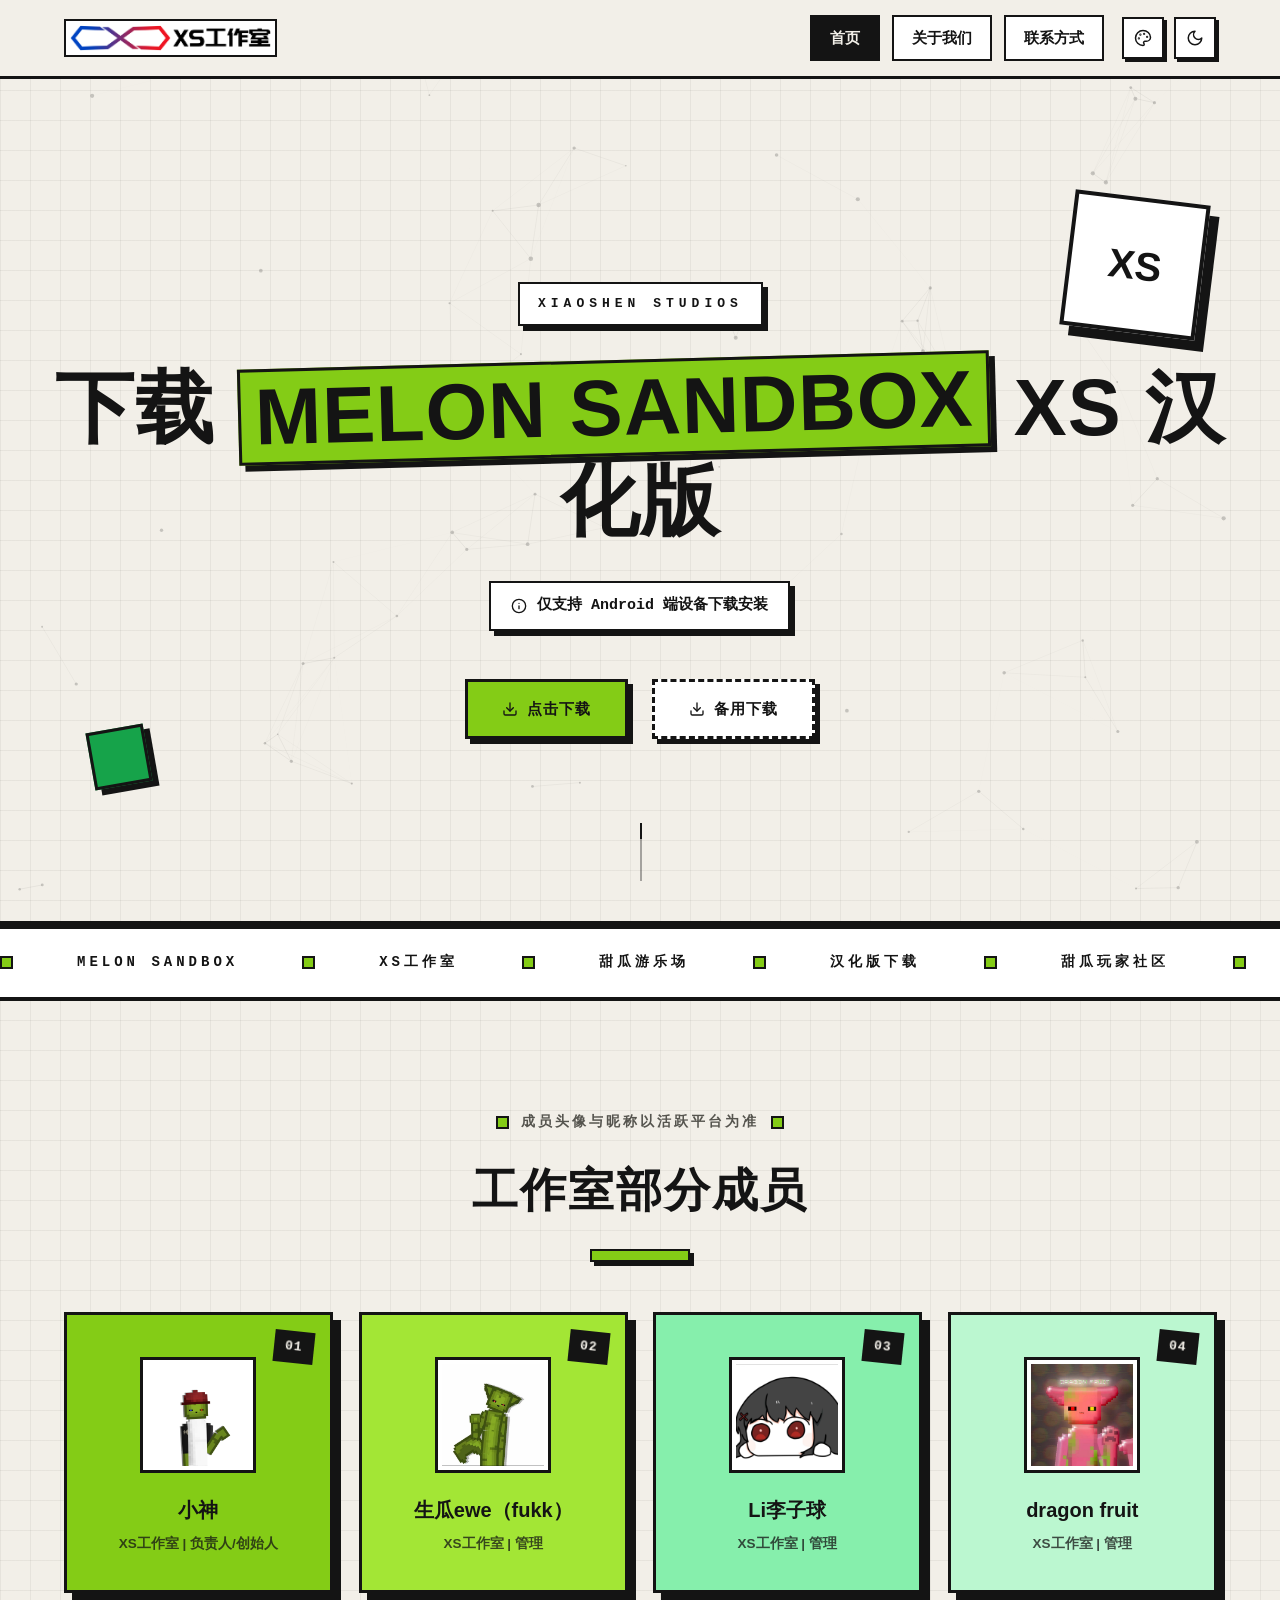
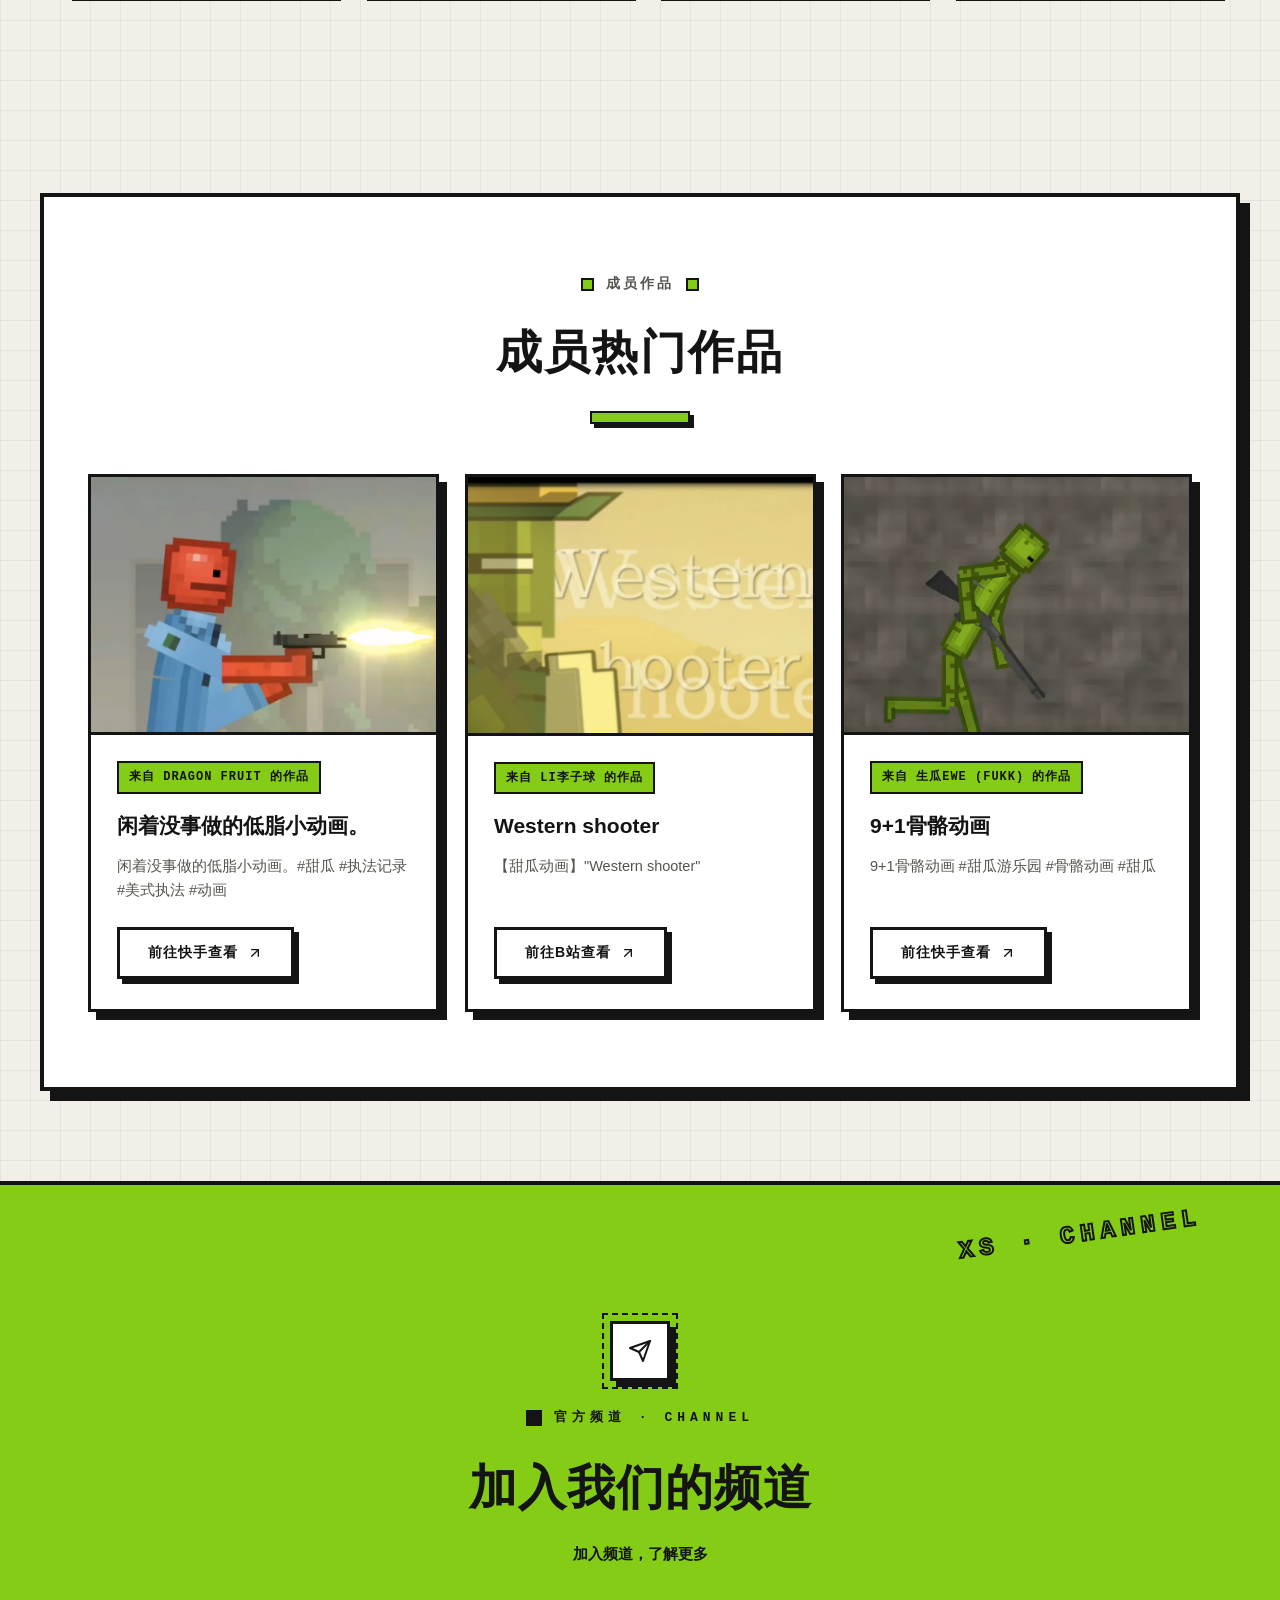
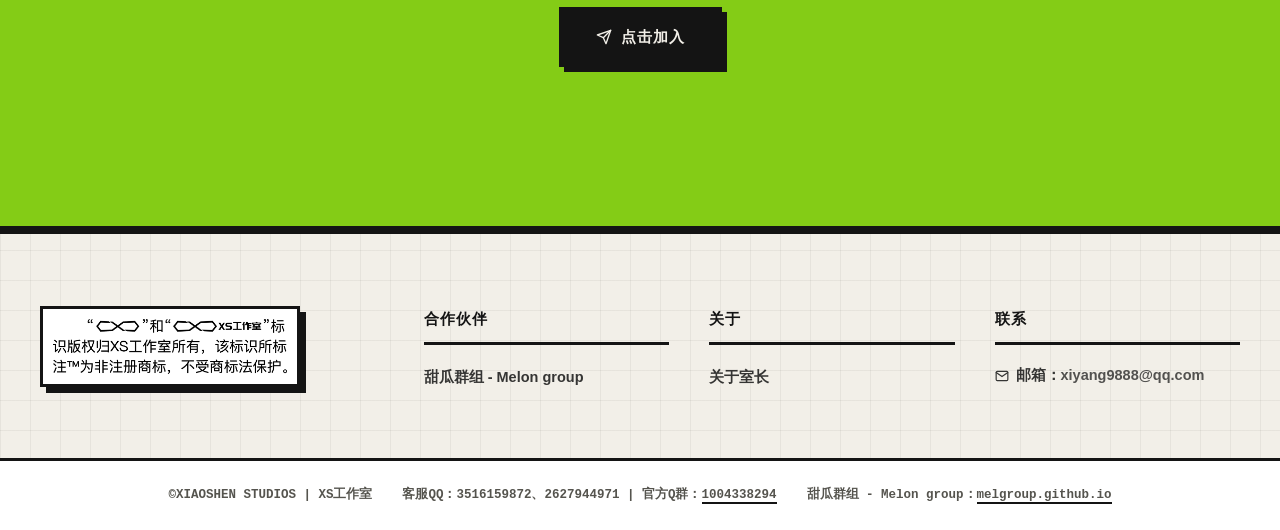
==== commit 9767c1d2: "feat: 集成 LiquidGlass 液态玻璃效果" ====
--- a/index.html
+++ b/index.html
@@ -4,17 +4,14 @@
   <meta charset="UTF-8">
   <meta name="viewport" content="width=device-width, initial-scale=1">
   <meta name="theme-color" content="#F2EFE8">
-  <title>XS工作室官方网�?/title>
+  <title>XS工作室官方网站</title>
   <meta name="description" content="《Melon Sandbox》非官方玩家组织">
-  <meta name="keywords" content="XS工作�?甜瓜游乐�?Melon Sandbox">
+  <meta name="keywords" content="XS工作室,甜瓜游乐场,Melon Sandbox">
   <link rel="icon" type="image/png" sizes="32x32" href="images/favicon-32.png">
   <link rel="apple-touch-icon" href="images/favicon-180.png">
   <link rel="stylesheet" href="css/style.css">
   <style>
-    /* LiquidGlass 容器 */
-    #lg-root { position: relative; }
-    #lg-works-root { position: relative; }
-    /* lg-glass 仅作标记，实际渲染由 JS 注入 WebGL canvas */
+    #lg-root, #lg-works-root { position: relative; }
     .lg-glass canvas { pointer-events: none !important; z-index: 0 !important; }
   </style>
 </head>
@@ -69,19 +66,19 @@
     <div class="preloader-inner">
       <img class="preloader-logo" src="images/logo.png" alt="">
       <div class="preloader-line"></div>
-      <span class="preloader-text">XS工作�?/span>
+      <span class="preloader-text">XS工作室</span>
     </div>
   </div>
 
   <div class="scroll-progress" id="scrollProgress"></div>
   <div class="cursor-glow" id="cursorGlow"></div>
 
-  <!-- ===== 导航�?===== -->
+  <!-- ===== 导航栏 ===== -->
   <header class="site-header" id="siteHeader">
     <div class="container nav-wrap">
       <a href="index.html" class="brand">
-        <img src="images/logo-light.png" alt="XS工作�?Logo" class="brand-logo brand-logo-light">
-        <img src="images/logo.png" alt="XS工作�?Logo" class="brand-logo brand-logo-dark">
+        <img src="images/logo-light.png" alt="XS工作室 Logo" class="brand-logo brand-logo-light">
+        <img src="images/logo.png" alt="XS工作室 Logo" class="brand-logo brand-logo-dark">
       </a>
       <nav class="nav" id="mainNav">
         <a href="index.html" class="nav-link active">首页</a>
@@ -120,10 +117,10 @@
       <div class="hero-aurora" aria-hidden="true"></div>
       <div class="container hero-content">
         <span class="hero-kicker reveal">XIAOSHEN STUDIOS</span>
-        <h1 class="hero-title reveal">下载 <em class="accent">Melon Sandbox</em> XS 汉化�?/h1>
+        <h1 class="hero-title reveal">下载 <em class="accent">Melon Sandbox</em> XS 汉化版</h1>
         <p class="hero-subtitle reveal">
           <svg class="ic hero-info-ic" aria-hidden="true" focusable="false"><use href="#i-info"/></svg>
-          <span>仅支�?Android 端设备下载安�?/span>
+          <span>仅支持 Android 端设备下载安装</span>
         </p>
         <div class="hero-actions reveal">
           <a class="btn btn-primary" href="https://1816986569.share.123pan.cn/123pan/jmLyVv-11Lph" target="_blank" rel="noopener">
@@ -139,43 +136,43 @@
       <div class="hero-scroll" aria-hidden="true"><span class="hero-scroll-dot"></span></div>
     </section>
 
-    <!-- ===== 话题滚动�?===== -->
+    <!-- ===== 话题滚动条 ===== -->
     <div class="marquee" aria-hidden="true">
       <div class="marquee-track">
-        <span>Melon Sandbox</span><span>XS工作�?/span><span>甜瓜游乐�?/span><span>汉化版下�?/span><span>甜瓜玩家社区</span><span>甜瓜群组</span><span>Melon Sandbox</span><span>XS工作�?/span><span>甜瓜游乐�?/span><span>汉化版下�?/span><span>甜瓜玩家社区</span><span>甜瓜群组</span>
-      </div>
-    </div>
-
-    <!-- ===== 工作室成�?===== -->
+        <span>Melon Sandbox</span><span>XS工作室</span><span>甜瓜游乐场</span><span>汉化版下载</span><span>甜瓜玩家社区</span><span>甜瓜群组</span><span>Melon Sandbox</span><span>XS工作室</span><span>甜瓜游乐场</span><span>汉化版下载</span><span>甜瓜玩家社区</span><span>甜瓜群组</span>
+      </div>
+    </div>
+
+    <!-- ===== 工作室成员 ===== -->
     <section class="section" id="members">
       <div class="container">
         <p class="section-eyebrow reveal">成员头像与昵称以活跃平台为准</p>
-        <h2 class="section-title reveal">工作室部分成�?/h2>
+        <h2 class="section-title reveal">工作室部分成员</h2>
         <div id="lg-root">
           <div class="member-grid">
             <figure class="member-card glass lg-glass reveal" data-tilt data-config='{"blurAmount":0.18,"refraction":0.35,"edgeHighlight":0.22,"fresnel":0.8,"cornerRadius":24,"opacity":0.88,"shadowOpacity":0.35,"shadowSpread":10,"shadowOffsetY":3,"brightness":0.06}'>
               <span class="member-idx">01</span>
               <img class="member-avatar" src="images/avatar-xiaoshen.png" alt="小神">
               <figcaption class="member-name">小神</figcaption>
-              <p class="member-role">XS工作�?| 负责�?创始�?/p>
+              <p class="member-role">XS工作室 | 负责人/创始人</p>
             </figure>
             <figure class="member-card glass lg-glass reveal" data-tilt data-config='{"blurAmount":0.18,"refraction":0.35,"edgeHighlight":0.22,"fresnel":0.8,"cornerRadius":24,"opacity":0.88,"shadowOpacity":0.35,"shadowSpread":10,"shadowOffsetY":3,"brightness":0.06}'>
               <span class="member-idx">02</span>
-              <img class="member-avatar" src="images/avatar-shenggua.jpg" alt="生瓜ewe（fukk�?>
-              <figcaption class="member-name">生瓜ewe（fukk�?/figcaption>
-              <p class="member-role">XS工作�?| 管理</p>
+              <img class="member-avatar" src="images/avatar-shenggua.jpg" alt="生瓜ewe（fukk）">
+              <figcaption class="member-name">生瓜ewe（fukk）</figcaption>
+              <p class="member-role">XS工作室 | 管理</p>
             </figure>
             <figure class="member-card glass lg-glass reveal" data-tilt data-config='{"blurAmount":0.18,"refraction":0.35,"edgeHighlight":0.22,"fresnel":0.8,"cornerRadius":24,"opacity":0.88,"shadowOpacity":0.35,"shadowSpread":10,"shadowOffsetY":3,"brightness":0.06}'>
               <span class="member-idx">03</span>
-              <img class="member-avatar" src="images/avatar-liziqiu.jpg" alt="Li李子�?>
-              <figcaption class="member-name">Li李子�?/figcaption>
-              <p class="member-role">XS工作�?| 管理</p>
+              <img class="member-avatar" src="images/avatar-liziqiu.jpg" alt="Li李子球">
+              <figcaption class="member-name">Li李子球</figcaption>
+              <p class="member-role">XS工作室 | 管理</p>
             </figure>
             <figure class="member-card glass lg-glass reveal" data-tilt data-config='{"blurAmount":0.18,"refraction":0.35,"edgeHighlight":0.22,"fresnel":0.8,"cornerRadius":24,"opacity":0.88,"shadowOpacity":0.35,"shadowSpread":10,"shadowOffsetY":3,"brightness":0.06}'>
               <span class="member-idx">04</span>
               <img class="member-avatar" src="images/avatar-dragonfruit.jpg" alt="dragon fruit">
               <figcaption class="member-name">dragon fruit</figcaption>
-              <p class="member-role">XS工作�?| 管理</p>
+              <p class="member-role">XS工作室 | 管理</p>
             </figure>
           </div>
         </div>
@@ -191,13 +188,13 @@
           <div class="work-grid">
             <article class="work-card glass lg-glass reveal" data-tilt data-config='{"blurAmount":0.18,"refraction":0.35,"edgeHighlight":0.22,"fresnel":0.8,"cornerRadius":24,"opacity":0.88,"shadowOpacity":0.35,"shadowSpread":10,"shadowOffsetY":3,"brightness":0.06}'>
               <div class="work-cover">
-                <img src="images/work-dragonfruit.jpg" alt="闲着没事做的低脂小动�? loading="lazy">
+                <img src="images/work-dragonfruit.jpg" alt="闲着没事做的低脂小动画" loading="lazy">
                 <span class="work-view" aria-hidden="true"><svg class="ic" aria-hidden="true" focusable="false"><use href="#i-arrow-up-right"/></svg></span>
               </div>
               <div class="work-body">
-                <span class="work-author">来自 dragon fruit 的作�?/span>
-                <h3 class="work-title">闲着没事做的低脂小动画�?/h3>
-                <p class="work-desc">闲着没事做的低脂小动画�?甜瓜 #执法记录 #美式执法 #动画</p>
+                <span class="work-author">来自 dragon fruit 的作品</span>
+                <h3 class="work-title">闲着没事做的低脂小动画。</h3>
+                <p class="work-desc">闲着没事做的低脂小动画。#甜瓜 #执法记录 #美式执法 #动画</p>
                 <a class="btn btn-outline" href="http://v.kuaishou.com/KPwKpQvZ" target="_blank" rel="noopener">
                   <span class="btn-text">前往快手查看</span>
                   <svg class="ic btn-ic" aria-hidden="true" focusable="false"><use href="#i-arrow-up-right"/></svg>
@@ -210,11 +207,11 @@
                 <span class="work-view" aria-hidden="true"><svg class="ic" aria-hidden="true" focusable="false"><use href="#i-arrow-up-right"/></svg></span>
               </div>
               <div class="work-body">
-                <span class="work-author">来自 Li李子�?的作�?/span>
+                <span class="work-author">来自 Li李子球 的作品</span>
                 <h3 class="work-title">Western shooter</h3>
-                <p class="work-desc">【甜瓜动画�?Western shooter"</p>
+                <p class="work-desc">【甜瓜动画】"Western shooter"</p>
                 <a class="btn btn-outline" href="http://b23.tv/dc9qNei" target="_blank" rel="noopener">
-                  <span class="btn-text">前往B站查�?/span>
+                  <span class="btn-text">前往B站查看</span>
                   <svg class="ic btn-ic" aria-hidden="true" focusable="false"><use href="#i-arrow-up-right"/></svg>
                 </a>
               </div>
@@ -225,9 +222,9 @@
                 <span class="work-view" aria-hidden="true"><svg class="ic" aria-hidden="true" focusable="false"><use href="#i-arrow-up-right"/></svg></span>
               </div>
               <div class="work-body">
-                <span class="work-author">来自 生瓜ewe (fukk) 的作�?/span>
+                <span class="work-author">来自 生瓜ewe (fukk) 的作品</span>
                 <h3 class="work-title">9+1骨骼动画</h3>
-                <p class="work-desc">9+1骨骼动画 #甜瓜游乐�?#骨骼动画 #甜瓜</p>
+                <p class="work-desc">9+1骨骼动画 #甜瓜游乐园 #骨骼动画 #甜瓜</p>
                 <a class="btn btn-outline" href="http://v.kuaishou.com/JDgKGIay" target="_blank" rel="noopener">
                   <span class="btn-text">前往快手查看</span>
                   <svg class="ic btn-ic" aria-hidden="true" focusable="false"><use href="#i-arrow-up-right"/></svg>
@@ -250,8 +247,8 @@
           <svg class="ic" aria-hidden="true" focusable="false"><use href="#i-send"/></svg>
         </span>
         <p class="join-label reveal">官方频道 · CHANNEL</p>
-        <h2 class="join-title reveal">加入我们的频�?/h2>
-        <p class="join-subtitle reveal">加入频道，了解更�?/p>
+        <h2 class="join-title reveal">加入我们的频道</h2>
+        <p class="join-subtitle reveal">加入频道，了解更多</p>
         <div class="join-actions reveal">
           <a class="btn btn-primary" href="http://pd.qq.com/s/3m5mgyonx" target="_blank" rel="noopener">
             <svg class="ic btn-ic" aria-hidden="true" focusable="false"><use href="#i-send"/></svg>
@@ -267,7 +264,7 @@
   <footer class="site-footer">
     <div class="container footer-grid">
       <div class="footer-col footer-brand">
-        <span class="footer-logo"><img src="images/footer-logo.png" alt="XS工作�?></span>
+        <span class="footer-logo"><img src="images/footer-logo.png" alt="XS工作室"></span>
       </div>
       <div class="footer-col">
         <h4 class="footer-title">合作伙伴</h4>
@@ -283,14 +280,14 @@
       </div>
       <div class="footer-col">
         <h4 class="footer-title">联系</h4>
-        <p class="footer-text"><svg class="ic footer-mail" aria-hidden="true" focusable="false"><use href="#i-mail"/></svg><span>邮箱�?a href="mailto:xiyang9888@qq.com">xiyang9888@qq.com</a></span></p>
+        <p class="footer-text"><svg class="ic footer-mail" aria-hidden="true" focusable="false"><use href="#i-mail"/></svg><span>邮箱：<a href="mailto:xiyang9888@qq.com">xiyang9888@qq.com</a></span></p>
       </div>
     </div>
     <div class="footer-bottom">
       <div class="container footer-bottom-inner">
-        <p>©XIAOSHEN STUDIOS | XS工作�?/p>
-        <p>客服QQ�?516159872�?627944971 | 官方Q群：<a href="http://qm.qq.com/q/MsI9bf29GK" target="_blank" rel="noopener">1004338294</a></p>
-        <p>甜瓜群组 - Melon group�?a href="https://melgroup.github.io/" target="_blank" rel="noopener">melgroup.github.io</a></p>
+        <p>©XIAOSHEN STUDIOS | XS工作室</p>
+        <p>客服QQ：3516159872、2627944971 | 官方Q群：<a href="http://qm.qq.com/q/MsI9bf29GK" target="_blank" rel="noopener">1004338294</a></p>
+        <p>甜瓜群组 - Melon group：<a href="https://melgroup.github.io/" target="_blank" rel="noopener">melgroup.github.io</a></p>
       </div>
     </div>
   </footer>
--- a/css/style.css
+++ b/css/style.css
@@ -1,20 +1,21 @@
-/* ===== XS工作室 — iOS Liquid Glass · 双主题 ===== */
+/* ===== XS工作室 — Neo-Brutalism (新粗野主义) · 双主题 ===== */
 
 :root {
   --ink: #141414;
   --paper: #F2EFE8;
   --paper-2: #FFFFFF;
-  --panel: rgba(255, 255, 255, 0.55);
+  --panel: #FFFFFF;
   --text-dim: #55544E;
   --line: var(--ink);
-  --line-soft: rgba(20, 20, 20, 0.2);
-  --shadow-color: rgba(0, 0, 0, 0.12);
-  --accent: #007AFF;
-  --accent-2: #0051D5;
-  --mint: #30D158;
-  --sky: #0AC4FF;
-  --pink: #FF375F;
-  --ease-out: cubic-bezier(0.25, 0.46, 0.45, 0.94);
+  --line-soft: rgba(20, 20, 20, 0.35);
+  --line-grid: rgba(20, 20, 20, 0.055);
+  --shadow-color: #141414;
+  --accent: #84CC16;
+  --accent-2: #16A34A;
+  --mint: #A3E635;
+  --sky: #86EFAC;
+  --pink: #BBF7D0;
+  --ease-out: cubic-bezier(0.22, 1, 0.36, 1);
   --ease-spring: cubic-bezier(0.34, 1.56, 0.64, 1);
   --font: "Noto Sans SC", "PingFang SC", "Hiragino Sans GB", "Microsoft YaHei", "Segoe UI", sans-serif;
   --mono: "JetBrains Mono", "Cascadia Code", "Consolas", "SF Mono", monospace;
@@ -22,43 +23,44 @@
 
 [data-theme="dark"] {
   --ink: #F2EFE8;
-  --paper: #0D0D0D;
-  --paper-2: #1C1C1E;
-  --panel: rgba(255, 255, 255, 0.08);
-  --text-dim: #8E8E93;
-  --line: rgba(255, 255, 255, 0.12);
-  --line-soft: rgba(255, 255, 255, 0.1);
-  --shadow-color: rgba(0, 0, 0, 0.4);
-}
-
-/* ===== 配色主题（默认蓝 / 黄 / 绿 / 紫） ===== */
+  --paper: #151513;
+  --paper-2: #1F1F1C;
+  --panel: #1F1F1C;
+  --text-dim: #A6A69A;
+  --line: #F2EFE8;
+  --line-soft: rgba(242, 239, 232, 0.35);
+  --line-grid: rgba(242, 239, 232, 0.05);
+  --shadow-color: #000000;
+}
+
+/* ===== 配色主题（默认绿 / 黄 / 蓝 / 紫） ===== */
 [data-accent="yellow"] {
-  --accent: #FF9F0A;
-  --accent-2: #E88A00;
-  --mint: #FFE166;
-  --sky: #FFD60A;
-  --pink: #FF453A;
+  --accent: #FFD43B;
+  --accent-2: #FF6B5E;
+  --mint: #A9E5BB;
+  --sky: #B8D4FF;
+  --pink: #FFB3C7;
 }
 [data-accent="green"] {
-  --accent: #30D158;
-  --accent-2: #248A3D;
-  --mint: #6EE7B7;
-  --sky: #34C759;
-  --pink: #A8E6CF;
+  --accent: #84CC16;
+  --accent-2: #16A34A;
+  --mint: #A3E635;
+  --sky: #86EFAC;
+  --pink: #BBF7D0;
 }
 [data-accent="blue"] {
-  --accent: #007AFF;
-  --accent-2: #0051D5;
-  --mint: #5AC8FA;
-  --sky: #007AFF;
-  --pink: #AF52DE;
+  --accent: #38BDF8;
+  --accent-2: #3B82F6;
+  --mint: #7DD3FC;
+  --sky: #93C5FD;
+  --pink: #A5B4FC;
 }
 [data-accent="purple"] {
-  --accent: #BF5AF2;
-  --accent-2: #9945CC;
-  --mint: #D28BF7;
-  --sky: #5E5CE6;
-  --pink: #FF375F;
+  --accent: #A855F7;
+  --accent-2: #7C3AED;
+  --mint: #C084FC;
+  --sky: #D8B4FE;
+  --pink: #F0ABFC;
 }
 
 * { margin: 0; padding: 0; box-sizing: border-box; }
@@ -67,7 +69,11 @@
 
 body {
   font-family: var(--font);
-  background: var(--paper);
+  background-color: var(--paper);
+  background-image:
+    linear-gradient(var(--line-grid) 1px, transparent 1px),
+    linear-gradient(90deg, var(--line-grid) 1px, transparent 1px);
+  background-size: 30px 30px;
   color: var(--ink);
   line-height: 1.7;
   -webkit-font-smoothing: antialiased;
@@ -93,13 +99,14 @@
 
 ::selection { background: var(--accent); color: var(--ink); }
 
-::-webkit-scrollbar { width: 8px; }
-::-webkit-scrollbar-track { background: transparent; }
+::-webkit-scrollbar { width: 14px; }
+::-webkit-scrollbar-track { background: var(--paper); border-left: 2px solid var(--ink); }
 ::-webkit-scrollbar-thumb {
-  background: rgba(128, 128, 128, 0.3);
-  border-radius: 4px;
-}
-::-webkit-scrollbar-thumb:hover { background: rgba(128, 128, 128, 0.5); }
+  background: var(--accent);
+  border: 2px solid var(--ink);
+  border-radius: 0;
+}
+::-webkit-scrollbar-thumb:hover { background: var(--accent-2); }
 
 .container {
   width: 100%;
@@ -137,6 +144,10 @@
   align-items: center;
   justify-content: center;
   background: var(--paper);
+  background-image:
+    linear-gradient(var(--line-grid) 1px, transparent 1px),
+    linear-gradient(90deg, var(--line-grid) 1px, transparent 1px);
+  background-size: 30px 30px;
   transition: opacity 0.45s ease, visibility 0.45s ease;
 }
 .preloader.hide { opacity: 0; visibility: hidden; }
@@ -201,17 +212,17 @@
   position: fixed;
   top: 0;
   left: 0;
-  width: 20px;
-  height: 20px;
-  margin: -10px 0 0 -10px;
-  background: radial-gradient(circle, var(--accent) 0%, transparent 70%);
-  border-radius: 50%;
+  width: 30px;
+  height: 30px;
+  margin: -15px 0 0 -15px;
+  background: var(--accent);
+  border: 3px solid var(--ink);
   pointer-events: none;
   z-index: 6;
   opacity: 0;
   transition: opacity 0.3s ease;
 }
-.cursor-glow.visible { opacity: 0.6; }
+.cursor-glow.visible { opacity: 0.9; }
 
 .click-ring {
   position: fixed;
@@ -229,46 +240,32 @@
   100% { transform: scale(3.2) rotate(90deg); opacity: 0; border-color: var(--ink); }
 }
 
-/* ===== 粗野主义卡片工具类（液态玻璃替代） ===== */
+/* ===== 粗野主义卡片工具类 ===== */
 .glass {
   background: var(--panel);
-  backdrop-filter: blur(20px) saturate(180%);
-  -webkit-backdrop-filter: blur(20px) saturate(180%);
-  border: 1px solid rgba(255, 255, 255, 0.2);
-  box-shadow: 0 4px 24px var(--shadow-color), inset 0 1px 0 rgba(255,255,255,0.15);
-}
-
-[data-theme="dark"] .glass {
-  border: 1px solid rgba(255, 255, 255, 0.08);
-  box-shadow: 0 4px 24px rgba(0,0,0,0.5), inset 0 1px 0 rgba(255,255,255,0.05);
-}
-
-/* ===== 导航栏 —— 液态玻璃 ===== */
+  border: 3px solid var(--ink);
+  box-shadow: 8px 8px 0 var(--shadow-color);
+}
+
+/* ===== 导航栏 ===== */
 .site-header {
     position: sticky;
     top: 0;
     left: 0;
     right: 0;
     z-index: 200;
-    background: var(--panel);
-    backdrop-filter: blur(24px) saturate(200%);
-    -webkit-backdrop-filter: blur(24px) saturate(200%);
-    border-bottom: 1px solid rgba(255, 255, 255, 0.15);
-    box-shadow: 0 1px 0 rgba(255,255,255,0.1), 0 4px 20px var(--shadow-color);
+    background: var(--paper);
+    border-bottom: 3px solid var(--ink);
     transition: box-shadow 0.25s ease;
     animation: headerIn 0.6s var(--ease-out) both;
   }
   @keyframes headerIn {
-    from { opacity: 0; transform: translateY(-12px); }
+    from { opacity: 0; transform: translateY(-16px); }
     to   { transform: none; opacity: 1; }
   }
-  [data-theme="dark"] .site-header {
-    border-bottom: 1px solid rgba(255, 255, 255, 0.06);
-    box-shadow: 0 1px 0 rgba(255,255,255,0.04), 0 4px 20px rgba(0,0,0,0.5);
-  }
   .site-header.scrolled {
-    background: var(--panel);
-    box-shadow: 0 1px 0 rgba(255,255,255,0.1), 0 8px 32px var(--shadow-color);
+    background: var(--paper);
+    box-shadow: 0 8px 0 -4px var(--shadow-color);
   }
 
 .nav-wrap {
@@ -297,19 +294,21 @@
 
 .nav-link {
   font-size: 15px;
-  font-weight: 600;
-  color: var(--ink);
-  padding: 8px 16px;
-  border-radius: 12px;
-  background: transparent;
-  transition: background 0.2s ease, color 0.2s ease, transform 0.15s ease;
+  font-weight: 800;
+  color: var(--ink);
+  padding: 8px 18px;
+  border: 2px solid var(--ink);
+  background: var(--paper-2);
+  transition: background 0.2s ease, color 0.2s ease, transform 0.15s ease, box-shadow 0.15s ease;
 }
 .nav-link:hover {
-  background: rgba(128, 128, 128, 0.1);
+  background: var(--accent);
+  transform: translate(-1px, -1px);
+  box-shadow: 3px 3px 0 var(--shadow-color);
 }
 .nav-link.active {
-  background: var(--accent);
-  color: #FFFFFF;
+  background: var(--ink);
+  color: var(--paper);
 }
 
 .nav-toggle {
@@ -334,24 +333,26 @@
 
 /* ===== 主题切换 ===== */
 .theme-toggle {
-  width: 40px;
-  height: 40px;
+  width: 42px;
+  height: 42px;
   display: inline-flex;
   align-items: center;
   justify-content: center;
-  background: rgba(128, 128, 128, 0.1);
-  border: none;
-  border-radius: 12px;
+  background: var(--paper-2);
+  border: 2px solid var(--ink);
+  box-shadow: 3px 3px 0 var(--shadow-color);
   cursor: pointer;
   color: var(--ink);
-  transition: transform 0.15s ease, background 0.2s ease;
+  transition: transform 0.15s ease, box-shadow 0.15s ease, background 0.2s ease;
 }
 .theme-toggle:hover {
-  background: rgba(128, 128, 128, 0.2);
-  transform: scale(1.05);
+  transform: translate(-1px, -1px);
+  box-shadow: 5px 5px 0 var(--shadow-color);
+  background: var(--accent);
 }
 .theme-toggle:active {
-  transform: scale(0.95);
+  transform: translate(2px, 2px);
+  box-shadow: 0 0 0 var(--shadow-color);
 }
 .theme-toggle .tt-sun { display: none; }
 .theme-toggle .tt-moon { display: block; }
@@ -366,24 +367,26 @@
 }
 .palette-wrap { position: relative; }
 .palette-toggle {
-  width: 40px;
-  height: 40px;
+  width: 42px;
+  height: 42px;
   display: inline-flex;
   align-items: center;
   justify-content: center;
-  background: rgba(128, 128, 128, 0.1);
-  border: none;
-  border-radius: 12px;
+  background: var(--paper-2);
+  border: 2px solid var(--ink);
+  box-shadow: 3px 3px 0 var(--shadow-color);
   cursor: pointer;
   color: var(--ink);
-  transition: transform 0.15s ease, background 0.2s ease;
+  transition: transform 0.15s ease, box-shadow 0.15s ease, background 0.2s ease;
 }
 .palette-toggle:hover {
-  background: rgba(128, 128, 128, 0.2);
-  transform: scale(1.05);
+  transform: translate(-1px, -1px);
+  box-shadow: 5px 5px 0 var(--shadow-color);
+  background: var(--accent);
 }
 .palette-toggle:active {
-  transform: scale(0.95);
+  transform: translate(2px, 2px);
+  box-shadow: 0 0 0 var(--shadow-color);
 }
 .palette-pop {
   position: absolute;
@@ -392,30 +395,26 @@
   display: none;
   flex-wrap: wrap;
   gap: 10px;
-  background: var(--panel);
-  backdrop-filter: blur(24px) saturate(200%);
-  -webkit-backdrop-filter: blur(24px) saturate(200%);
-  border: 1px solid rgba(255, 255, 255, 0.15);
-  border-radius: 20px;
-  padding: 16px;
-  box-shadow: 0 8px 32px var(--shadow-color);
+  background: var(--paper-2);
+  border: 3px solid var(--ink);
+  box-shadow: 6px 6px 0 var(--shadow-color);
+  padding: 12px;
   z-index: 320;
 }
 .palette-pop.open { display: flex; }
 .swatch {
   width: 34px;
   height: 34px;
-  border: none;
-  border-radius: 50%;
+  border: 2px solid var(--ink);
   cursor: pointer;
   position: relative;
   transition: transform 0.15s ease;
 }
-.swatch:hover { transform: scale(1.15); }
-.swatch[data-accent="yellow"] { background: #FF9F0A; }
-.swatch[data-accent="green"]  { background: #30D158; }
-.swatch[data-accent="blue"]   { background: #007AFF; }
-.swatch[data-accent="purple"] { background: #BF5AF2; }
+.swatch:hover { transform: scale(1.12) rotate(-6deg); }
+.swatch[data-accent="yellow"] { background: #FFD43B; }
+.swatch[data-accent="green"]  { background: #84CC16; }
+.swatch[data-accent="blue"]   { background: #38BDF8; }
+.swatch[data-accent="purple"] { background: #A855F7; }
 .swatch.active::after {
   content: "\2713";
   position: absolute;
@@ -423,13 +422,13 @@
   display: flex;
   align-items: center;
   justify-content: center;
-  font-size: 16px;
-  font-weight: 700;
-  color: #fff;
-}
-.swatch.active { outline: 2px solid var(--ink); outline-offset: 2px; }
-
-/* ===== 按钮（iOS Liquid Glass 风格） ===== */
+  font-size: 17px;
+  font-weight: 900;
+  color: #141414;
+}
+.swatch.active { outline: 3px solid var(--ink); outline-offset: 2px; }
+
+/* ===== 按钮（粗野主义：粗描边 + 硬投影） ===== */
 .btn {
   position: relative;
   display: inline-flex;
@@ -437,66 +436,53 @@
   justify-content: center;
   gap: 9px;
   padding: 14px 34px;
-  border-radius: 16px;
+  border: 3px solid var(--ink);
+  border-radius: 0;
   font-size: 15px;
-  font-weight: 600;
-  letter-spacing: 0.3px;
+  font-weight: 800;
+  letter-spacing: 1px;
   cursor: pointer;
   color: var(--ink);
-  background: var(--panel);
-  backdrop-filter: blur(20px) saturate(180%);
-  -webkit-backdrop-filter: blur(20px) saturate(180%);
-  border: 1px solid rgba(255, 255, 255, 0.25);
-  box-shadow: 0 2px 16px var(--shadow-color), inset 0 1px 0 rgba(255,255,255,0.2);
+  background: var(--paper-2);
+  box-shadow: 5px 5px 0 var(--shadow-color);
   transition: transform 0.18s var(--ease-spring), box-shadow 0.18s var(--ease-spring), background 0.2s ease, color 0.2s ease;
-  overflow: hidden;
-}
-.btn::before {
-  content: "";
-  position: absolute;
-  top: 0;
-  left: -100%;
-  width: 100%;
-  height: 100%;
-  background: linear-gradient(90deg, transparent, rgba(255,255,255,0.25), transparent);
-  transition: left 0.4s ease;
-}
-.btn:hover::before { left: 100%; }
+}
 .btn:hover {
-  transform: translateY(-2px);
-  box-shadow: 0 8px 28px var(--shadow-color), inset 0 1px 0 rgba(255,255,255,0.25);
+  transform: translate(-3px, -3px);
+  box-shadow: 9px 9px 0 var(--shadow-color);
+  background: var(--accent-2);
+  color: var(--ink);
 }
 .btn:active {
-  transform: translateY(0) scale(0.97);
-  box-shadow: 0 2px 8px var(--shadow-color);
+  transform: translate(3px, 3px) scale(0.98);
+  box-shadow: 0 0 0 var(--shadow-color);
 }
 .btn .btn-ic { width: 16px; height: 16px; transition: transform 0.3s var(--ease-spring); }
-.btn:hover .btn-ic { transform: translateY(1px) rotate(-4deg); }
-.btn:active .btn-ic { transform: translateY(2px); }
-.btn-outline:hover .btn-ic { transform: translate(1px, -1px); }
+.btn:hover .btn-ic { transform: translateY(2px) rotate(-8deg); }
+.btn:active .btn-ic { transform: translateY(3px); }
+.btn-outline:hover .btn-ic { transform: translate(2px, -2px); }
 .btn .btn-text { position: relative; z-index: 1; }
 
 .btn-primary {
   background: var(--accent);
-  color: #FFFFFF;
-  border-color: transparent;
+  color: var(--ink);
 }
 .btn-primary:hover {
+  background: var(--ink);
+  color: var(--paper);
+}
+.btn-primary:active {
   background: var(--accent-2);
-  color: #FFFFFF;
-}
-.btn-primary:active {
-  background: var(--accent);
-  color: #FFFFFF;
+  color: var(--ink);
 }
 .btn-primary .btn-ic { color: inherit; }
 
 .btn-ghost {
-  background: rgba(128, 128, 128, 0.08);
+  background: var(--paper-2);
   border-style: dashed;
 }
 .btn-ghost:hover {
-  background: rgba(128, 128, 128, 0.15);
+  background: var(--sky);
   border-style: solid;
 }
 
@@ -504,24 +490,31 @@
   background: transparent;
   padding: 11px 28px;
   font-size: 14px;
-  border-radius: 14px;
 }
 .btn-outline:hover {
-  background: rgba(48, 209, 88, 0.15);
+  background: var(--mint);
   border-style: solid;
 }
 
 /* ===== 通用 Section ===== */
-.section { padding: 100px 0; }
-.section-alt { padding: 80px 0; }
+.section { padding: 110px 0; }
+.section-alt { padding: 90px 0; }
+
+.section-alt .container {
+  background: var(--paper-2);
+  border: 4px solid var(--ink);
+  border-top: 4px solid var(--ink);
+  padding: 76px 44px;
+  box-shadow: 10px 10px 0 var(--shadow-color);
+}
 
 .section-eyebrow {
   font-family: var(--mono);
   text-align: center;
   color: var(--text-dim);
-  font-size: 12px;
-  font-weight: 600;
-  margin-bottom: 12px;
+  font-size: 14px;
+  font-weight: 700;
+  margin-bottom: 16px;
   letter-spacing: 3px;
   text-transform: uppercase;
 }
@@ -529,75 +522,88 @@
 .section-eyebrow::after {
   content: "";
   display: inline-block;
-  width: 6px;
-  height: 6px;
-  background: var(--accent);
-  border-radius: 50%;
+  width: 9px;
+  height: 9px;
+  background: var(--accent);
+  border: 2px solid var(--ink);
   vertical-align: middle;
   margin: 0 12px;
 }
 
 .section-title {
   text-align: center;
-  font-size: clamp(28px, 4vw, 42px);
-  font-weight: 800;
-  letter-spacing: -0.5px;
-  margin-bottom: 48px;
-  position: relative;
+  font-size: clamp(32px, 4vw, 46px);
+  font-weight: 900;
+  letter-spacing: 2px;
+  margin-bottom: 50px;
+  position: relative;
+  text-transform: uppercase;
 }
 .section-title::after {
   content: "";
   display: block;
-  width: 60px;
-  height: 4px;
-  margin: 16px auto 0;
-  background: var(--accent);
-  border-radius: 2px;
+  width: 96px;
+  height: 9px;
+  margin: 20px auto 0;
+  background: var(--accent);
+  border: 2px solid var(--ink);
+  box-shadow: 4px 4px 0 var(--shadow-color);
   animation: lineGrow 0.9s var(--ease-out) both;
 }
-@keyframes lineGrow { from { width: 0; } to { width: 60px; } }
+@keyframes lineGrow { from { width: 0; } to { width: 96px; } }
 
 /* ===== Hero 首屏 ===== */
 .hero {
     position: relative;
-    min-height: 90vh;
+    min-height: 94vh;
     display: flex;
     align-items: center;
     justify-content: center;
     overflow: hidden;
+    border-bottom: 4px solid var(--ink);
   }
   .hero::before,
-  .hero::after { display: none; }
+  .hero::after {
+    display: none;
+  }
 .hero-bg,
-.hero-overlay { display: none; }
+.hero-overlay {
+  display: none;
+}
 .hero-aurora {
   position: absolute;
   inset: 0;
   z-index: 1;
   pointer-events: none;
-  background: radial-gradient(ellipse 80% 60% at 50% 40%, rgba(0,122,255,0.07) 0%, transparent 70%);
 }
 .hero-aurora::before {
-  content: "";
+  content: "XS";
   position: absolute;
-  right: 8%;
-  top: 20%;
-  width: 100px;
-  height: 100px;
-  border-radius: 50%;
-  background: radial-gradient(circle, rgba(0,122,255,0.14) 0%, transparent 70%);
-  animation: floatSlow 6s ease-in-out infinite;
+  right: 6%;
+  top: 14%;
+  width: 128px;
+  height: 128px;
+  display: flex;
+  align-items: center;
+  justify-content: center;
+  border: 4px solid var(--ink);
+  background: var(--paper-2);
+  box-shadow: 10px 10px 0 var(--shadow-color);
+  font-weight: 900;
+  font-size: 40px;
+  transform: rotate(7deg);
 }
 .hero-aurora::after {
   content: "";
   position: absolute;
-  left: 10%;
-  bottom: 20%;
-  width: 60px;
-  height: 60px;
-  border-radius: 50%;
-  background: radial-gradient(circle, rgba(48,209,88,0.12) 0%, transparent 70%);
-  animation: floatSlow 5s ease-in-out infinite reverse;
+  left: 7%;
+  bottom: 16%;
+  width: 52px;
+  height: 52px;
+  background: var(--accent-2);
+  border: 3px solid var(--ink);
+  box-shadow: 6px 6px 0 var(--shadow-color);
+  transform: rotate(-10deg);
 }
 @keyframes fadeIn { from { opacity: 0; } to { opacity: 1; } }
 
@@ -612,16 +618,17 @@
   display: inline-flex;
   align-items: center;
   font-family: var(--mono);
-  font-size: 12px;
-  font-weight: 600;
-  letter-spacing: 4px;
-  color: var(--accent);
+  font-size: 13px;
+  font-weight: 800;
+  letter-spacing: 5px;
+  color: var(--ink);
   text-transform: uppercase;
-  background: rgba(0, 122, 255, 0.08);
-  border: 1px solid rgba(0, 122, 255, 0.2);
-  border-radius: 20px;
-  padding: 8px 20px;
-  margin-bottom: 32px;
+  background: var(--paper-2);
+  border: 2px solid var(--ink);
+  box-shadow: 5px 5px 0 var(--shadow-color);
+  padding: 9px 18px;
+  transform: rotate(-2deg);
+  margin-bottom: 34px;
 }
 .hero-kicker::before { display: none; }
 
@@ -644,47 +651,49 @@
 }
 
 .hero-title {
-  font-size: clamp(36px, 5.5vw, 72px);
-  font-weight: 800;
-  line-height: 1.15;
-  letter-spacing: -1px;
-  color: var(--ink);
+  font-size: clamp(44px, 6.2vw, 88px);
+  font-weight: 900;
+  line-height: 1.14;
+  letter-spacing: 1px;
+  color: var(--ink);
+  text-transform: uppercase;
 }
 .hero-title em.accent {
   font-style: normal;
-  background: linear-gradient(135deg, var(--accent) 0%, var(--mint) 100%);
-  -webkit-background-clip: text;
-  -webkit-text-fill-color: transparent;
-  background-clip: text;
+  color: var(--ink);
+  background: var(--accent);
+  border: 3px solid var(--ink);
+  padding: 0 14px;
+  box-shadow: 6px 6px 0 var(--shadow-color);
+  display: inline-block;
+  transform: rotate(-1.5deg);
 }
 
 .hero-subtitle {
-  margin: 28px auto 44px;
+  margin: 34px auto 48px;
   font-family: var(--mono);
-  font-size: 14px;
-  font-weight: 500;
-  color: var(--text-dim);
+  font-size: 15px;
+  font-weight: 700;
+  color: var(--ink);
   display: inline-flex;
   align-items: center;
   justify-content: center;
   gap: 10px;
   padding: 10px 20px;
-  background: var(--panel);
-  backdrop-filter: blur(16px);
-  -webkit-backdrop-filter: blur(16px);
-  border: 1px solid rgba(255, 255, 255, 0.15);
-  border-radius: 14px;
+  border: 2px solid var(--ink);
+  background: var(--paper-2);
+  box-shadow: 5px 5px 0 var(--shadow-color);
 }
 .hero-info-ic {
   width: 16px;
   height: 16px;
   flex: none;
-  color: var(--accent);
+  color: var(--ink);
 }
 
 .hero-actions {
   display: flex;
-  gap: 16px;
+  gap: 24px;
   justify-content: center;
   flex-wrap: wrap;
 }
@@ -722,25 +731,26 @@
 .member-grid {
   display: grid;
   grid-template-columns: repeat(4, 1fr);
-  gap: 24px;
+  gap: 26px;
 }
 
 .member-card {
   position: relative;
-  border-radius: 24px;
-  padding: 36px 20px 28px;
+  border: 3px solid var(--ink);
+  box-shadow: 8px 8px 0 var(--shadow-color);
+  padding: 42px 22px 34px;
   text-align: center;
   overflow: hidden;
   transform-style: preserve-3d;
-  transition: transform 0.2s var(--ease-out), box-shadow 0.2s var(--ease-out);
-}
-.member-card:nth-child(1) { background: linear-gradient(145deg, rgba(0,122,255,0.12), rgba(0,122,255,0.04)); }
-.member-card:nth-child(2) { background: linear-gradient(145deg, rgba(48,209,88,0.12), rgba(48,209,88,0.04)); }
-.member-card:nth-child(3) { background: linear-gradient(145deg, rgba(10,196,255,0.12), rgba(10,196,255,0.04)); }
-.member-card:nth-child(4) { background: linear-gradient(145deg, rgba(191,90,242,0.12), rgba(191,90,242,0.04)); }
+  transition: transform 0.18s var(--ease-out), box-shadow 0.18s var(--ease-out);
+}
+.member-card:nth-child(1) { background: var(--accent); }
+.member-card:nth-child(2) { background: var(--mint); }
+.member-card:nth-child(3) { background: var(--sky); }
+.member-card:nth-child(4) { background: var(--pink); }
 .member-card:hover {
-  transform: translateY(-4px);
-  box-shadow: 0 12px 40px var(--shadow-color);
+  transform: translate(-3px, -3px);
+  box-shadow: 12px 12px 0 var(--shadow-color);
 }
 
 .member-card::before,
@@ -753,75 +763,69 @@
   top: 16px;
   right: 16px;
   font-family: var(--mono);
-  font-size: 11px;
-  font-weight: 700;
+  font-size: 13px;
+  font-weight: 800;
   letter-spacing: 1px;
-  color: var(--accent);
-  background: rgba(0, 122, 255, 0.1);
-  border: 1px solid rgba(0, 122, 255, 0.2);
-  border-radius: 8px;
-  padding: 3px 8px;
+  color: var(--paper);
+  background: var(--ink);
+  border: 2px solid var(--ink);
+  padding: 3px 9px;
+  transform: rotate(6deg);
   transition: background 0.2s ease, color 0.2s ease;
 }
 .member-card:hover .member-idx {
-  background: var(--accent);
-  color: #fff;
+  background: var(--accent-2);
+  color: var(--ink);
 }
 
 .member-avatar {
-  width: 96px;
-  height: 96px;
+  width: 116px;
+  height: 116px;
   object-fit: cover;
-  border-radius: 50%;
-  margin: 0 auto 18px;
-  border: 3px solid rgba(255, 255, 255, 0.3);
-  padding: 3px;
-  background: var(--panel);
-  backdrop-filter: blur(8px);
-  -webkit-backdrop-filter: blur(8px);
-  box-shadow: 0 4px 16px var(--shadow-color);
-  transition: transform 0.25s var(--ease-out), box-shadow 0.25s ease;
+  border-radius: 0;
+  margin: 0 auto 20px;
+  border: 3px solid var(--ink);
+  padding: 4px;
+  background: var(--paper-2);
+  transition: transform 0.25s var(--ease-out);
 }
 .member-card:hover .member-avatar {
-  transform: scale(1.06);
-  box-shadow: 0 6px 24px var(--shadow-color);
+  transform: scale(1.05) rotate(3deg);
 }
 
 .member-name {
-  font-size: 18px;
-  font-weight: 700;
-  margin-bottom: 4px;
+  font-size: 20px;
+  font-weight: 900;
+  margin-bottom: 6px;
 }
 .member-role {
-  font-size: 13px;
-  font-weight: 500;
-  color: var(--text-dim);
+  font-size: 13.5px;
+  font-weight: 600;
+  color: var(--ink);
+  opacity: 0.75;
 }
 
 /* ===== 作品卡片 ===== */
 .work-grid {
   display: grid;
   grid-template-columns: repeat(3, 1fr);
-  gap: 24px;
+  gap: 26px;
 }
 
 .work-card {
   position: relative;
-  border-radius: 24px;
+  border: 3px solid var(--ink);
+  box-shadow: 8px 8px 0 var(--shadow-color);
   overflow: hidden;
   display: flex;
   flex-direction: column;
   background: var(--panel);
-  backdrop-filter: blur(20px) saturate(180%);
-  -webkit-backdrop-filter: blur(20px) saturate(180%);
-  border: 1px solid rgba(255, 255, 255, 0.18);
-  box-shadow: 0 4px 24px var(--shadow-color), inset 0 1px 0 rgba(255,255,255,0.12);
   transform-style: preserve-3d;
-  transition: transform 0.2s var(--ease-out), box-shadow 0.2s var(--ease-out);
+  transition: transform 0.18s var(--ease-out), box-shadow 0.18s var(--ease-out);
 }
 .work-card:hover {
-  transform: translateY(-4px);
-  box-shadow: 0 12px 40px var(--shadow-color), inset 0 1px 0 rgba(255,255,255,0.15);
+  transform: translate(-3px, -3px);
+  box-shadow: 12px 12px 0 var(--shadow-color);
 }
 
 .work-cover {
@@ -829,35 +833,34 @@
   overflow: hidden;
   background: var(--paper-2);
   position: relative;
+  border-bottom: 3px solid var(--ink);
 }
 .work-cover::after { display: none; }
 .work-view {
   position: absolute;
   left: 50%;
   top: 50%;
-  width: 52px;
-  height: 52px;
-  margin: -26px 0 0 -26px;
+  width: 56px;
+  height: 56px;
+  margin: -28px 0 0 -28px;
   display: flex;
   align-items: center;
   justify-content: center;
-  border-radius: 50%;
-  background: rgba(0, 0, 0, 0.6);
-  backdrop-filter: blur(12px);
-  -webkit-backdrop-filter: blur(12px);
-  border: 1px solid rgba(255, 255, 255, 0.15);
-  color: #fff;
+  border: 3px solid var(--ink);
+  background: var(--ink);
+  color: var(--paper);
   z-index: 3;
   opacity: 0;
-  transform: scale(0.6);
-  transition: opacity 0.25s ease, transform 0.3s var(--ease-out), background 0.2s ease;
+  transform: scale(0.6) rotate(12deg);
+  transition: opacity 0.25s ease, transform 0.3s var(--ease-out), background 0.2s ease, color 0.2s ease;
 }
 .work-card:hover .work-view {
   opacity: 1;
-  transform: scale(1);
+  transform: scale(1) rotate(0deg);
 }
 .work-view:hover {
   background: var(--accent);
+  color: var(--ink);
 }
 .work-view .ic { transition: transform 0.25s var(--ease-out); }
 .work-view:hover .ic { transform: translate(2px, -2px); }
@@ -867,62 +870,61 @@
   object-fit: cover;
   transition: transform 0.5s var(--ease-out);
 }
-.work-card:hover .work-cover img { transform: scale(1.05); }
+.work-card:hover .work-cover img { transform: scale(1.07); }
 
 .work-body {
-  padding: 22px 22px 26px;
+  padding: 26px 26px 30px;
   display: flex;
   flex-direction: column;
   flex: 1;
 }
 .work-author {
   font-family: var(--mono);
-  font-size: 11px;
-  color: var(--text-dim);
-  font-weight: 600;
+  font-size: 12px;
+  color: var(--ink);
+  font-weight: 800;
   letter-spacing: 1px;
   text-transform: uppercase;
+  background: var(--accent);
+  border: 2px solid var(--ink);
+  padding: 4px 10px;
+  align-self: flex-start;
+  margin-bottom: 14px;
+}
+.work-title {
+  font-size: 21px;
+  font-weight: 900;
   margin-bottom: 10px;
 }
-.work-title {
-  font-size: 18px;
-  font-weight: 700;
-  margin-bottom: 8px;
-  line-height: 1.3;
-}
 .work-desc {
-  font-size: 13.5px;
+  font-size: 14.5px;
   color: var(--text-dim);
-  margin-bottom: 20px;
+  margin-bottom: 24px;
   flex: 1;
-  line-height: 1.6;
 }
 .work-body .btn { align-self: flex-start; }
 
 /* ===== 加入频道 ===== */
 .join {
   position: relative;
-  padding: 80px 0 100px;
+  padding: 96px 0 120px;
   overflow: hidden;
-  background: linear-gradient(135deg, rgba(0,122,255,0.08) 0%, rgba(48,209,88,0.06) 100%);
-  border-top: 1px solid rgba(255, 255, 255, 0.1);
-  border-bottom: 1px solid rgba(255, 255, 255, 0.1);
-}
-[data-theme="dark"] .join {
-  background: linear-gradient(135deg, rgba(0,122,255,0.12) 0%, rgba(48,209,88,0.08) 100%);
+  background: var(--accent);
+  border-top: 4px solid var(--ink);
+  border-bottom: 4px solid var(--ink);
 }
 .join::before {
   content: "XS · CHANNEL";
   position: absolute;
-  top: 24px;
+  top: 30px;
   right: 6%;
   font-family: var(--mono);
-  font-weight: 700;
-  font-size: 18px;
-  letter-spacing: 4px;
+  font-weight: 900;
+  font-size: 24px;
+  letter-spacing: 6px;
   color: transparent;
-  -webkit-text-stroke: 1px var(--text-dim);
-  transform: rotate(-5deg);
+  -webkit-text-stroke: 2px var(--ink);
+  transform: rotate(-8deg);
   z-index: 2;
   pointer-events: none;
 }
@@ -945,97 +947,95 @@
   display: inline-flex;
   align-items: center;
   justify-content: center;
-  width: 56px;
-  height: 56px;
-  border-radius: 50%;
-  border: 1px solid rgba(255, 255, 255, 0.2);
-  background: var(--panel);
-  backdrop-filter: blur(16px);
-  -webkit-backdrop-filter: blur(16px);
-  box-shadow: 0 4px 20px var(--shadow-color);
-  margin-bottom: 24px;
-  color: var(--accent);
-  transition: transform 0.2s var(--ease-out), box-shadow 0.2s ease;
+  width: 60px;
+  height: 60px;
+  border: 3px solid var(--ink);
+  background: var(--paper-2);
+  box-shadow: 6px 6px 0 var(--shadow-color);
+  margin-bottom: 26px;
+  color: var(--ink);
+  transform: rotate(-6deg);
+  transition: transform 0.2s var(--ease-out), background 0.2s ease;
 }
 .join-badge:hover {
-  transform: scale(1.08);
-  box-shadow: 0 8px 28px var(--shadow-color);
+  transform: rotate(0deg) scale(1.06);
+  background: var(--accent-2);
+  box-shadow: 8px 8px 0 var(--shadow-color);
 }
 .join-badge::before {
   content: "";
   position: absolute;
-  inset: -10px;
-  border: 1px dashed rgba(128, 128, 128, 0.3);
-  border-radius: 50%;
+  inset: -11px;
+  border: 2px dashed var(--ink);
   animation: ringSpin 9s linear infinite;
   pointer-events: none;
 }
 @keyframes ringSpin { to { transform: rotate(360deg); } }
 .join-badge .ic {
-  width: 22px;
-  height: 22px;
+  width: 24px;
+  height: 24px;
 }
 .join-label {
   display: inline-flex;
   align-items: center;
-  gap: 10px;
+  gap: 12px;
   font-family: var(--mono);
-  font-size: 12px;
-  font-weight: 600;
-  letter-spacing: 4px;
-  color: var(--text-dim);
+  font-size: 13px;
+  font-weight: 800;
+  letter-spacing: 5px;
+  color: var(--ink);
   text-transform: uppercase;
-  margin-bottom: 16px;
+  margin-bottom: 18px;
 }
 .join-label::before {
   content: "";
-  width: 8px;
-  height: 8px;
-  background: var(--accent);
-  border-radius: 50%;
+  width: 12px;
+  height: 12px;
+  background: var(--ink);
+  border: 2px solid var(--ink);
 }
 .join-title {
-  font-size: clamp(28px, 4vw, 44px);
-  font-weight: 800;
-  letter-spacing: -0.5px;
-  color: var(--ink);
+  font-size: clamp(32px, 4.2vw, 48px);
+  font-weight: 900;
+  letter-spacing: 1px;
+  color: var(--ink);
+  text-transform: uppercase;
 }
 .join-subtitle {
-  margin: 12px 0 36px;
+  margin: 14px 0 38px;
   font-family: var(--mono);
-  font-size: 14px;
-  font-weight: 500;
-  color: var(--text-dim);
+  font-size: 15px;
+  font-weight: 700;
+  color: var(--ink);
+  opacity: 0.8;
 }
 .join-actions {
   display: flex;
-  gap: 16px;
+  gap: 24px;
   justify-content: center;
   flex-wrap: wrap;
 }
 .join-actions .btn-primary {
-  background: var(--accent);
-  color: #fff;
+  background: var(--ink);
+  color: var(--paper);
 }
 .join-actions .btn-primary:hover {
   background: var(--accent-2);
-  color: #fff;
+  color: var(--ink);
 }
 
 /* ===== 话题滚动条 ===== */
 .marquee {
   position: relative;
   overflow: hidden;
-  padding: 18px 0;
-  border-top: 1px solid rgba(128,128,128,0.15);
-  border-bottom: 1px solid rgba(128,128,128,0.15);
-  background: var(--panel);
-  backdrop-filter: blur(12px);
-  -webkit-backdrop-filter: blur(12px);
+  padding: 22px 0;
+  border-top: 4px solid var(--ink);
+  border-bottom: 4px solid var(--ink);
+  background: var(--paper-2);
 }
 .marquee-track {
   display: flex;
-  gap: 60px;
+  gap: 64px;
   width: max-content;
   animation: marqueeScroll 30s linear infinite;
 }
@@ -1043,27 +1043,22 @@
 .marquee-track span {
   display: inline-flex;
   align-items: center;
-  gap: 60px;
+  gap: 64px;
   font-family: var(--mono);
-  font-size: 13px;
-  font-weight: 600;
-  letter-spacing: 3px;
+  font-size: 14px;
+  font-weight: 800;
+  letter-spacing: 4px;
   text-transform: uppercase;
-  color: var(--text-dim);
+  color: var(--ink);
   white-space: nowrap;
 }
 .marquee-track span::before {
   content: "";
-  width: 6px;
-  height: 6px;
-  background: var(--accent);
-  border-radius: 50%;
+  width: 9px;
+  height: 9px;
+  background: var(--accent);
+  border: 2px solid var(--ink);
   flex: none;
-  animation: dotPulse 2s ease-in-out infinite;
-}
-@keyframes dotPulse {
-  0%, 100% { transform: scale(1); }
-  50% { transform: scale(1.3); }
 }
 @keyframes marqueeScroll {
   to { transform: translateX(-50%); }
@@ -1072,70 +1067,92 @@
 /* ===== 页脚 ===== */
 .site-footer {
   position: relative;
-  background: var(--panel);
-  backdrop-filter: blur(20px) saturate(180%);
-  -webkit-backdrop-filter: blur(20px) saturate(180%);
-  border-top: 1px solid rgba(255, 255, 255, 0.12);
+}
+.site-footer::before {
+  content: "";
+  position: absolute;
+  top: 0;
+  left: 0;
+  right: 0;
+  height: 4px;
+  background: var(--ink);
 }
 .footer-grid {
   display: grid;
   grid-template-columns: 1.4fr 1fr 1fr 1fr;
-  gap: 36px;
-  padding: 64px 0 48px;
+  gap: 40px;
+  padding: 76px 0 56px;
 }
 .page-contact .footer-grid {
   grid-template-columns: 1.4fr 1fr 1fr;
 }
 .footer-logo {
   display: block;
-  max-width: 200px;
-  transition: transform 0.2s var(--ease-out);
-  animation: floatSlow2 7s ease-in-out infinite;
-}
-@keyframes floatSlow2 {
-  0%, 100% { transform: translateY(0); }
-  50% { transform: translateY(-4px); }
+  max-width: 260px;
+  padding: 10px;
+  background: var(--paper-2);
+  border: 3px solid var(--ink);
+  box-shadow: 6px 6px 0 var(--shadow-color);
+  transition: transform 0.2s var(--ease-out), box-shadow 0.2s ease;
 }
 .footer-logo img {
   display: block;
   width: 100%;
   height: auto;
 }
-.footer-logo:hover { transform: translateY(-2px); }
+[data-theme="light"] .footer-logo {
+  background: var(--paper-2);
+  border-color: var(--ink);
+  box-shadow: 6px 6px 0 var(--ink);
+}
+[data-theme="light"] .footer-logo img {
+  filter: brightness(0);
+}
+.footer-logo:hover {
+  transform: rotate(-2deg) translate(-2px, -2px);
+  box-shadow: 9px 9px 0 var(--shadow-color);
+}
 
 .footer-title {
-  font-size: 13px;
-  font-weight: 700;
-  margin-bottom: 16px;
-  color: var(--text-dim);
+  font-size: 15px;
+  font-weight: 900;
+  margin-bottom: 18px;
+  padding-bottom: 10px;
+  border-bottom: 3px solid var(--ink);
   text-transform: uppercase;
-  letter-spacing: 1.5px;
-}
-.footer-links li { margin-bottom: 10px; }
+  letter-spacing: 1px;
+}
+.footer-links li { margin-bottom: 12px; }
 .footer-links a,
 .footer-text a {
   position: relative;
-  font-size: 14px;
-  font-weight: 500;
-  color: var(--ink);
-  opacity: 0.8;
-  transition: opacity 0.2s ease, color 0.2s ease;
+  font-size: 14.5px;
+  font-weight: 600;
+  color: var(--ink);
+  opacity: 0.85;
+  transition: opacity 0.2s ease, background 0.2s ease;
 }
 .footer-links a {
   display: inline-flex;
   align-items: center;
   gap: 6px;
-  transition: opacity 0.2s ease, color 0.2s ease, padding-left 0.2s var(--ease-out);
+  transition: opacity 0.2s ease, background 0.2s ease, padding-left 0.2s var(--ease-out);
 }
 .footer-links a:hover,
-.footer-text a:hover { opacity: 1; color: var(--accent); }
-.footer-links a:hover { padding-left: 6px; }
+.footer-text a:hover { opacity: 1; }
+.footer-links a:hover {
+  padding-left: 8px;
+  background: var(--accent);
+  border: 2px solid var(--ink);
+  margin: -2px;
+  padding: 2px 8px 2px 14px;
+}
 .footer-links a span::after { display: none; }
 .footer-arrow {
-  width: 12px;
-  height: 12px;
+  width: 13px;
+  height: 13px;
   opacity: 0;
-  transform: translate(-3px, 3px);
+  transform: translate(-4px, 4px);
   transition: opacity 0.2s ease, transform 0.2s var(--ease-out);
 }
 .footer-links a:hover .footer-arrow {
@@ -1145,45 +1162,43 @@
 .footer-text {
   display: flex;
   align-items: baseline;
-  gap: 6px;
-  font-size: 14px;
-  font-weight: 500;
-  color: var(--ink);
-  opacity: 0.8;
+  gap: 7px;
+  font-size: 14.5px;
+  font-weight: 600;
+  color: var(--ink);
+  opacity: 0.85;
   word-break: break-all;
 }
 .footer-mail {
-  width: 13px;
-  height: 13px;
+  width: 14px;
+  height: 14px;
   flex: none;
   align-self: flex-start;
-  margin-top: 5px;
-  color: var(--accent);
+  margin-top: 6px;
+  color: var(--ink);
 }
 
 .footer-bottom {
-  border-top: 1px solid rgba(128,128,128,0.15);
-  background: transparent;
-  padding: 20px 0;
+  border-top: 3px solid var(--ink);
+  background: var(--paper-2);
+  padding: 24px 0;
 }
 .footer-bottom-inner {
   display: flex;
   flex-wrap: wrap;
-  gap: 6px 24px;
+  gap: 8px 30px;
   justify-content: center;
   font-family: var(--mono);
-  font-size: 12px;
-  font-weight: 500;
+  font-size: 12.5px;
+  font-weight: 600;
   color: var(--text-dim);
   text-align: center;
 }
 .footer-bottom a {
-  font-weight: 600;
-  color: var(--accent);
-  border-bottom: 1px solid transparent;
-  transition: border-color 0.2s ease;
-}
-.footer-bottom a:hover { border-bottom-color: var(--accent); }
+  font-weight: 800;
+  border-bottom: 2px solid var(--ink);
+  transition: background 0.2s ease;
+}
 .footer-bottom a:hover {
   background: var(--accent);
   border-bottom: 2px solid var(--ink);
@@ -1192,31 +1207,40 @@
 /* ===== 子页面通用 ===== */
 .page {
   position: relative;
-  padding-top: 140px;
-  padding-bottom: 100px;
+  padding-top: 170px;
+  padding-bottom: 130px;
   min-height: 70vh;
 }
 .page::before {
-  content: "";
+  content: "XS";
   position: absolute;
-  top: 40px;
-  right: 5%;
-  width: 80px;
-  height: 80px;
-  border-radius: 50%;
-  background: radial-gradient(circle, rgba(0,122,255,0.12) 0%, transparent 70%);
+  top: 60px;
+  right: 6%;
+  width: 110px;
+  height: 110px;
+  display: flex;
+  align-items: center;
+  justify-content: center;
+  border: 4px solid var(--ink);
+  background: var(--paper-2);
+  box-shadow: 9px 9px 0 var(--shadow-color);
+  font-weight: 900;
+  font-size: 34px;
+  transform: rotate(8deg);
   z-index: 0;
   pointer-events: none;
 }
 .page::after {
   content: "";
   position: absolute;
-  bottom: 15%;
+  bottom: 10%;
   left: 5%;
-  width: 50px;
-  height: 50px;
-  border-radius: 50%;
-  background: radial-gradient(circle, rgba(48,209,88,0.1) 0%, transparent 70%);
+  width: 44px;
+  height: 44px;
+  background: var(--mint);
+  border: 3px solid var(--ink);
+  box-shadow: 5px 5px 0 var(--shadow-color);
+  transform: rotate(-10deg);
   pointer-events: none;
   z-index: 0;
 }
@@ -1225,107 +1249,102 @@
   display: inline-flex;
   align-items: center;
   font-family: var(--mono);
-  font-size: 12px;
-  font-weight: 600;
-  letter-spacing: 4px;
-  color: var(--accent);
+  font-size: 13px;
+  font-weight: 800;
+  letter-spacing: 5px;
+  color: var(--ink);
   text-transform: uppercase;
-  background: rgba(0, 122, 255, 0.08);
-  border: 1px solid rgba(0, 122, 255, 0.2);
-  border-radius: 20px;
-  padding: 7px 16px;
-  margin-bottom: 24px;
+  background: var(--paper-2);
+  border: 2px solid var(--ink);
+  box-shadow: 4px 4px 0 var(--shadow-color);
+  padding: 8px 16px;
+  transform: rotate(-1.5deg);
+  margin-bottom: 26px;
 }
 .page-kicker::before { display: none; }
 .page-title {
-  font-size: clamp(30px, 4vw, 46px);
-  font-weight: 800;
-  letter-spacing: -0.5px;
-  color: var(--ink);
-  margin-bottom: 32px;
-  position: relative;
-  padding-bottom: 18px;
+  font-size: clamp(36px, 4.4vw, 50px);
+  font-weight: 900;
+  letter-spacing: 2px;
+  color: var(--ink);
+  text-transform: uppercase;
+  margin-bottom: 36px;
+  position: relative;
+  padding-bottom: 22px;
 }
 .page-title::after {
   content: "";
   position: absolute;
   left: 0;
   bottom: 0;
-  width: 56px;
-  height: 4px;
-  background: var(--accent);
-  border-radius: 2px;
+  width: 96px;
+  height: 9px;
+  background: var(--accent);
+  border: 2px solid var(--ink);
+  box-shadow: 4px 4px 0 var(--shadow-color);
   animation: lineGrow 0.9s var(--ease-out) both;
 }
 .page-content {
   max-width: 820px;
-  padding: 40px 44px;
+  padding: 46px 50px;
   font-size: 16px;
   line-height: 2;
-  border-radius: 24px;
-  background: var(--panel);
-  backdrop-filter: blur(20px) saturate(180%);
-  -webkit-backdrop-filter: blur(20px) saturate(180%);
-  border: 1px solid rgba(255, 255, 255, 0.15);
-  box-shadow: 0 4px 24px var(--shadow-color), inset 0 1px 0 rgba(255,255,255,0.12);
-  transition: box-shadow 0.2s var(--ease-out);
-}
-[data-theme="dark"] .page-content {
-  border: 1px solid rgba(255, 255, 255, 0.06);
-  box-shadow: 0 4px 24px rgba(0,0,0,0.5), inset 0 1px 0 rgba(255,255,255,0.04);
-}
-.page-content:hover { box-shadow: 0 8px 36px var(--shadow-color), inset 0 1px 0 rgba(255,255,255,0.15); }
-.page-content p { margin-bottom: 18px; }
+  transition: transform 0.2s var(--ease-out), box-shadow 0.2s var(--ease-out);
+}
+.page-content:hover {
+  transform: translate(-2px, -2px);
+  box-shadow: 11px 11px 0 var(--shadow-color);
+}
+.page-content p { margin-bottom: 20px; }
 .page-content p:last-child { margin-bottom: 0; }
 .page-content a {
-  color: var(--accent);
-  border-bottom: 1px solid rgba(0,122,255,0.3);
-  font-weight: 600;
-  transition: border-color 0.2s ease;
+  color: var(--ink);
+  border-bottom: 2px solid var(--ink);
+  font-weight: 700;
+  padding-bottom: 1px;
+  transition: background 0.2s ease;
 }
 .page-content a:hover { background: var(--accent); }
 
 /* ===== 时间轴 ===== */
 .timeline {
-  margin-top: 30px;
+  margin-top: 34px;
   margin-left: 4px;
-  padding-left: 24px;
-  border-left: 2px solid var(--accent);
+  padding-left: 26px;
+  border-left: 4px solid var(--ink);
 }
 .timeline-item {
   position: relative;
-  padding-bottom: 24px;
+  padding-bottom: 28px;
 }
 .timeline-item:last-child { padding-bottom: 0; }
 .timeline-item::before {
   content: "";
   position: absolute;
-  left: -31px;
-  top: 6px;
-  width: 12px;
-  height: 12px;
-  background: var(--accent);
-  border-radius: 50%;
-  border: 2px solid var(--paper);
-  box-shadow: 0 0 0 3px rgba(0,122,255,0.2);
+  left: -35px;
+  top: 8px;
+  width: 14px;
+  height: 14px;
+  background: var(--accent);
+  border: 3px solid var(--ink);
 }
 .timeline-date {
+  display: block;
+  font-family: var(--mono);
+  font-size: 12.5px;
+  font-weight: 800;
+  letter-spacing: 1.5px;
+  color: var(--ink);
+  background: var(--accent);
+  border: 2px solid var(--ink);
+  padding: 2px 8px;
   display: inline-block;
-  font-family: var(--mono);
-  font-size: 12px;
-  font-weight: 700;
-  letter-spacing: 1px;
-  color: var(--accent);
-  background: rgba(0, 122, 255, 0.08);
-  border: 1px solid rgba(0, 122, 255, 0.2);
-  border-radius: 8px;
-  padding: 2px 10px;
   margin-bottom: 8px;
 }
 .timeline-text {
   display: block;
-  font-size: 14px;
-  font-weight: 500;
+  font-size: 14.5px;
+  font-weight: 600;
   color: var(--text-dim);
 }
 
@@ -1333,46 +1352,39 @@
 .contact-grid {
   display: grid;
   grid-template-columns: 1fr 1fr;
+  gap: 22px;
+}
+.contact-tile {
+  display: flex;
+  align-items: center;
   gap: 18px;
-}
-.contact-tile {
-  display: flex;
-  align-items: center;
-  gap: 16px;
-  padding: 22px 20px;
-  border-radius: 20px;
-  background: var(--panel);
-  backdrop-filter: blur(16px) saturate(180%);
-  -webkit-backdrop-filter: blur(16px) saturate(180%);
-  border: 1px solid rgba(255, 255, 255, 0.15);
-  box-shadow: 0 4px 16px var(--shadow-color), inset 0 1px 0 rgba(255,255,255,0.1);
-  transition: transform 0.18s var(--ease-out), box-shadow 0.18s var(--ease-out);
-}
-[data-theme="dark"] .contact-tile {
-  border: 1px solid rgba(255, 255, 255, 0.06);
-  box-shadow: 0 4px 16px rgba(0,0,0,0.4), inset 0 1px 0 rgba(255,255,255,0.04);
+  padding: 24px 22px;
+  border: 3px solid var(--ink);
+  background: var(--paper-2);
+  box-shadow: 5px 5px 0 var(--shadow-color);
+  transition: transform 0.18s var(--ease-out), box-shadow 0.18s var(--ease-out), background 0.2s ease;
 }
 .contact-tile:hover {
-  transform: translateY(-2px);
-  box-shadow: 0 8px 28px var(--shadow-color), inset 0 1px 0 rgba(255,255,255,0.12);
+  transform: translate(-2px, -2px);
+  box-shadow: 8px 8px 0 var(--shadow-color);
+  background: var(--sky);
 }
 .contact-tile-ic {
   flex: none;
-  width: 44px;
-  height: 44px;
+  width: 48px;
+  height: 48px;
   display: flex;
   align-items: center;
   justify-content: center;
-  border-radius: 14px;
-  background: rgba(0, 122, 255, 0.1);
-  border: 1px solid rgba(0, 122, 255, 0.2);
-  color: var(--accent);
+  border: 3px solid var(--ink);
+  background: var(--accent);
+  box-shadow: 3px 3px 0 var(--shadow-color);
+  color: var(--ink);
   transition: transform 0.2s var(--ease-out), background 0.2s ease;
 }
 .contact-tile:hover .contact-tile-ic {
-  transform: scale(1.08);
-  background: var(--accent);
-  color: #fff;
+  transform: rotate(-6deg) scale(1.05);
+  background: var(--accent-2);
 }
 .contact-tile-body {
   display: flex;
@@ -1397,29 +1409,29 @@
   transition: border-color 0.2s ease, background 0.2s ease;
 }
 a.contact-tile-value:hover {
-  border-bottom: 1px solid var(--accent);
+  border-bottom: 2px solid var(--ink);
+  background: var(--accent);
+  padding: 0 4px;
+  margin: 0 -4px;
 }
 
 /* ===== 返回顶部 ===== */
 .back-to-top {
   position: fixed;
-  right: 24px;
-  bottom: 24px;
-  width: 48px;
-  height: 48px;
-  border-radius: 50%;
-  border: none;
-  background: var(--panel);
-  backdrop-filter: blur(16px) saturate(180%);
-  -webkit-backdrop-filter: blur(16px) saturate(180%);
-  box-shadow: 0 4px 20px var(--shadow-color), inset 0 1px 0 rgba(255,255,255,0.2);
-  color: var(--accent);
+  right: 28px;
+  bottom: 28px;
+  width: 54px;
+  height: 54px;
+  border: 3px solid var(--ink);
+  background: var(--accent);
+  box-shadow: 5px 5px 0 var(--shadow-color);
+  color: var(--ink);
   cursor: pointer;
   z-index: 300;
   opacity: 0;
-  transform: translateY(12px);
+  transform: translateY(16px);
   pointer-events: none;
-  transition: opacity 0.25s ease, transform 0.25s var(--ease-out), box-shadow 0.2s ease;
+  transition: opacity 0.25s ease, transform 0.25s var(--ease-out), background 0.2s ease;
 }
 .back-to-top.show {
   opacity: 1;
@@ -1427,21 +1439,23 @@
   pointer-events: auto;
 }
 .back-to-top:hover {
-  box-shadow: 0 6px 28px var(--shadow-color), inset 0 1px 0 rgba(255,255,255,0.25);
-  transform: translateY(-2px);
+  background: var(--accent-2);
+  transform: translate(-2px, -2px);
+  box-shadow: 8px 8px 0 var(--shadow-color);
 }
 .back-to-top:active {
-  transform: scale(0.94);
+  transform: translate(2px, 2px);
+  box-shadow: 0 0 0 var(--shadow-color);
 }
 .btt-ring { display: none; }
 .btt-ic {
   position: relative;
   z-index: 2;
-  width: 20px;
-  height: 20px;
+  width: 22px;
+  height: 22px;
   transition: transform 0.2s var(--ease-out);
 }
-.back-to-top:hover .btt-ic { transform: translateY(-2px); }
+.back-to-top:hover .btt-ic { transform: translateY(-3px); }
 
 /* ===== 滚动入场动画 ===== */
 .reveal {
@@ -1453,16 +1467,6 @@
 .reveal.visible {
   opacity: 1;
   transform: none;
-}
-
-/* LiquidGlass canvas 注入后的样式修正 */
-.lg-glass canvas {
-  position: absolute !important;
-  inset: 0 !important;
-  width: 100% !important;
-  height: 100% !important;
-  pointer-events: none !important;
-  z-index: -1 !important;
 }
 
 .member-card:active,
@@ -1485,8 +1489,8 @@
   body { min-width: 0; }
   .container { padding: 0 16px; }
 
-  .nav-wrap { height: 60px; gap: 8px; }
-  .brand img { height: 30px; }
+  .nav-wrap { height: 64px; gap: 10px; }
+  .brand img { height: 32px; }
 
   .nav-toggle { display: flex; }
   .nav {
@@ -1496,106 +1500,100 @@
     left: 0;
     right: 0;
     flex-direction: column;
-    background: var(--panel);
-    backdrop-filter: blur(20px) saturate(180%);
-    -webkit-backdrop-filter: blur(20px) saturate(180%);
-    border-bottom: 1px solid rgba(255,255,255,0.1);
-    box-shadow: 0 8px 24px var(--shadow-color);
-    padding: 12px;
-    gap: 6px;
+    background: var(--paper);
+    border-bottom: 3px solid var(--ink);
+    box-shadow: 0 10px 0 -6px var(--shadow-color);
+    padding: 14px;
+    gap: 10px;
     margin: 0;
   }
   .nav.open { display: flex; }
-  .nav-link { width: 100%; text-align: center; border-radius: 10px; }
+  .nav-link { width: 100%; text-align: center; }
 
   .theme-controls { margin-left: auto; }
 
-  .hero { min-height: auto; padding: 20px 0 72px; }
-  .hero-content { padding: 56px 0 48px; }
+  .hero { min-height: auto; padding: 26px 0 84px; }
+  .hero-content { padding: 64px 0 56px; }
   .hero-kicker { font-size: 11px; letter-spacing: 3px; }
-  .hero-title { font-size: clamp(30px, 9vw, 48px); }
-  .hero-title em.accent { padding: 0 8px; }
-  .hero-subtitle { margin: 22px auto 30px; font-size: 13px; padding: 9px 14px; }
+  .hero-title { font-size: clamp(34px, 9.5vw, 52px); }
+  .hero-title em.accent { padding: 0 10px; box-shadow: 4px 4px 0 var(--shadow-color); }
+  .hero-subtitle { margin: 26px auto 34px; font-size: 13px; padding: 9px 14px; }
   .hero-actions { flex-direction: column; align-items: center; }
-  .btn { width: 100%; max-width: 280px; }
+  .btn { width: 100%; max-width: 300px; }
   .hero-aurora::before,
   .hero-aurora::after { display: none; }
-  .hero-scroll { bottom: 22px; height: 40px; }
-
-  .section { padding: 52px 0; }
-  .section-alt { padding: 44px 0; }
-  .section-title { font-size: 24px; }
-  .section-title::after { width: 48px; }
-  .section-eyebrow { font-size: 11px; letter-spacing: 2px; }
+  .hero-scroll { bottom: 26px; height: 44px; }
+
+  .section { padding: 64px 0; }
+  .section-alt { padding: 56px 0; }
+  .section-alt .container { padding: 40px 18px; }
+  .section-title { font-size: 28px; }
+  .section-title::after { width: 72px; }
+  .section-eyebrow { font-size: 12px; letter-spacing: 2px; }
   .section-eyebrow::before,
-  .section-eyebrow::after { width: 5px; height: 5px; margin: 0 8px; }
-
-  .marquee { padding: 14px 0; }
-  .marquee-track span { font-size: 11px; letter-spacing: 2px; gap: 36px; }
-  .marquee-track span::before { width: 5px; height: 5px; }
-
-  .member-grid { grid-template-columns: 1fr 1fr; gap: 12px; }
-  .member-card { padding: 24px 12px 20px; border-radius: 20px; }
-  .member-avatar { width: 72px; height: 72px; }
-  .member-name { font-size: 15px; }
-  .member-role { font-size: 11px; }
-  .member-idx { font-size: 10px; padding: 2px 6px; }
-
-  .work-grid { grid-template-columns: 1fr; gap: 14px; }
-  .work-card { border-radius: 20px; }
-  .work-body { padding: 18px 16px 20px; }
-  .work-title { font-size: 16px; }
-
-  .join { padding: 48px 0 56px; }
+  .section-eyebrow::after { width: 7px; height: 7px; margin: 0 8px; }
+
+  .marquee { padding: 16px 0; }
+  .marquee-track span { font-size: 12px; letter-spacing: 2px; gap: 40px; }
+  .marquee-track span::before { width: 7px; height: 7px; }
+
+  .member-grid { grid-template-columns: 1fr 1fr; gap: 14px; }
+  .member-card { padding: 30px 14px 24px; }
+  .member-avatar { width: 84px; height: 84px; }
+  .member-name { font-size: 16px; }
+  .member-role { font-size: 12px; }
+
+  .work-grid { grid-template-columns: 1fr; gap: 16px; }
+  .work-body { padding: 20px 18px 22px; }
+
+  .join { padding: 56px 0 64px; }
   .join::before { display: none; }
-  .join-content { padding: 20px 12px; }
-  .join-title { font-size: 24px; }
-  .join-badge { width: 48px; height: 48px; }
-  .join-badge .ic { width: 20px; height: 20px; }
+  .join-content { padding: 24px 12px; }
+  .join-title { font-size: 28px; }
 
   .footer-grid,
-  .page-contact .footer-grid { grid-template-columns: 1fr; gap: 22px; padding: 40px 0 32px; }
-  .footer-logo { max-width: 160px; }
-  .footer-bottom-inner { flex-direction: column; gap: 4px; }
-
-  .page { padding-top: 100px; padding-bottom: 70px; }
+  .page-contact .footer-grid { grid-template-columns: 1fr; gap: 26px; padding: 50px 0 40px; }
+  .footer-logo { max-width: 190px; }
+  .footer-bottom-inner { flex-direction: column; gap: 6px; }
+
+  .page { padding-top: 110px; padding-bottom: 80px; }
   .page::before,
   .page::after { display: none; }
-  .page-title { font-size: 26px; }
-  .page-content { padding: 24px 16px; border-radius: 20px; }
-
-  .contact-grid { grid-template-columns: 1fr; gap: 12px; }
-
-  .back-to-top { right: 14px; bottom: 14px; width: 44px; height: 44px; }
+  .page-title { font-size: 30px; }
+  .page-content { padding: 28px 18px; }
+
+  .contact-grid { grid-template-columns: 1fr; gap: 16px; }
+
+  .back-to-top { right: 16px; bottom: 16px; width: 48px; height: 48px; }
   .cursor-glow { display: none; }
-  #particles { opacity: 0.25; }
+  #particles { opacity: 0.3; }
 }
 
 /* ===== 触屏设备（data-touch 由 JS 标记）：禁用悬停位移，保留按压反馈 ===== */
-[data-touch] .btn:hover { transform: none; box-shadow: 0 4px 16px var(--shadow-color); }
-[data-touch] .btn:active { transform: scale(0.97); transition-duration: 0.1s; }
-[data-touch] .btn-primary:hover { background: var(--accent); color: #fff; }
-[data-touch] .btn-primary:active { background: var(--accent); color: #fff; }
-[data-touch] .btn-ghost:hover { background: rgba(128,128,128,0.08); }
-[data-touch] .btn-outline:hover { background: rgba(48,209,88,0.12); }
-[data-touch] .join-actions .btn-primary:hover { background: var(--accent); color: #fff; }
-[data-touch] .join-actions .btn-primary:active { background: var(--accent); color: #fff; }
-[data-touch] .nav-link:hover { background: rgba(128,128,128,0.08); color: var(--ink); transform: none; }
+[data-touch] .btn:hover { transform: none; box-shadow: 5px 5px 0 var(--shadow-color); background: var(--paper-2); }
+[data-touch] .btn:active { transform: translate(3px, 3px) scale(0.97); box-shadow: 0 0 0 var(--shadow-color); transition-duration: 0.1s; }
+[data-touch] .btn-primary:hover { background: var(--accent); color: var(--ink); }
+[data-touch] .btn-primary:active { background: var(--accent); color: var(--ink); }
+[data-touch] .btn-ghost:hover,
+[data-touch] .btn-outline:hover { background: transparent; }
+[data-touch] .join-actions .btn-primary:hover { background: var(--ink); color: var(--paper); }
+[data-touch] .join-actions .btn-primary:active { background: var(--ink); color: var(--paper); }
+[data-touch] .nav-link:hover { background: var(--paper-2); color: var(--ink); box-shadow: none; transform: none; }
 [data-touch] .member-card:hover,
-[data-touch] .work-card:hover { transform: none; box-shadow: 0 4px 24px var(--shadow-color); }
+[data-touch] .work-card:hover { transform: none; box-shadow: 8px 8px 0 var(--shadow-color); }
 [data-touch] .theme-toggle:hover,
-[data-touch] .palette-toggle:hover { transform: none; background: rgba(128,128,128,0.15); }
+[data-touch] .palette-toggle:hover { transform: none; box-shadow: 3px 3px 0 var(--shadow-color); background: var(--paper-2); }
 [data-touch] .theme-toggle:active,
-[data-touch] .palette-toggle:active { transform: scale(0.95); }
+[data-touch] .palette-toggle:active { transform: translate(2px, 2px); box-shadow: 0 0 0 var(--shadow-color); }
 [data-touch] .swatch:hover { transform: none; }
-[data-touch] .swatch:active { transform: scale(0.9); }
-[data-touch] .brand:hover img { transform: none; }
-[data-touch] .footer-logo:hover { transform: none; }
-[data-touch] .contact-tile:hover { transform: none; box-shadow: 0 4px 16px var(--shadow-color); }
-[data-touch] .page-content:hover { transform: none; box-shadow: 0 4px 24px var(--shadow-color); }
-[data-touch] .back-to-top:hover { transform: none; }
-[data-touch] .join-badge:hover { transform: none; background: var(--panel); }
-[data-touch] .footer-links a:hover { padding-left: 0; }
+[data-touch] .swatch:active { transform: scale(0.9) rotate(-6deg); }
+[data-touch] .brand:hover img,
+[data-touch] .footer-logo:hover { transform: none; box-shadow: 6px 6px 0 var(--shadow-color); }
+[data-touch] .contact-tile:hover { transform: none; box-shadow: 5px 5px 0 var(--shadow-color); background: var(--paper-2); }
+[data-touch] .page-content:hover { transform: none; box-shadow: 8px 8px 0 var(--shadow-color); }
+[data-touch] .back-to-top:hover { transform: none; box-shadow: 5px 5px 0 var(--shadow-color); background: var(--accent); }
+[data-touch] .join-badge:hover { transform: rotate(-6deg); background: var(--paper-2); }
+[data-touch] .footer-links a:hover { padding-left: 0; background: none; margin: 0; padding: 2px 8px 2px 8px; }
 
 /* ===== 移动端安全区（iPhone 手势条等） ===== */
 @supports (padding: env(safe-area-inset-bottom)) {
